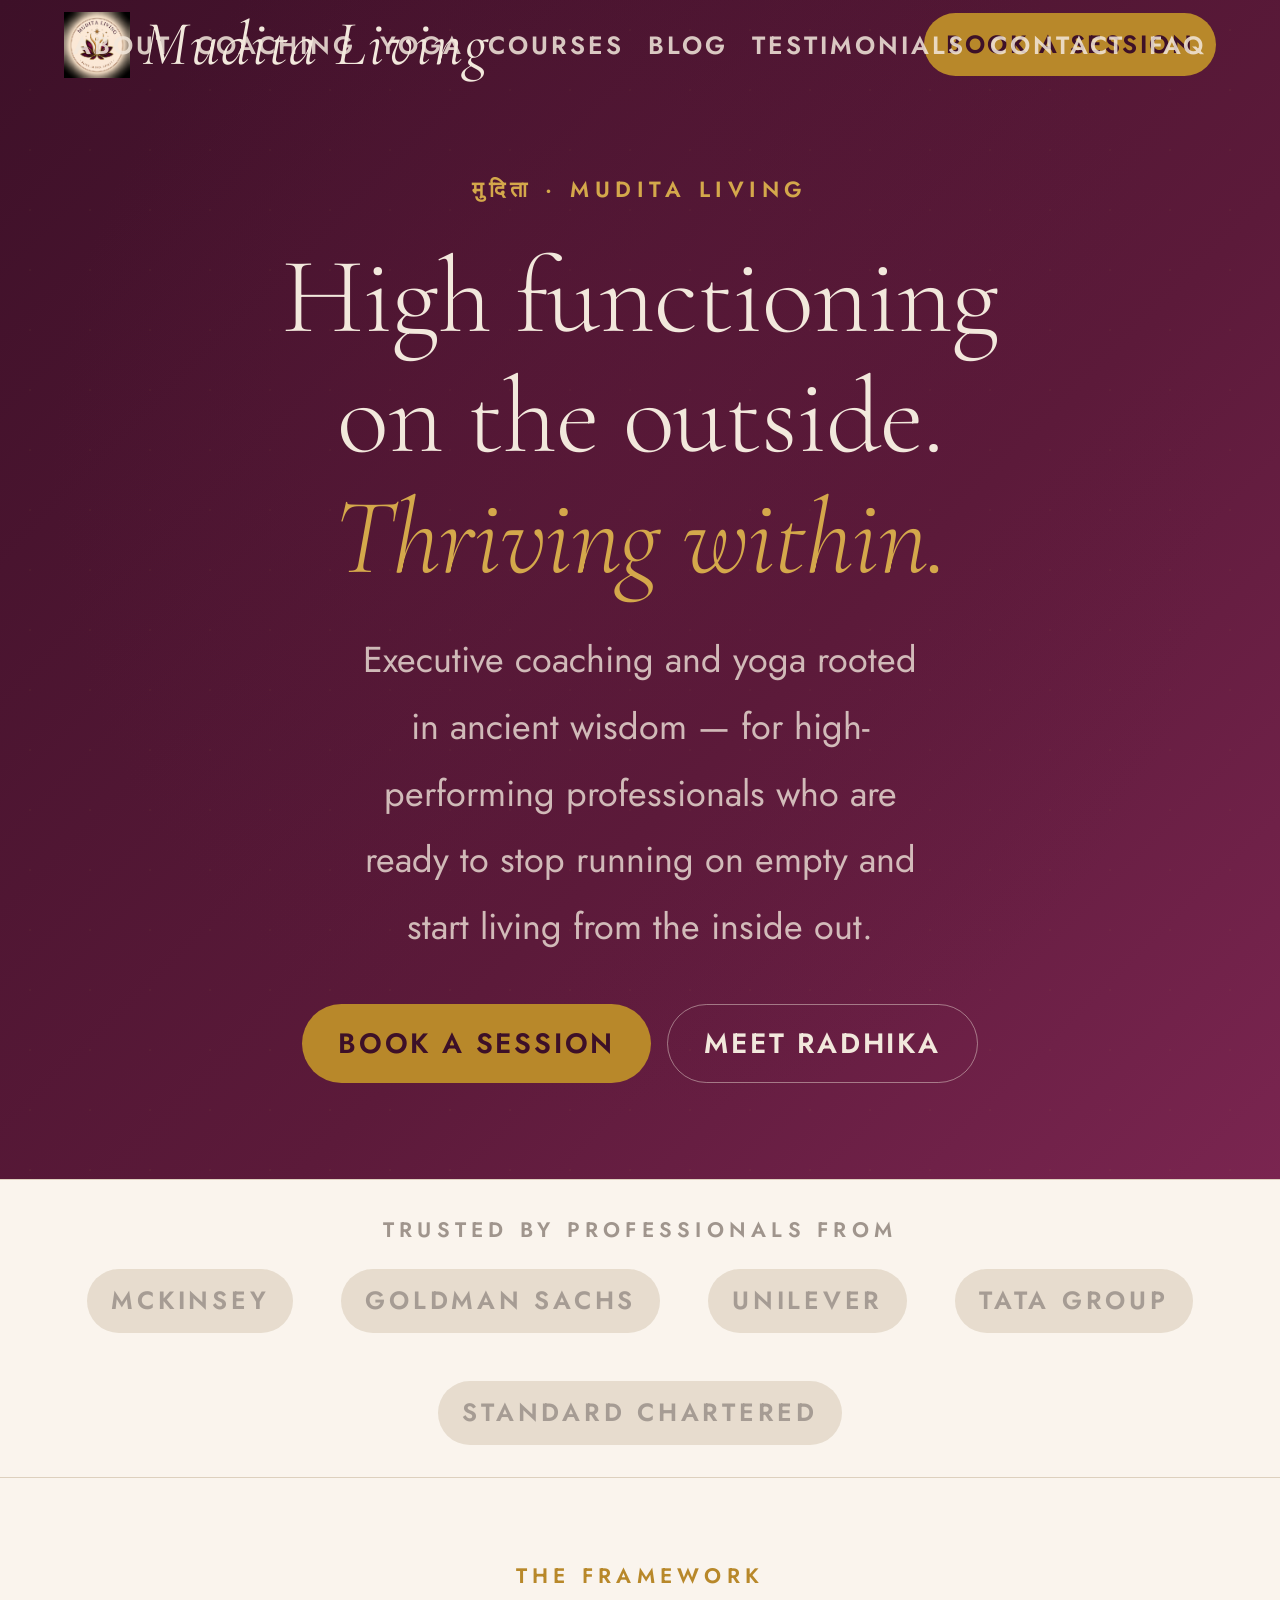
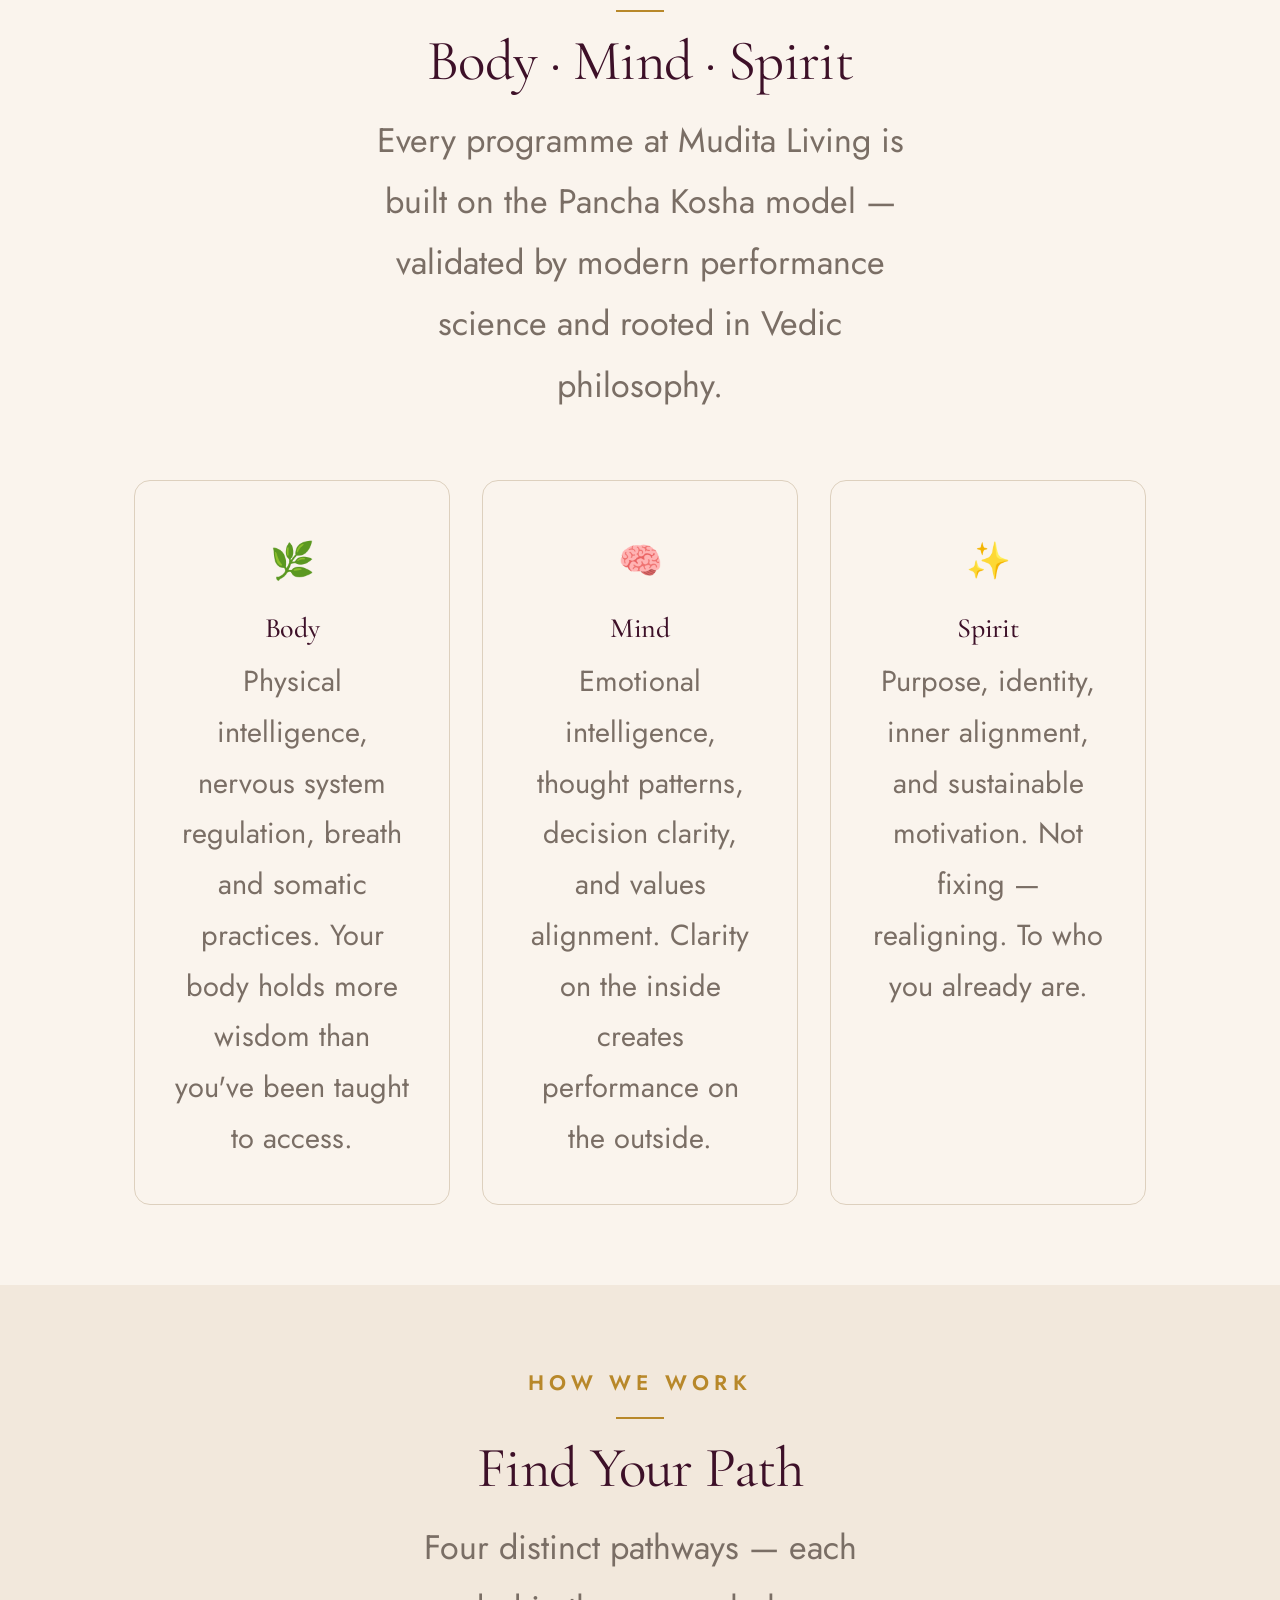
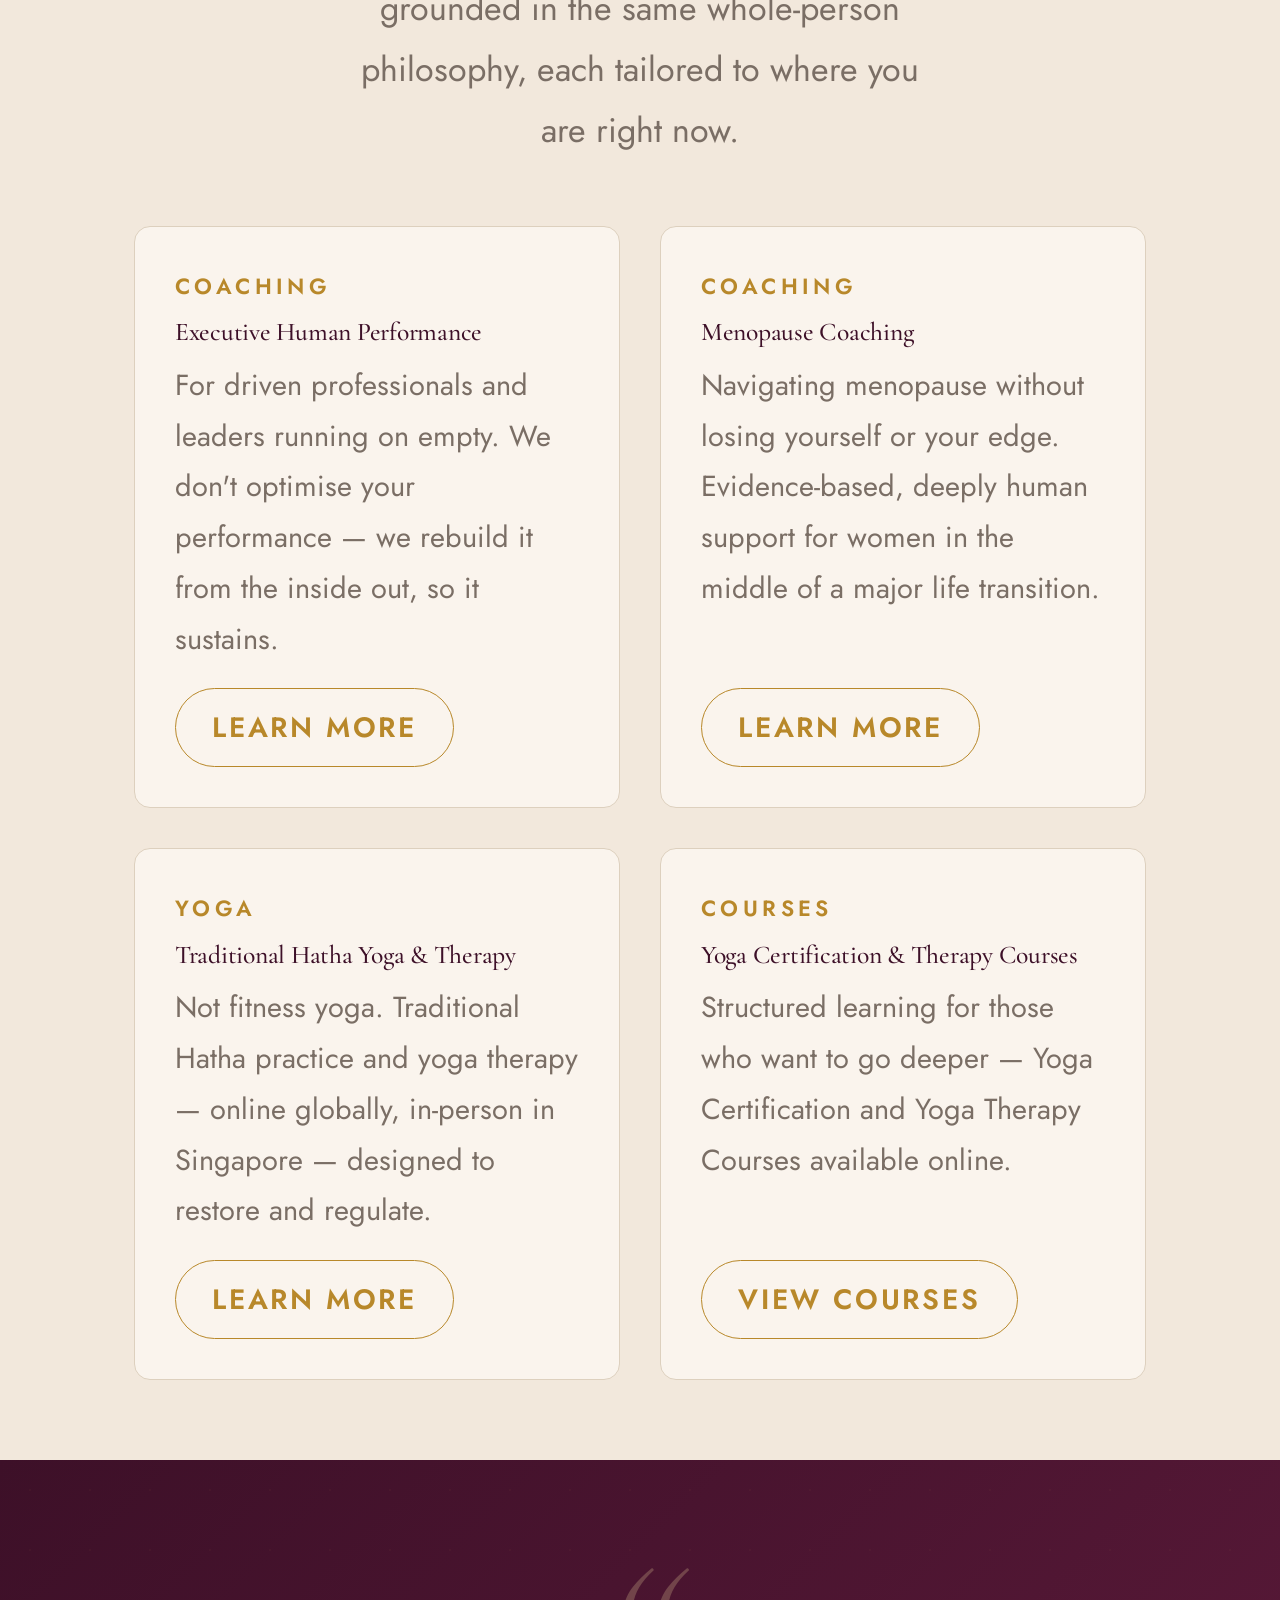
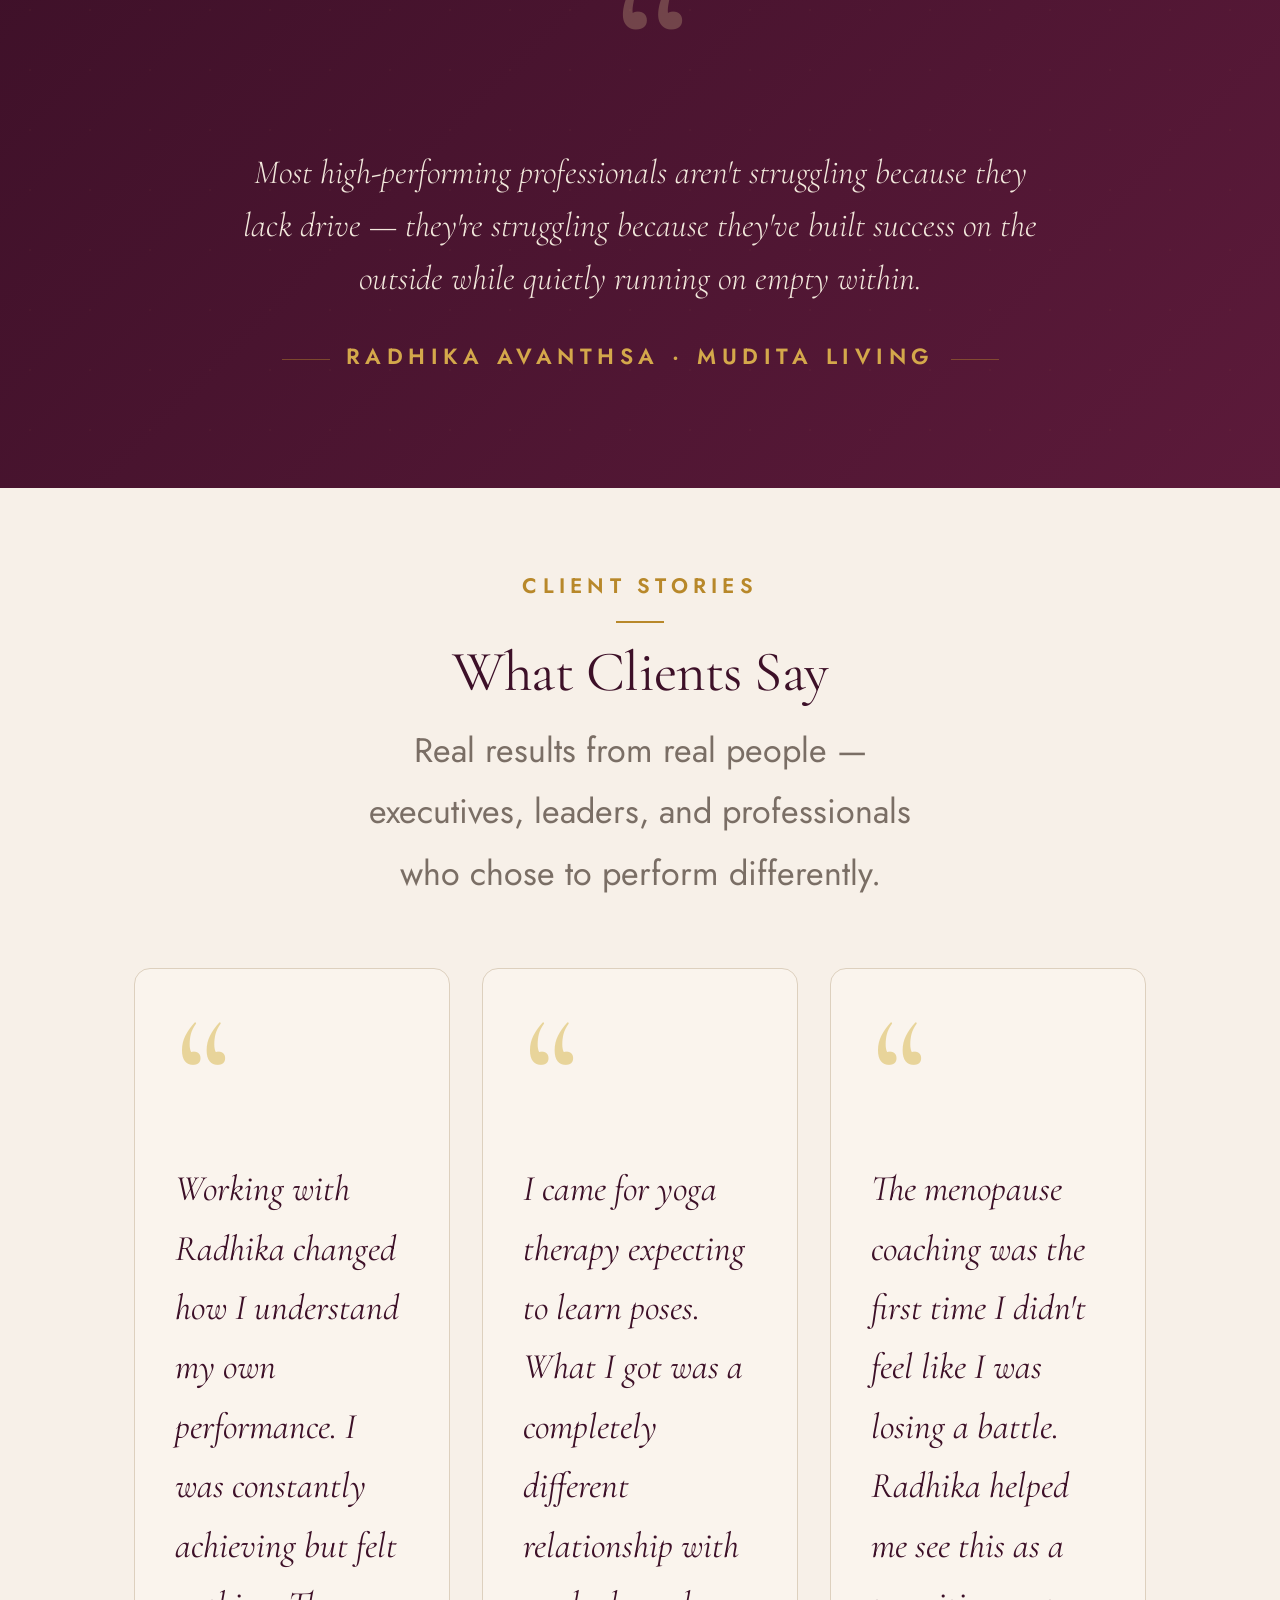
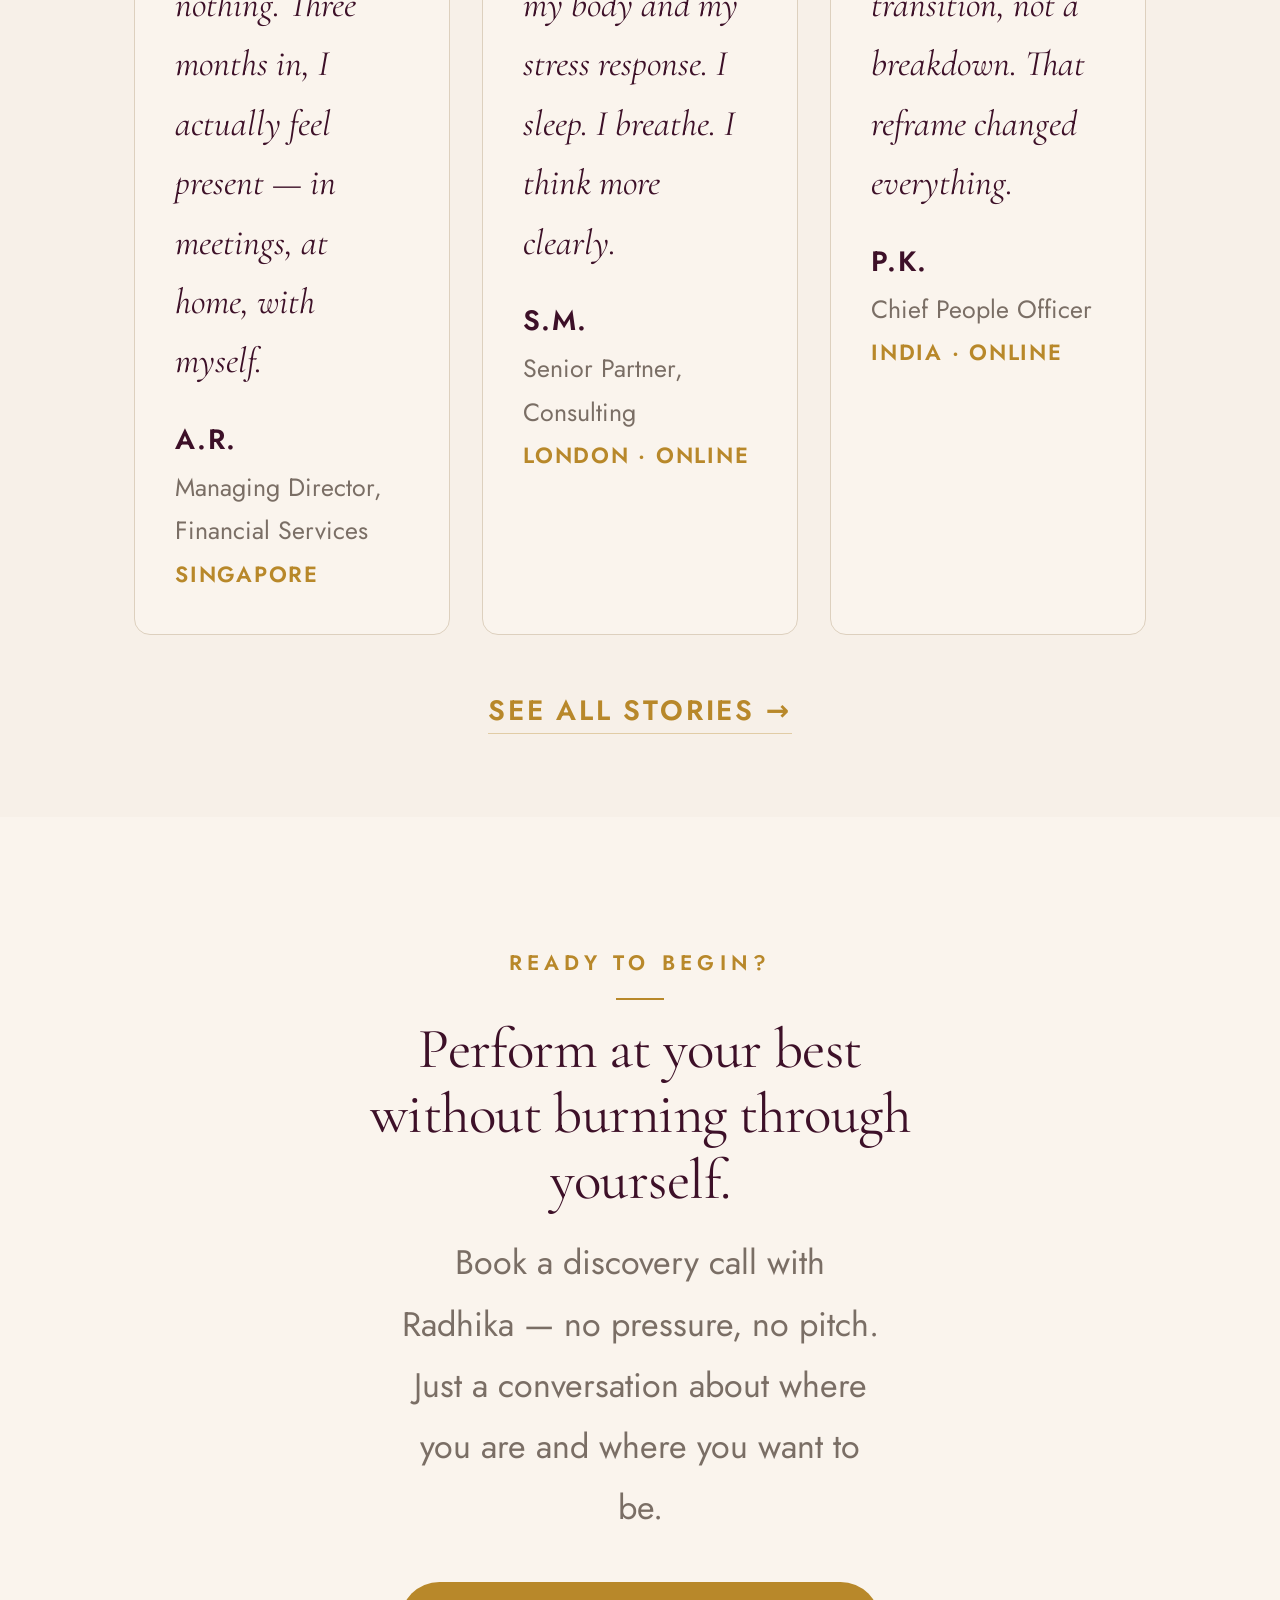
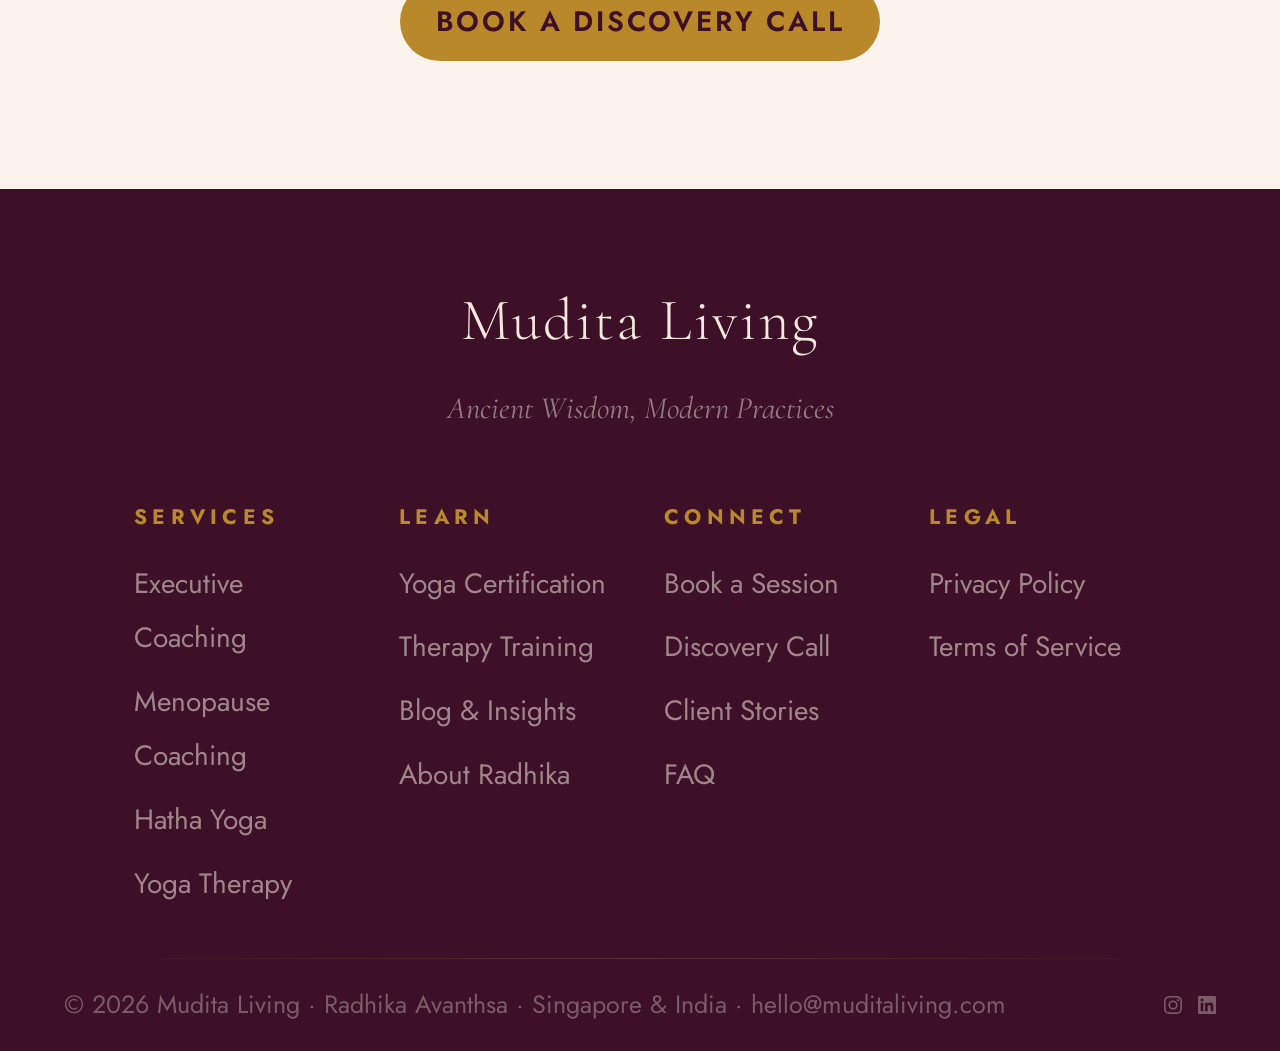
==== index.html @ daebfa84 "Scale body text +40% across all pages" ====
<!DOCTYPE html>
<html lang="en">
<head>
  <meta charset="UTF-8" />
  <meta name="viewport" content="width=device-width, initial-scale=1.0" />
  <title>Mudita Living — Ancient Wisdom, Modern Practices</title>
  <meta name="description" content="Mudita Living with Radhika Avanthsa — Executive Human Performance Coaching, Menopause Coaching, and Traditional Hatha Yoga & Therapy. Online globally. In-person Singapore." />
  <meta name="keywords" content="executive coach Singapore, life coach Singapore, yoga therapy online, menopause coach, human performance coaching, Radhika Avanthsa" />
  <link rel="stylesheet" href="assets/brand.css" />
  <link rel="stylesheet" href="assets/global.css" />
  <style>
    /* ── LOCAL OVERRIDES & PAGE-SPECIFIC STYLES ── */
    :root {
      --burgundy: #5C1A3A;
      --dark-burgundy: #3D1028;
      --gold: #B8882A;
      --light-gold: #D4A84B;
      --pale-gold: #E8D49A;
      --cream: #F2E8DC;
      --cream-2: #F7F0E8;
      --off-white: #FAF4ED;
      --muted-brown: #7A6E65;
      --warm-beige: #DDD0BE;
    }

    /* ── HERO ── */
    .hero {
      min-height: 100vh;
      padding: calc(var(--nav-height) + 5rem) 5% 6rem;
      display: flex;
      align-items: center;
      justify-content: center;
      text-align: center;
      background: linear-gradient(135deg, #3D1028 0%, #5C1A3A 60%, #7A2550 100%);
      position: relative;
      overflow: hidden;
    }
    .hero::before {
      content: '';
      position: absolute;
      inset: 0;
      background: url("data:image/svg+xml,%3Csvg width='60' height='60' viewBox='0 0 60 60' xmlns='http://www.w3.org/2000/svg'%3E%3Cg fill='none' fill-rule='evenodd'%3E%3Cg fill='%23B8882A' fill-opacity='0.07'%3E%3Ccircle cx='30' cy='30' r='1'/%3E%3C/g%3E%3C/g%3E%3C/svg%3E");
      pointer-events: none;
    }
    .hero::after {
      content: '';
      position: absolute;
      inset: 0;
      background: radial-gradient(ellipse at 50% 40%, rgba(92,26,58,0.45) 0%, transparent 65%);
      pointer-events: none;
    }
    .hero-content {
      position: relative;
      z-index: 1;
      max-width: 860px;
      width: 100%;
    }
    .hero-eyebrow {
      font-family: var(--font-body);
      font-size: 22px;
      font-weight: 600;
      letter-spacing: 0.25em;
      text-transform: uppercase;
      color: var(--light-gold);
      display: block;
      margin-bottom: 1.75rem;
    }
    .hero h1 {
      font-size: var(--text-hero);
      color: var(--cream);
      font-weight: 300;
      line-height: 1.12;
      margin-bottom: 1.75rem;
      letter-spacing: -0.01em;
    }
    .hero h1 em {
      color: var(--light-gold);
      font-style: italic;
    }
    .hero-sub {
      font-size: 36px;
      color: rgba(242,232,220,0.78);
      max-width: 580px;
      margin: 0 auto 2.75rem;
      line-height: 1.85;
    }
    .hero-actions {
      display: flex;
      gap: 1rem;
      flex-wrap: wrap;
      align-items: center;
      justify-content: center;
    }

    /* ── PILLARS ── */
    .pillars-grid {
      display: grid;
      grid-template-columns: repeat(3, 1fr);
      gap: 2rem;
    }
    .pillar-card {
      text-align: center;
      padding-top: 3rem;
    }
    .pillar-icon {
      font-size: 2.25rem;
      display: block;
      margin-bottom: 1.25rem;
    }
    .pillar-card h3 {
      font-size: clamp(22px, 2.5vw, 28px);
      color: var(--dark-burgundy);
      margin-bottom: 0.75rem;
    }
    .pillar-card p {
      font-size: 29px;
      line-height: 1.75;
      color: var(--muted-brown);
    }

    /* ── SERVICES ── */
    .services-grid {
      display: grid;
      grid-template-columns: repeat(2, 1fr);
      gap: 2.5rem;
      width: 100%;
    }
    .service-card {
      display: flex;
      flex-direction: column;
      gap: 0.75rem;
    }
    .service-tag {
      font-size: 22px;
      font-weight: 600;
      letter-spacing: 0.2em;
      text-transform: uppercase;
      color: var(--gold);
    }
    .service-card h3 {
      font-size: clamp(20px, 2vw, 26px);
      color: var(--dark-burgundy);
      line-height: 1.2;
    }
    .service-card p {
      font-size: 29px;
      line-height: 1.75;
      color: var(--muted-brown);
      flex: 1;
    }
    .service-card .btn-outline-dark {
      align-self: flex-start;
      margin-top: 0.75rem;
    }

    /* ── PHILOSOPHY QUOTE ── */
    .quote-section {
      text-align: center;
      padding: 7rem 5%;
    }
    .quote-section-inner {
      position: relative;
      z-index: 1;
      max-width: 820px;
      margin: 0 auto;
    }
    .quote-section blockquote {
      font-family: var(--font-display);
      font-style: italic;
      font-size: clamp(22px, 2.8vw, 34px);
      color: var(--cream);
      line-height: 1.55;
      font-weight: 300;
    }
    .quote-section blockquote::before {
      content: '\201C';
      font-family: var(--font-display);
      font-size: 252px;
      color: var(--pale-gold);
      opacity: 0.25;
      display: block;
      line-height: 0.6;
      margin-bottom: 1.5rem;
    }
    .quote-section cite {
      display: block;
      margin-top: 2rem;
      font-family: var(--font-body);
      font-style: normal;
      font-size: 22px;
      font-weight: 600;
      letter-spacing: 0.25em;
      text-transform: uppercase;
      color: var(--light-gold);
    }
    .quote-divider {
      width: 48px;
      height: 1px;
      background: var(--gold);
      opacity: 0.45;
      display: inline-block;
      margin: 0 1rem;
      vertical-align: middle;
    }

    /* ── TESTIMONIALS ── */
    .testimonials-grid {
      display: grid;
      grid-template-columns: repeat(3, 1fr);
      gap: 2rem;
      margin-bottom: 3rem;
    }
    .testimonials-cta {
      text-align: center;
    }
    .testimonials-cta a {
      font-family: var(--font-body);
      font-size: 28px;
      font-weight: 600;
      letter-spacing: 0.1em;
      text-transform: uppercase;
      color: var(--gold);
      text-decoration: none;
      border-bottom: 1px solid rgba(184,136,42,0.35);
      padding-bottom: 2px;
      transition: color var(--ease), border-color var(--ease);
    }
    .testimonials-cta a:hover {
      color: var(--light-gold);
      border-bottom-color: var(--light-gold);
    }

    /* ── FINAL CTA ── */
    .final-cta h2 {
      max-width: 600px;
      margin: 0 auto 1.25rem;
      color: var(--dark-burgundy);
    }
    .final-cta p {
      max-width: 480px;
      margin: 0 auto 2.75rem;
      font-size: 34px;
      line-height: 1.8;
    }

    /* ── TRUST STRIP ── */
    .trust-strip-label {
      color: var(--muted-brown) !important;
      opacity: 0.7;
      margin-bottom: 1.25rem;
    }

    /* ── RESPONSIVE ── */
    @media (max-width: 768px) {
      .pillars-grid,
      .services-grid,
      .testimonials-grid {
        grid-template-columns: 1fr;
      }
      .hero-actions {
        flex-direction: column;
      }
      .hero-actions .btn-primary,
      .hero-actions .btn-outline {
        width: 100%;
        justify-content: center;
      }
      .service-card .btn-outline-dark {
        align-self: stretch;
        justify-content: center;
      }
    }

    @media (max-width: 480px) {
      .hero {
        padding: calc(var(--nav-height) + 3rem) 5% 4rem;
      }
    }
  </style>
</head>
<body>

  <!-- Nav injected by nav-component.js -->

  <!-- ══ HERO ══════════════════════════════════════════ -->
  <section class="hero">
    <div class="hero-content">
      <span class="hero-eyebrow">मुदिता · Mudita Living</span>
      <h1>High functioning<br/>on the outside.<br/><em>Thriving within.</em></h1>
      <p class="hero-sub">Executive coaching and yoga rooted in ancient wisdom — for high-performing professionals who are ready to stop running on empty and start living from the inside out.</p>
      <div class="hero-actions">
        <a href="pages/contact.html" class="btn-primary">Book a Session</a>
        <a href="pages/about.html" class="btn-outline">Meet Radhika</a>
      </div>
    </div>
  </section>

  <!-- ══ TRUST STRIP ══════════════════════════════════ -->
  <!-- CONTENT: Replace with actual client company logos once provided -->
  <div class="trust-strip">
    <span class="trust-strip-label">Trusted By Professionals From</span>
    <div class="trust-logos">
      <span class="trust-logo-pill">McKinsey</span>
      <span class="trust-logo-pill">Goldman Sachs</span>
      <span class="trust-logo-pill">Unilever</span>
      <span class="trust-logo-pill">Tata Group</span>
      <span class="trust-logo-pill">Standard Chartered</span>
    </div>
  </div>

  <!-- ══ PILLARS ══════════════════════════════════════ -->
  <section class="bg-off-white">
    <div class="section-inner">
      <div class="section-header fade-up">
        <span class="section-label">The Framework</span>
        <div class="divider-gold centered"></div>
        <h2>Body · Mind · Spirit</h2>
        <p>Every programme at Mudita Living is built on the Pancha Kosha model — validated by modern performance science and rooted in Vedic philosophy.</p>
      </div>
      <div class="pillars-grid">
        <div class="card pillar-card fade-up">
          <span class="pillar-icon">🌿</span>
          <h3>Body</h3>
          <p>Physical intelligence, nervous system regulation, breath and somatic practices. Your body holds more wisdom than you've been taught to access.</p>
        </div>
        <div class="card pillar-card fade-up">
          <span class="pillar-icon">🧠</span>
          <h3>Mind</h3>
          <p>Emotional intelligence, thought patterns, decision clarity, and values alignment. Clarity on the inside creates performance on the outside.</p>
        </div>
        <div class="card pillar-card fade-up">
          <span class="pillar-icon">✨</span>
          <h3>Spirit</h3>
          <p>Purpose, identity, inner alignment, and sustainable motivation. Not fixing — realigning. To who you already are.</p>
        </div>
      </div>
    </div>
  </section>

  <!-- ══ SERVICES ══════════════════════════════════════ -->
  <section class="bg-cream">
    <div class="section-inner">
      <div class="section-header fade-up">
        <span class="section-label">How We Work</span>
        <div class="divider-gold centered"></div>
        <h2>Find Your Path</h2>
        <p>Four distinct pathways — each grounded in the same whole-person philosophy, each tailored to where you are right now.</p>
      </div>
      <div class="services-grid">
        <div class="card service-card fade-up">
          <span class="service-tag">Coaching</span>
          <h3>Executive Human Performance</h3>
          <p>For driven professionals and leaders running on empty. We don't optimise your performance — we rebuild it from the inside out, so it sustains.</p>
          <a href="pages/coaching.html" class="btn-outline-dark">Learn More</a>
        </div>
        <div class="card service-card fade-up">
          <span class="service-tag">Coaching</span>
          <h3>Menopause Coaching</h3>
          <p>Navigating menopause without losing yourself or your edge. Evidence-based, deeply human support for women in the middle of a major life transition.</p>
          <a href="pages/coaching.html" class="btn-outline-dark">Learn More</a>
        </div>
        <div class="card service-card fade-up">
          <span class="service-tag">Yoga</span>
          <h3>Traditional Hatha Yoga &amp; Therapy</h3>
          <p>Not fitness yoga. Traditional Hatha practice and yoga therapy — online globally, in-person in Singapore — designed to restore and regulate.</p>
          <a href="pages/yoga.html" class="btn-outline-dark">Learn More</a>
        </div>
        <div class="card service-card fade-up">
          <span class="service-tag">Courses</span>
          <h3>Yoga Certification &amp; Therapy Courses</h3>
          <p>Structured learning for those who want to go deeper — Yoga Certification and Yoga Therapy Courses available online.</p>
          <a href="pages/courses.html" class="btn-outline-dark">View Courses</a>
        </div>
      </div>
    </div>
  </section>

  <!-- ══ PHILOSOPHY QUOTE ══════════════════════════════ -->
  <section class="bg-dark quote-section">
    <div class="quote-section-inner fade-up">
      <blockquote>
        Most high-performing professionals aren't struggling because they lack drive — they're struggling because they've built success on the outside while quietly running on empty within.
      </blockquote>
      <cite><span class="quote-divider"></span>Radhika Avanthsa · Mudita Living<span class="quote-divider"></span></cite>
    </div>
  </section>

  <!-- ══ TESTIMONIALS ════════════════════════════════════ -->
  <section class="bg-cream-2">
    <div class="section-inner">
      <div class="section-header fade-up">
        <span class="section-label">Client Stories</span>
        <div class="divider-gold centered"></div>
        <h2>What Clients Say</h2>
        <p>Real results from real people — executives, leaders, and professionals who chose to perform differently.</p>
      </div>
      <div class="testimonials-grid">
        <div class="testimonial-card fade-up">
          <p>Working with Radhika changed how I understand my own performance. I was constantly achieving but felt nothing. Three months in, I actually feel present — in meetings, at home, with myself.</p>
          <div class="tc-name">A.R.</div>
          <div class="tc-role">Managing Director, Financial Services</div>
          <div class="tc-location">Singapore</div>
        </div>
        <div class="testimonial-card fade-up">
          <p>I came for yoga therapy expecting to learn poses. What I got was a completely different relationship with my body and my stress response. I sleep. I breathe. I think more clearly.</p>
          <div class="tc-name">S.M.</div>
          <div class="tc-role">Senior Partner, Consulting</div>
          <div class="tc-location">London · Online</div>
        </div>
        <div class="testimonial-card fade-up">
          <p>The menopause coaching was the first time I didn't feel like I was losing a battle. Radhika helped me see this as a transition, not a breakdown. That reframe changed everything.</p>
          <div class="tc-name">P.K.</div>
          <div class="tc-role">Chief People Officer</div>
          <div class="tc-location">India · Online</div>
        </div>
      </div>
      <div class="testimonials-cta fade-up">
        <a href="pages/testimonials.html">See All Stories &rarr;</a>
      </div>
    </div>
  </section>

  <!-- ══ FINAL CTA ══════════════════════════════════════ -->
  <section class="bg-off-white final-cta" style="text-align:center; padding: var(--space-xl) 5%;">
    <div class="section-inner fade-up">
      <span class="section-label">Ready to Begin?</span>
      <div class="divider-gold centered"></div>
      <h2>Perform at your best without burning through yourself.</h2>
      <p>Book a discovery call with Radhika — no pressure, no pitch. Just a conversation about where you are and where you want to be.</p>
      <a href="pages/contact.html" class="btn-primary">Book a Discovery Call</a>
    </div>
  </section>

  <!-- ══ FOOTER ══════════════════════════════════════════ -->
  <footer class="site-footer">
    <div class="footer-inner">
      <div class="footer-brand">
        <!-- CONTENT: Replace text with logo img when available -->
        <span class="footer-brand-name">Mudita Living</span>
        <p class="footer-tagline">Ancient Wisdom, Modern Practices</p>
      </div>
      <div class="footer-grid">
        <div>
          <span class="footer-col-title">Services</span>
          <ul class="footer-links">
            <li><a href="pages/coaching.html">Executive Coaching</a></li>
            <li><a href="pages/coaching.html">Menopause Coaching</a></li>
            <li><a href="pages/yoga.html">Hatha Yoga</a></li>
            <li><a href="pages/yoga.html">Yoga Therapy</a></li>
          </ul>
        </div>
        <div>
          <span class="footer-col-title">Learn</span>
          <ul class="footer-links">
            <li><a href="pages/courses.html">Yoga Certification</a></li>
            <li><a href="pages/courses.html">Therapy Training</a></li>
            <li><a href="pages/blog.html">Blog &amp; Insights</a></li>
            <li><a href="pages/about.html">About Radhika</a></li>
          </ul>
        </div>
        <div>
          <span class="footer-col-title">Connect</span>
          <ul class="footer-links">
            <li><a href="pages/contact.html">Book a Session</a></li>
            <li><a href="pages/contact.html">Discovery Call</a></li>
            <li><a href="pages/testimonials.html">Client Stories</a></li>
            <li><a href="pages/faq.html">FAQ</a></li>
          </ul>
        </div>
        <div>
          <span class="footer-col-title">Legal</span>
          <ul class="footer-links">
            <li><a href="pages/privacy.html">Privacy Policy</a></li>
            <li><a href="pages/terms.html">Terms of Service</a></li>
          </ul>
        </div>
      </div>
    </div>
    <div class="footer-divider"></div>
    <div class="footer-bottom">
      <p class="footer-copyright">© 2026 Mudita Living · Radhika Avanthsa · Singapore &amp; India · hello@muditaliving.com</p>
      <div class="footer-social">
        <a href="#" aria-label="Instagram">
          <svg viewBox="0 0 24 24"><path d="M12 2.163c3.204 0 3.584.012 4.85.07 3.252.148 4.771 1.691 4.919 4.919.058 1.265.069 1.645.069 4.849 0 3.205-.012 3.584-.069 4.849-.149 3.225-1.664 4.771-4.919 4.919-1.266.058-1.644.07-4.85.07-3.204 0-3.584-.012-4.849-.07-3.26-.149-4.771-1.699-4.919-4.92-.058-1.265-.07-1.644-.07-4.849 0-3.204.013-3.583.07-4.849.149-3.227 1.664-4.771 4.919-4.919 1.266-.057 1.645-.069 4.849-.069zM12 0C8.741 0 8.333.014 7.053.072 2.695.272.273 2.69.073 7.052.014 8.333 0 8.741 0 12c0 3.259.014 3.668.072 4.948.2 4.358 2.618 6.78 6.98 6.98C8.333 23.986 8.741 24 12 24c3.259 0 3.668-.014 4.948-.072 4.354-.2 6.782-2.618 6.979-6.98.059-1.28.073-1.689.073-4.948 0-3.259-.014-3.667-.072-4.947-.196-4.354-2.617-6.78-6.979-6.98C15.668.014 15.259 0 12 0zm0 5.838a6.162 6.162 0 100 12.324 6.162 6.162 0 000-12.324zM12 16a4 4 0 110-8 4 4 0 010 8zm6.406-11.845a1.44 1.44 0 100 2.881 1.44 1.44 0 000-2.881z"/></svg>
        </a>
        <a href="#" aria-label="LinkedIn">
          <svg viewBox="0 0 24 24"><path d="M20.447 20.452h-3.554v-5.569c0-1.328-.027-3.037-1.852-3.037-1.853 0-2.136 1.445-2.136 2.939v5.667H9.351V9h3.414v1.561h.046c.477-.9 1.637-1.85 3.37-1.85 3.601 0 4.267 2.37 4.267 5.455v6.286zM5.337 7.433a2.062 2.062 0 01-2.063-2.065 2.064 2.064 0 112.063 2.065zm1.782 13.019H3.555V9h3.564v11.452zM22.225 0H1.771C.792 0 0 .774 0 1.729v20.542C0 23.227.792 24 1.771 24h20.451C23.2 24 24 23.227 24 22.271V1.729C24 .774 23.2 0 22.222 0h.003z"/></svg>
        </a>
      </div>
    </div>
  </footer>

  <script src="assets/nav-component.js"></script>
</body>
</html>
---- assets/brand.css ----
/* ============================================================
   MUDITA LIVING — Brand Tokens
   Source: MuditaLiving_BrandKit.docx
   ============================================================ */

@import url('https://fonts.googleapis.com/css2?family=Cormorant+Garamond:ital,wght@0,300;0,400;0,500;0,600;0,700;1,300;1,400;1,600&family=Jost:wght@300;400;500;600;700&display=swap');

:root {

  /* ── Primary Palette ── */
  --burgundy:       #5C1A3A;
  --dark-burgundy:  #3D1028;
  --gold:           #B8882A;
  --light-gold:     #D4A84B;
  --pale-gold:      #E8D49A;

  /* ── Neutral & Background ── */
  --cream:          #F2E8DC;
  --cream-2:        #F7F0E8;
  --off-white:      #FAF4ED;
  --muted-brown:    #7A6E65;
  --warm-beige:     #DDD0BE;

  /* ── ANCHOR Course Palette ── */
  --deep-teal:      #0D5C63;
  --light-teal:     #D6EDEF;
  --amber-gold:     #8B6200;
  --warm-cream:     #FAF0E0;
  --deep-purple:    #4A2060;
  --soft-lilac:     #EEE0F5;

  /* ── Typography ── */
  --font-display:   'Cormorant Garamond', Georgia, serif;
  --font-body:      'Jost', system-ui, sans-serif;

  /* ── Type Scale ── */
  --text-hero:      clamp(42px, 6vw, 64px);
  --text-h1:        clamp(28px, 4vw, 40px);
  --text-h2:        clamp(22px, 3vw, 28px);
  --text-h3:        16px;
  --text-body:      15px;
  --text-caption:   12px;

  /* ── Spacing ── */
  --space-xs:       0.5rem;
  --space-sm:       1rem;
  --space-md:       2rem;
  --space-lg:       4rem;
  --space-xl:       8rem;

  /* ── Border Radius ── */
  --radius-sm:      4px;
  --radius-md:      8px;
  --radius-lg:      16px;
  --radius-pill:    999px;

  /* ── Shadows ── */
  --shadow-sm:      0 2px 8px rgba(61, 16, 40, 0.08);
  --shadow-md:      0 4px 20px rgba(61, 16, 40, 0.12);
  --shadow-lg:      0 8px 40px rgba(61, 16, 40, 0.16);
}

/* ── Base Reset ── */
*, *::before, *::after { box-sizing: border-box; margin: 0; padding: 0; }

html { scroll-behavior: smooth; }

body {
  font-family: var(--font-body);
  font-size: var(--text-body);
  color: var(--muted-brown);
  background-color: var(--cream);
  line-height: 1.7;
  -webkit-font-smoothing: antialiased;
}

h1, h2, h3, h4 {
  font-family: var(--font-display);
  color: var(--dark-burgundy);
  line-height: 1.2;
}

/* ── Utility Classes ── */
.btn-primary {
  display: inline-block;
  background: var(--gold);
  color: var(--dark-burgundy);
  font-family: var(--font-body);
  font-weight: 600;
  font-size: 14px;
  letter-spacing: 0.08em;
  text-transform: uppercase;
  padding: 14px 32px;
  border-radius: var(--radius-pill);
  text-decoration: none;
  transition: background 0.2s ease, transform 0.2s ease;
}
.btn-primary:hover {
  background: var(--light-gold);
  transform: translateY(-1px);
}

.btn-outline {
  display: inline-block;
  border: 1.5px solid var(--gold);
  color: var(--gold);
  font-family: var(--font-body);
  font-weight: 600;
  font-size: 14px;
  letter-spacing: 0.08em;
  text-transform: uppercase;
  padding: 13px 32px;
  border-radius: var(--radius-pill);
  text-decoration: none;
  transition: all 0.2s ease;
}
.btn-outline:hover {
  background: var(--gold);
  color: var(--dark-burgundy);
}

.section-label {
  font-family: var(--font-body);
  font-size: 11px;
  font-weight: 600;
  letter-spacing: 0.2em;
  text-transform: uppercase;
  color: var(--gold);
}

.divider-gold {
  width: 48px;
  height: 2px;
  background: var(--gold);
  margin: 1rem 0;
}
---- assets/global.css ----
/* ============================================================
   MUDITA LIVING — Global Design System v2.0
   Premium wellness & coaching brand
   ============================================================ */

@import url('https://fonts.googleapis.com/css2?family=Cormorant+Garamond:ital,wght@0,300;0,400;0,500;0,600;0,700;1,300;1,400;1,600&family=Jost:wght@300;400;500;600;700&display=swap');

/* ─────────────────────────────────────────
   BRAND TOKENS
───────────────────────────────────────── */
:root {
  /* Primary palette */
  --burgundy:       #5C1A3A;
  --dark-burgundy:  #3D1028;
  --gold:           #B8882A;
  --light-gold:     #D4A84B;
  --pale-gold:      #E8D49A;

  /* Neutrals */
  --cream:          #F2E8DC;
  --cream-2:        #F7F0E8;
  --off-white:      #FAF4ED;
  --muted-brown:    #7A6E65;
  --warm-beige:     #DDD0BE;

  /* ANCHOR Course palette */
  --deep-teal:      #0D5C63;
  --light-teal:     #D6EDEF;
  --amber-gold:     #8B6200;
  --warm-cream:     #FAF0E0;
  --deep-purple:    #4A2060;
  --soft-lilac:     #EEE0F5;

  /* Typography */
  --font-display:   'Cormorant Garamond', Georgia, serif;
  --font-body:      'Jost', system-ui, sans-serif;

  /* Type scale */
  --text-hero:      clamp(66px, 9vw, 108px);
  --text-h1:        clamp(48px, 6.75vw, 78px);
  --text-h2:        clamp(39px, 4.8vw, 57px);
  --text-h3:        33px;
  --text-body:      31px;
  --text-caption:   25px;

  /* Spacing */
  --space-xs:       0.5rem;
  --space-sm:       1rem;
  --space-md:       2rem;
  --space-lg:       5rem;
  --space-xl:       8rem;

  /* Layout */
  --max-width:      1140px;
  --nav-height:     90px;

  /* Radius */
  --radius-sm:      4px;
  --radius-md:      8px;
  --radius-lg:      16px;
  --radius-pill:    999px;

  /* Shadows */
  --shadow-sm:      0 2px 8px rgba(61,16,40,0.08);
  --shadow-md:      0 6px 24px rgba(61,16,40,0.12);
  --shadow-lg:      0 12px 48px rgba(61,16,40,0.18);
  --shadow-gold:    0 0 0 3px rgba(184,136,42,0.2);

  /* Transitions */
  --ease:           0.25s ease;
  --ease-slow:      0.4s ease;
}

/* ─────────────────────────────────────────
   RESET
───────────────────────────────────────── */
*, *::before, *::after { box-sizing: border-box; margin: 0; padding: 0; }
html { scroll-behavior: smooth; }
body {
  font-family: var(--font-body);
  font-size: var(--text-body);
  color: var(--muted-brown);
  background-color: var(--cream);
  line-height: 1.75;
  -webkit-font-smoothing: antialiased;
  -moz-osx-font-smoothing: grayscale;
}
img { max-width: 100%; display: block; }
a { color: inherit; text-decoration: none; }
ul, ol { list-style: none; }
button { cursor: pointer; font-family: inherit; border: none; background: none; }

/* ─────────────────────────────────────────
   TYPOGRAPHY
───────────────────────────────────────── */
h1, h2, h3, h4, h5, h6 {
  font-family: var(--font-display);
  color: var(--dark-burgundy);
  line-height: 1.15;
  letter-spacing: -0.01em;
}
h1 { font-size: var(--text-h1); font-weight: 300; }
h2 { font-size: var(--text-h2); font-weight: 400; }
h3 { font-size: var(--text-h3); font-weight: 500; }

p { color: var(--muted-brown); line-height: 1.75; }

/* Section labels */
.section-label {
  font-family: var(--font-body);
  font-size: 21px;
  font-weight: 600;
  letter-spacing: 0.25em;
  text-transform: uppercase;
  color: var(--gold);
  display: block;
}

/* Divider */
.divider-gold {
  width: 48px;
  height: 2px;
  background: var(--gold);
  margin: 1rem 0;
}
.divider-gold.centered { margin: 1rem auto; }

/* Pull quote */
.pull-quote {
  font-family: var(--font-display);
  font-size: clamp(22px, 2.8vw, 32px);
  font-style: italic;
  font-weight: 300;
  color: var(--dark-burgundy);
  line-height: 1.4;
  position: relative;
  padding: 2rem 2rem 2rem 4rem;
  border-left: 3px solid var(--gold);
  margin: 3rem 0;
}
.pull-quote::before {
  content: '\201C';
  font-family: var(--font-display);
  font-size: 168px;
  color: var(--pale-gold);
  position: absolute;
  left: 0.25rem;
  top: -0.5rem;
  line-height: 1;
}

/* ─────────────────────────────────────────
   LAYOUT UTILITIES
───────────────────────────────────────── */
.section-inner {
  max-width: var(--max-width);
  margin: 0 auto;
  padding: 0 5%;
}
.section-header {
  text-align: center;
  margin-bottom: 4rem;
}
.section-header h2 { margin: 0.75rem 0 1rem; }
.section-header p {
  max-width: 560px;
  margin: 0 auto;
  font-size: 34px;
  line-height: 1.8;
}
section { padding: var(--space-lg) 0; }

/* ─────────────────────────────────────────
   BUTTONS
───────────────────────────────────────── */
.btn-primary {
  display: inline-flex;
  align-items: center;
  gap: 0.5rem;
  background: var(--gold);
  color: var(--dark-burgundy);
  font-family: var(--font-body);
  font-weight: 600;
  font-size: 28px;
  letter-spacing: 0.1em;
  text-transform: uppercase;
  padding: 15px 36px;
  border-radius: var(--radius-pill);
  transition: background var(--ease), transform var(--ease), box-shadow var(--ease);
  white-space: nowrap;
  min-height: 48px;
}
.btn-primary:hover {
  background: var(--light-gold);
  transform: translateY(-1px);
  box-shadow: 0 4px 16px rgba(184,136,42,0.3);
}

.btn-outline {
  display: inline-flex;
  align-items: center;
  gap: 0.5rem;
  border: 1.5px solid rgba(242,232,220,0.45);
  color: var(--cream);
  font-family: var(--font-body);
  font-weight: 600;
  font-size: 28px;
  letter-spacing: 0.1em;
  text-transform: uppercase;
  padding: 14px 36px;
  border-radius: var(--radius-pill);
  transition: all var(--ease);
  white-space: nowrap;
  min-height: 48px;
}
.btn-outline:hover {
  border-color: var(--gold);
  color: var(--gold);
  transform: translateY(-1px);
}

.btn-outline-dark {
  display: inline-flex;
  align-items: center;
  gap: 0.5rem;
  border: 1.5px solid var(--gold);
  color: var(--gold);
  font-family: var(--font-body);
  font-weight: 600;
  font-size: 28px;
  letter-spacing: 0.1em;
  text-transform: uppercase;
  padding: 14px 36px;
  border-radius: var(--radius-pill);
  transition: all var(--ease);
  white-space: nowrap;
  min-height: 48px;
}
.btn-outline-dark:hover {
  background: var(--gold);
  color: var(--dark-burgundy);
  transform: translateY(-1px);
}

/* ─────────────────────────────────────────
   NAV
───────────────────────────────────────── */
.ml-nav {
  position: fixed;
  top: 0; left: 0; right: 0;
  height: var(--nav-height);
  display: flex;
  align-items: center;
  justify-content: space-between;
  padding: 0 5%;
  z-index: 900;
  transition: background var(--ease-slow), backdrop-filter var(--ease-slow), border-color var(--ease-slow), box-shadow var(--ease-slow);
  border-bottom: 1px solid transparent;
}

/* Default state (inner pages and after scroll) */
.ml-nav.is-solid,
.ml-nav.inner-page {
  background: rgba(242,232,220,0.96);
  backdrop-filter: blur(10px);
  -webkit-backdrop-filter: blur(10px);
  border-bottom-color: var(--warm-beige);
  box-shadow: 0 1px 20px rgba(61,16,40,0.06);
}

/* Transparent state (homepage top) */
.ml-nav.is-transparent {
  background: transparent;
  backdrop-filter: none;
  -webkit-backdrop-filter: none;
  border-bottom-color: transparent;
  box-shadow: none;
}
.ml-nav.is-transparent .nav-link { color: rgba(242,232,220,0.85); }
.ml-nav.is-transparent .nav-link:hover { color: var(--light-gold); }
.ml-nav.is-transparent .nav-link.active {
  color: var(--light-gold);
  border-bottom-color: var(--light-gold);
}
.ml-nav.is-transparent .nav-logo-text { color: var(--cream); }

/* Logo */
.nav-logo {
  display: flex;
  align-items: center;
  gap: 0.75rem;
  text-decoration: none;
  flex-shrink: 0;
}
.nav-logo img { height: 66px; width: auto; }
.nav-logo-text {
  font-family: var(--font-display);
  font-size: 63px;
  font-weight: 400;
  font-style: italic;
  color: var(--dark-burgundy);
  letter-spacing: 0.03em;
  transition: color var(--ease);
}
/* Nav links */
.nav-links {
  display: flex;
  align-items: center;
  gap: 0.25rem;
  list-style: none;
  position: absolute;
  left: 50%;
  transform: translateX(-50%);
}
.nav-link {
  font-family: var(--font-body);
  font-size: 25px;
  font-weight: 600;
  letter-spacing: 0.12em;
  text-transform: uppercase;
  color: var(--dark-burgundy);
  padding: 6px 10px;
  border-bottom: 2px solid transparent;
  text-decoration: none;
  transition: color var(--ease), border-color var(--ease);
  white-space: nowrap;
}
.nav-link:hover { color: var(--gold); }
.nav-link.active {
  color: var(--gold);
  border-bottom-color: var(--gold);
  padding-bottom: 4px;
}

/* Nav CTA */
.nav-cta {
  font-size: 25px !important;
  padding: 10px 22px !important;
  min-height: 40px;
  flex-shrink: 0;
}

/* Hamburger */
.nav-hamburger {
  display: none;
  width: 44px;
  height: 44px;
  align-items: center;
  justify-content: center;
  background: none;
  border: none;
  cursor: pointer;
  padding: 0;
  flex-shrink: 0;
}
.hamburger-bars {
  display: flex;
  flex-direction: column;
  gap: 5px;
}
.hamburger-bars span {
  display: block;
  width: 22px;
  height: 2px;
  background: var(--dark-burgundy);
  transition: all 0.3s ease;
  transform-origin: center;
}
.ml-nav.is-transparent .hamburger-bars span { background: var(--cream); }

/* Hamburger open state */
.nav-hamburger.is-open .hamburger-bars span:nth-child(1) {
  transform: translateY(7px) rotate(45deg);
}
.nav-hamburger.is-open .hamburger-bars span:nth-child(2) { opacity: 0; }
.nav-hamburger.is-open .hamburger-bars span:nth-child(3) {
  transform: translateY(-7px) rotate(-45deg);
}

/* ─────────────────────────────────────────
   MOBILE NAV OVERLAY
───────────────────────────────────────── */
.nav-overlay {
  position: fixed;
  inset: 0;
  background: var(--dark-burgundy);
  z-index: 850;
  display: flex;
  flex-direction: column;
  align-items: center;
  justify-content: center;
  opacity: 0;
  visibility: hidden;
  transition: opacity 0.35s ease, visibility 0.35s ease;
  padding: 2rem;
}
.nav-overlay.is-open {
  opacity: 1;
  visibility: visible;
}
.nav-overlay::before {
  content: '';
  position: absolute;
  inset: 0;
  background: url("data:image/svg+xml,%3Csvg width='60' height='60' viewBox='0 0 60 60' xmlns='http://www.w3.org/2000/svg'%3E%3Cg fill='none' fill-rule='evenodd'%3E%3Cg fill='%23B8882A' fill-opacity='0.05'%3E%3Ccircle cx='30' cy='30' r='1'/%3E%3C/g%3E%3C/g%3E%3C/svg%3E");
  pointer-events: none;
}
.nav-overlay-links {
  display: flex;
  flex-direction: column;
  align-items: center;
  gap: 0.25rem;
  position: relative;
  z-index: 1;
}
.nav-overlay-link {
  font-family: var(--font-display);
  font-size: 59px;
  font-style: italic;
  font-weight: 300;
  color: rgba(242,232,220,0.8);
  text-decoration: none;
  padding: 0.6rem 1.5rem;
  transition: color var(--ease);
  letter-spacing: 0.02em;
}
.nav-overlay-link:hover,
.nav-overlay-link.active { color: var(--light-gold); }
.nav-overlay-cta {
  margin-top: 2.5rem;
  background: var(--gold);
  color: var(--dark-burgundy);
  font-family: var(--font-body);
  font-size: 28px;
  font-weight: 700;
  letter-spacing: 0.12em;
  text-transform: uppercase;
  padding: 16px 40px;
  border-radius: var(--radius-pill);
  display: inline-block;
  transition: background var(--ease), transform var(--ease);
  position: relative;
  z-index: 1;
}
.nav-overlay-cta:hover {
  background: var(--light-gold);
  transform: translateY(-1px);
}

/* ─────────────────────────────────────────
   HERO SHARED STYLES
───────────────────────────────────────── */
.page-hero {
  background: linear-gradient(135deg, var(--dark-burgundy) 0%, var(--burgundy) 65%, #7A2550 100%);
  padding: 7rem 5% 5rem;
  text-align: center;
  position: relative;
  overflow: hidden;
  margin-top: var(--nav-height);
}
.page-hero::before {
  content: '';
  position: absolute;
  inset: 0;
  background: url("data:image/svg+xml,%3Csvg width='60' height='60' viewBox='0 0 60 60' xmlns='http://www.w3.org/2000/svg'%3E%3Cg fill='none' fill-rule='evenodd'%3E%3Cg fill='%23B8882A' fill-opacity='0.07'%3E%3Ccircle cx='30' cy='30' r='1'/%3E%3C/g%3E%3C/g%3E%3C/svg%3E");
  pointer-events: none;
}
.page-hero::after {
  content: '';
  position: absolute;
  inset: 0;
  background: radial-gradient(ellipse at center, rgba(92,26,58,0.3) 0%, transparent 70%);
  pointer-events: none;
}
.page-hero__inner {
  position: relative;
  z-index: 1;
  max-width: var(--max-width);
  width: 100%;
  margin: 0 auto;
}
.page-hero .section-label { margin-bottom: 1.25rem; justify-content: center; display: flex; }
.page-hero h1 {
  font-size: var(--text-h1);
  color: var(--cream);
  font-weight: 300;
  line-height: 1.15;
  margin: 0.75rem 0 1.25rem;
}
.page-hero h1 em { color: var(--light-gold); font-style: italic; }
.page-hero p {
  font-size: 36px;
  color: rgba(242,232,220,0.75);
  max-width: 520px;
  margin: 0 auto;
  line-height: 1.8;
}
.page-hero .divider-gold { margin: 1.5rem auto 0; }

/* ─────────────────────────────────────────
   CARDS
───────────────────────────────────────── */
.card {
  background: var(--off-white);
  border-radius: var(--radius-lg);
  padding: 2.5rem;
  transition: transform var(--ease), box-shadow var(--ease), border-color var(--ease);
  border: 1px solid var(--warm-beige);
  position: relative;
  overflow: hidden;
}
.card::before {
  content: '';
  position: absolute;
  left: 0; top: 0; bottom: 0;
  width: 3px;
  background: var(--gold);
  transform: scaleY(0);
  transform-origin: bottom;
  transition: transform var(--ease);
}
.card:hover {
  transform: translateY(-4px);
  box-shadow: var(--shadow-lg);
  border-color: var(--pale-gold);
}
.card:hover::before { transform: scaleY(1); }

.card--dark {
  background: var(--dark-burgundy);
  border-color: rgba(184,136,42,0.15);
}
.card--dark::before { background: var(--gold); }
.card--dark h3 { color: var(--cream); }
.card--dark p { color: rgba(242,232,220,0.7); }

/* ─────────────────────────────────────────
   IMAGE PLACEHOLDERS
───────────────────────────────────────── */
.img-placeholder {
  background: var(--cream-2);
  border: 2px dashed var(--gold);
  border-radius: var(--radius-md);
  display: flex;
  flex-direction: column;
  align-items: center;
  justify-content: center;
  gap: 0.75rem;
  min-height: 240px;
  color: var(--gold);
  position: relative;
}
.img-placeholder svg { opacity: 0.5; }
.img-placeholder span {
  font-family: var(--font-body);
  font-size: 21px;
  font-weight: 600;
  letter-spacing: 0.2em;
  text-transform: uppercase;
  color: var(--gold);
  opacity: 0.6;
}

/* ─────────────────────────────────────────
   TESTIMONIAL CARDS
───────────────────────────────────────── */
.testimonial-card {
  background: var(--off-white);
  border-radius: var(--radius-lg);
  padding: 2.5rem;
  position: relative;
  border: 1px solid var(--warm-beige);
  transition: transform var(--ease), box-shadow var(--ease);
}
.testimonial-card:hover {
  transform: translateY(-3px);
  box-shadow: var(--shadow-md);
}
.testimonial-card::before {
  content: '\201C';
  font-family: var(--font-display);
  font-size: 168px;
  color: var(--pale-gold);
  line-height: 0.8;
  display: block;
  margin-bottom: 1rem;
}
.testimonial-card p {
  font-family: var(--font-display);
  font-size: 36px;
  font-style: italic;
  line-height: 1.65;
  color: var(--dark-burgundy);
  margin-bottom: 1.5rem;
}
.testimonial-card .tc-name {
  font-family: var(--font-body);
  font-size: 28px;
  font-weight: 600;
  color: var(--dark-burgundy);
  letter-spacing: 0.05em;
}
.testimonial-card .tc-role {
  font-family: var(--font-body);
  font-size: 25px;
  color: var(--muted-brown);
  margin-top: 2px;
}
.testimonial-card .tc-location {
  font-family: var(--font-body);
  font-size: 22px;
  color: var(--gold);
  font-weight: 600;
  letter-spacing: 0.08em;
  text-transform: uppercase;
  margin-top: 2px;
}

/* Dark testimonial variant */
.testimonial-card--dark {
  background: rgba(255,255,255,0.05);
  border-color: rgba(184,136,42,0.2);
}
.testimonial-card--dark::before { color: rgba(232,212,154,0.3); }
.testimonial-card--dark p { color: rgba(242,232,220,0.88); }
.testimonial-card--dark .tc-name { color: var(--cream); }
.testimonial-card--dark .tc-role { color: rgba(242,232,220,0.55); }

/* ─────────────────────────────────────────
   STATS
───────────────────────────────────────── */
.stats-bar {
  display: flex;
  align-items: center;
  justify-content: center;
  gap: 0;
  flex-wrap: wrap;
}
.stat-item {
  text-align: center;
  padding: 2rem 3rem;
  border-right: 1px solid rgba(184,136,42,0.2);
}
.stat-item:last-child { border-right: none; }
.stat-number {
  font-family: var(--font-display);
  font-size: 109px;
  font-weight: 300;
  color: var(--gold);
  line-height: 1;
  display: block;
  margin-bottom: 0.5rem;
}
.stat-label {
  font-family: var(--font-body);
  font-size: 22px;
  font-weight: 600;
  letter-spacing: 0.2em;
  text-transform: uppercase;
  color: rgba(242,232,220,0.55);
}

/* ─────────────────────────────────────────
   FOOTER
───────────────────────────────────────── */
.site-footer {
  background: var(--dark-burgundy);
  position: relative;
  overflow: hidden;
}
.site-footer::before {
  content: '';
  position: absolute;
  inset: 0;
  background: url("data:image/svg+xml,%3Csvg width='60' height='60' viewBox='0 0 60 60' xmlns='http://www.w3.org/2000/svg'%3E%3Cg fill='none' fill-rule='evenodd'%3E%3Cg fill='%23B8882A' fill-opacity='0.04'%3E%3Ccircle cx='30' cy='30' r='1'/%3E%3C/g%3E%3C/g%3E%3C/svg%3E");
  pointer-events: none;
}
.footer-inner {
  max-width: var(--max-width);
  margin: 0 auto;
  padding: 5rem 5% 0;
  position: relative;
  z-index: 1;
}
.footer-brand {
  text-align: center;
  margin-bottom: 4rem;
}
.footer-brand-name {
  font-family: var(--font-display);
  font-size: 59px;
  font-weight: 300;
  color: var(--cream);
  letter-spacing: 0.04em;
  display: block;
  margin-bottom: 0.5rem;
}
.footer-tagline {
  font-family: var(--font-display);
  font-style: italic;
  font-size: 31px;
  color: rgba(242,232,220,0.5);
}
.footer-logo-img { height: 44px; margin: 0 auto 1rem; }
.footer-grid {
  display: grid;
  grid-template-columns: repeat(4, 1fr);
  gap: 3rem;
  margin-bottom: 3rem;
}
.footer-col-title {
  font-family: var(--font-body);
  font-size: 21px;
  font-weight: 700;
  letter-spacing: 0.25em;
  text-transform: uppercase;
  color: var(--gold);
  margin-bottom: 1.25rem;
  display: block;
}
.footer-links { display: flex; flex-direction: column; gap: 0.6rem; }
.footer-links a {
  font-family: var(--font-body);
  font-size: 28px;
  color: rgba(242,232,220,0.55);
  transition: color var(--ease);
  line-height: 1.4;
}
.footer-links a:hover { color: var(--light-gold); }
.footer-divider {
  height: 1px;
  background: linear-gradient(to right, transparent, var(--gold), transparent);
  opacity: 0.25;
  margin: 0 5%;
  position: relative;
  z-index: 1;
}
.footer-bottom {
  display: flex;
  align-items: center;
  justify-content: space-between;
  padding: 1.5rem 5%;
  position: relative;
  z-index: 1;
  flex-wrap: wrap;
  gap: 1rem;
}
.footer-copyright {
  font-family: var(--font-body);
  font-size: 25px;
  color: rgba(242,232,220,0.35);
}
.footer-social {
  display: flex;
  gap: 1rem;
  align-items: center;
}
.footer-social a {
  color: rgba(242,232,220,0.35);
  transition: color var(--ease);
  display: flex;
  align-items: center;
}
.footer-social a:hover { color: var(--gold); }
.footer-social svg { width: 18px; height: 18px; fill: currentColor; }

/* ─────────────────────────────────────────
   FAQ ACCORDION
───────────────────────────────────────── */
.faq-item {
  border-bottom: 1px solid var(--warm-beige);
}
.faq-question {
  width: 100%;
  text-align: left;
  padding: 1.5rem 0;
  display: flex;
  align-items: center;
  justify-content: space-between;
  gap: 1rem;
  background: none;
  border: none;
  cursor: pointer;
  font-family: var(--font-display);
  font-size: 39px;
  font-weight: 500;
  color: var(--dark-burgundy);
  transition: color var(--ease);
  line-height: 1.3;
}
.faq-question:hover { color: var(--gold); }
.faq-question.is-open { color: var(--gold); }
.faq-icon {
  width: 24px;
  height: 24px;
  border: 1.5px solid var(--warm-beige);
  border-radius: 50%;
  display: flex;
  align-items: center;
  justify-content: center;
  flex-shrink: 0;
  transition: border-color var(--ease), background var(--ease), transform 0.3s ease;
  color: var(--muted-brown);
  font-size: 34px;
  font-weight: 300;
}
.faq-question.is-open .faq-icon {
  background: var(--gold);
  border-color: var(--gold);
  color: var(--dark-burgundy);
  transform: rotate(45deg);
}
.faq-answer {
  max-height: 0;
  overflow: hidden;
  transition: max-height 0.35s ease, padding 0.35s ease;
}
.faq-answer.is-open { max-height: 1000px; }
.faq-answer-inner {
  padding: 0 0 1.75rem;
  font-size: 31px;
  line-height: 1.8;
  color: var(--muted-brown);
}

/* ─────────────────────────────────────────
   FORM STYLES
───────────────────────────────────────── */
.form-group { margin-bottom: 1.25rem; }
.form-label {
  display: block;
  font-family: var(--font-body);
  font-size: 21px;
  font-weight: 700;
  letter-spacing: 0.2em;
  text-transform: uppercase;
  color: var(--muted-brown);
  margin-bottom: 0.5rem;
}
.form-control {
  width: 100%;
  padding: 14px 18px;
  background: var(--off-white);
  border: 1.5px solid var(--warm-beige);
  border-radius: var(--radius-md);
  font-family: var(--font-body);
  font-size: 31px;
  color: var(--dark-burgundy);
  transition: border-color var(--ease), box-shadow var(--ease);
  outline: none;
  -webkit-appearance: none;
  appearance: none;
}
.form-control::placeholder { color: rgba(122,110,101,0.45); }
.form-control:focus {
  border-color: var(--gold);
  box-shadow: var(--shadow-gold);
  background: #fff;
}
select.form-control {
  background-image: url("data:image/svg+xml,%3Csvg xmlns='http://www.w3.org/2000/svg' width='12' height='8' fill='none'%3E%3Cpath d='M1 1l5 5 5-5' stroke='%237A6E65' stroke-width='1.5' stroke-linecap='round' stroke-linejoin='round'/%3E%3C/svg%3E");
  background-repeat: no-repeat;
  background-position: right 16px center;
  padding-right: 40px;
}
textarea.form-control { resize: vertical; min-height: 120px; }

/* ─────────────────────────────────────────
   SCROLL ANIMATIONS
───────────────────────────────────────── */
.fade-up {
  opacity: 0;
  transform: translateY(24px);
  transition: opacity 0.55s ease, transform 0.55s ease;
}
.fade-up.is-visible {
  opacity: 1;
  transform: translateY(0);
}

/* Stagger delays */
.fade-up:nth-child(2) { transition-delay: 0.1s; }
.fade-up:nth-child(3) { transition-delay: 0.2s; }
.fade-up:nth-child(4) { transition-delay: 0.3s; }
.fade-up:nth-child(5) { transition-delay: 0.4s; }
.fade-up:nth-child(6) { transition-delay: 0.5s; }

/* ─────────────────────────────────────────
   CATEGORY PILL FILTERS
───────────────────────────────────────── */
.filter-bar {
  display: flex;
  flex-wrap: wrap;
  gap: 0.5rem;
  justify-content: center;
}
.filter-pill {
  padding: 8px 20px;
  border-radius: var(--radius-pill);
  border: 1.5px solid var(--warm-beige);
  font-family: var(--font-body);
  font-size: 25px;
  font-weight: 600;
  letter-spacing: 0.08em;
  color: var(--muted-brown);
  cursor: pointer;
  background: transparent;
  transition: all var(--ease);
  min-height: 40px;
}
.filter-pill:hover {
  border-color: var(--gold);
  color: var(--gold);
}
.filter-pill.active {
  background: var(--gold);
  border-color: var(--gold);
  color: var(--dark-burgundy);
}

/* ─────────────────────────────────────────
   CURRENCY TOGGLE
───────────────────────────────────────── */
.currency-toggle {
  display: inline-flex;
  background: var(--warm-beige);
  border-radius: var(--radius-pill);
  padding: 3px;
  gap: 2px;
}
.currency-btn {
  padding: 8px 20px;
  border-radius: var(--radius-pill);
  font-family: var(--font-body);
  font-size: 28px;
  font-weight: 600;
  color: var(--muted-brown);
  cursor: pointer;
  background: transparent;
  border: none;
  transition: all var(--ease);
  min-height: 40px;
}
.currency-btn.active {
  background: var(--gold);
  color: var(--dark-burgundy);
  box-shadow: var(--shadow-sm);
}

/* ─────────────────────────────────────────
   SECTION BACKGROUNDS
───────────────────────────────────────── */
.bg-cream    { background: var(--cream); }
.bg-cream-2  { background: var(--cream-2); }
.bg-off-white { background: var(--off-white); }
.bg-dark     {
  background: linear-gradient(135deg, var(--dark-burgundy) 0%, var(--burgundy) 100%);
  position: relative;
  overflow: hidden;
}
.bg-dark::before {
  content: '';
  position: absolute;
  inset: 0;
  background: url("data:image/svg+xml,%3Csvg width='60' height='60' viewBox='0 0 60 60' xmlns='http://www.w3.org/2000/svg'%3E%3Cg fill='none' fill-rule='evenodd'%3E%3Cg fill='%23B8882A' fill-opacity='0.06'%3E%3Ccircle cx='30' cy='30' r='1'/%3E%3C/g%3E%3C/g%3E%3C/svg%3E");
  pointer-events: none;
}

/* ─────────────────────────────────────────
   TRUSTED BY STRIP
───────────────────────────────────────── */
.trust-strip {
  background: var(--off-white);
  border-top: 1px solid var(--warm-beige);
  border-bottom: 1px solid var(--warm-beige);
  padding: 2rem 5%;
  text-align: center;
}
.trust-strip-label {
  font-family: var(--font-body);
  font-size: 21px;
  font-weight: 600;
  letter-spacing: 0.25em;
  text-transform: uppercase;
  color: var(--warm-beige);
  margin-bottom: 1.5rem;
  display: block;
}
.trust-logos {
  display: flex;
  align-items: center;
  justify-content: center;
  gap: 3rem;
  flex-wrap: wrap;
}
.trust-logo-pill {
  background: var(--warm-beige);
  border-radius: var(--radius-pill);
  padding: 10px 24px;
  font-family: var(--font-body);
  font-size: 25px;
  font-weight: 600;
  letter-spacing: 0.15em;
  color: var(--muted-brown);
  opacity: 0.65;
  text-transform: uppercase;
}

/* ─────────────────────────────────────────
   RESPONSIVE — MOBILE
───────────────────────────────────────── */
@media (max-width: 768px) {
  :root {
    --text-hero: clamp(36px, 8vw, 52px);
    --text-h1:   clamp(28px, 6vw, 38px);
    --text-h2:   clamp(22px, 5vw, 28px);
    --space-lg:  3.5rem;
    --space-xl:  5rem;
  }

  /* Nav */
  .nav-links, .nav-cta { display: none !important; }
  .nav-hamburger { display: flex !important; }

  /* Grids */
  .footer-grid { grid-template-columns: repeat(2, 1fr); gap: 2rem; }

  /* Stats */
  .stat-item { padding: 1.5rem 1.5rem; border-right: none; border-bottom: 1px solid rgba(184,136,42,0.2); }
  .stat-item:last-child { border-bottom: none; }

  /* Page hero */
  .page-hero { padding: 6rem 5% 4rem; }
  .page-hero h1 { font-size: clamp(28px, 7vw, 38px); }

  /* Cards */
  .card { padding: 1.75rem; }
  .testimonial-card { padding: 1.75rem; }

  /* Buttons full width */
  .hero-actions { flex-direction: column; }
  .hero-actions .btn-primary,
  .hero-actions .btn-outline { width: 100%; justify-content: center; }

  /* Forms */
  .form-control { font-size: 34px !important; }
}

@media (max-width: 480px) {
  .footer-grid { grid-template-columns: 1fr 1fr; }
  .trust-logos { gap: 1rem; }
  .filter-bar { gap: 0.4rem; }
}
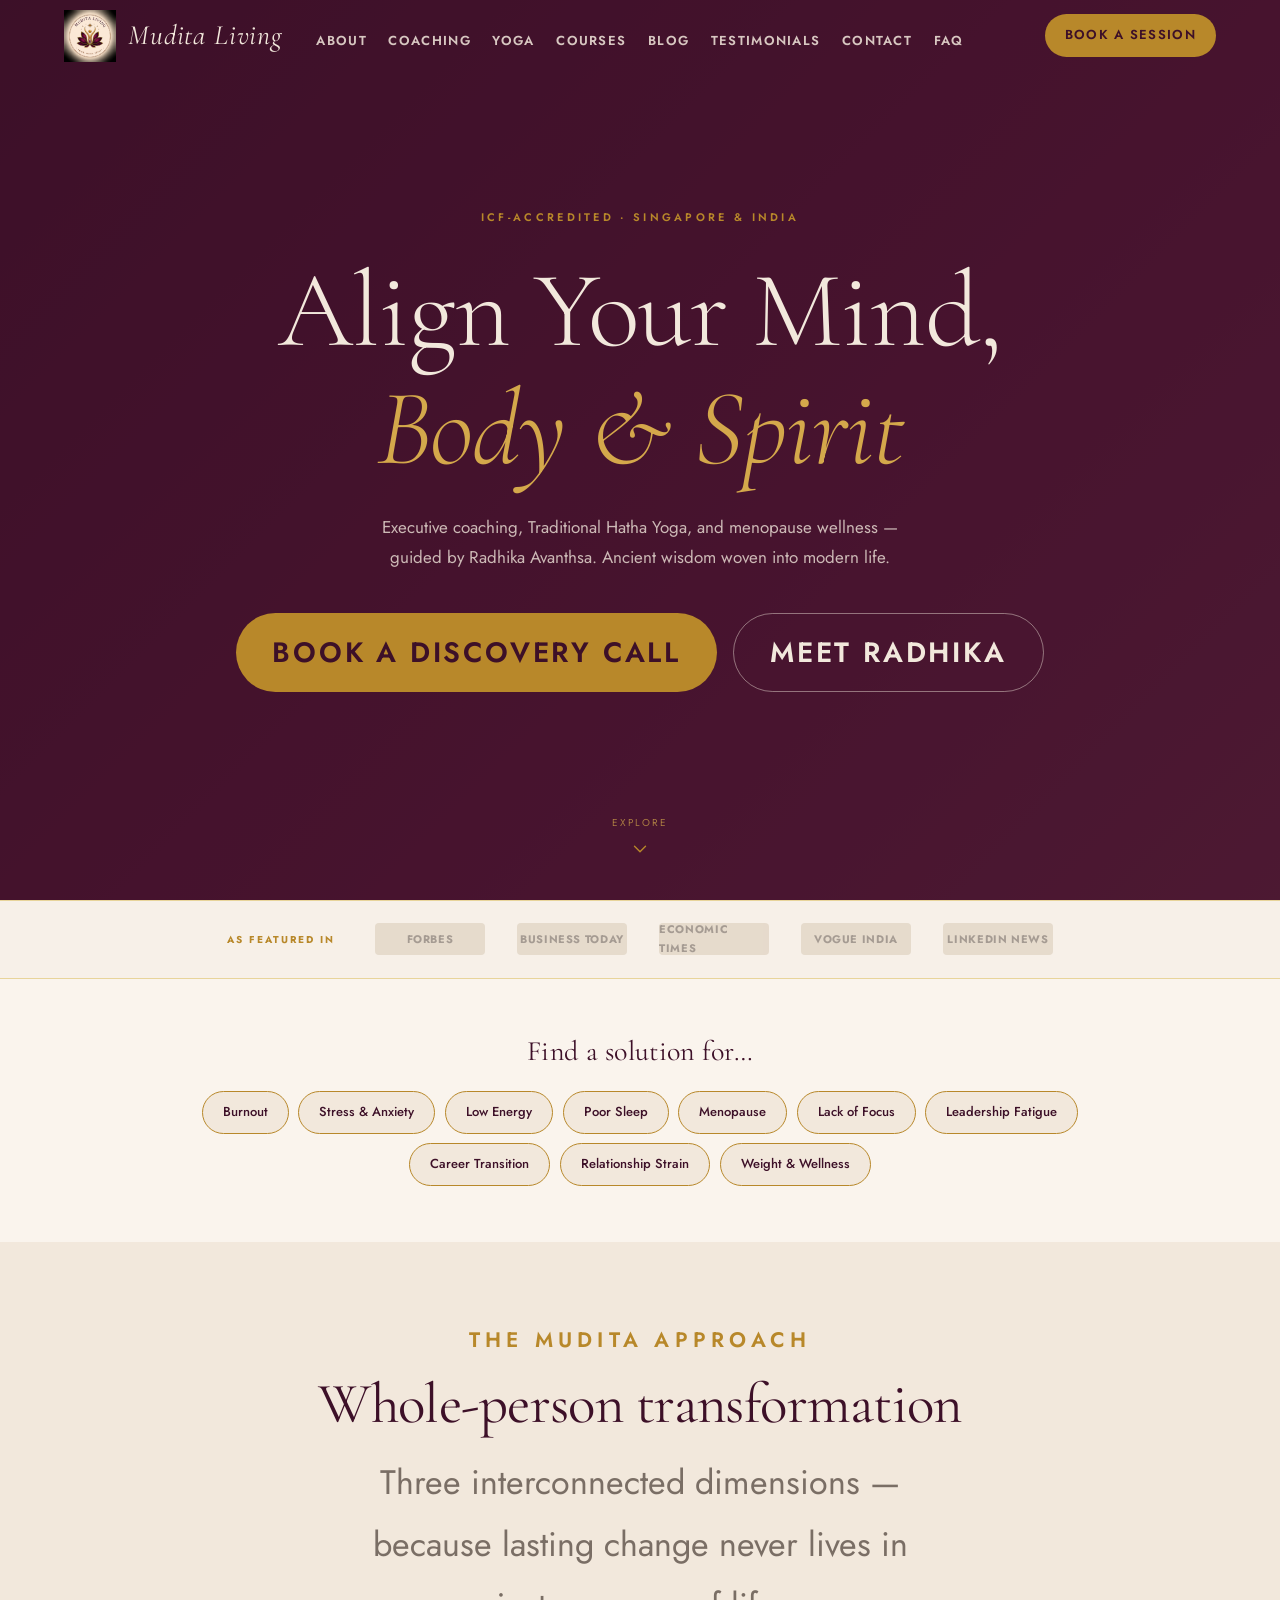
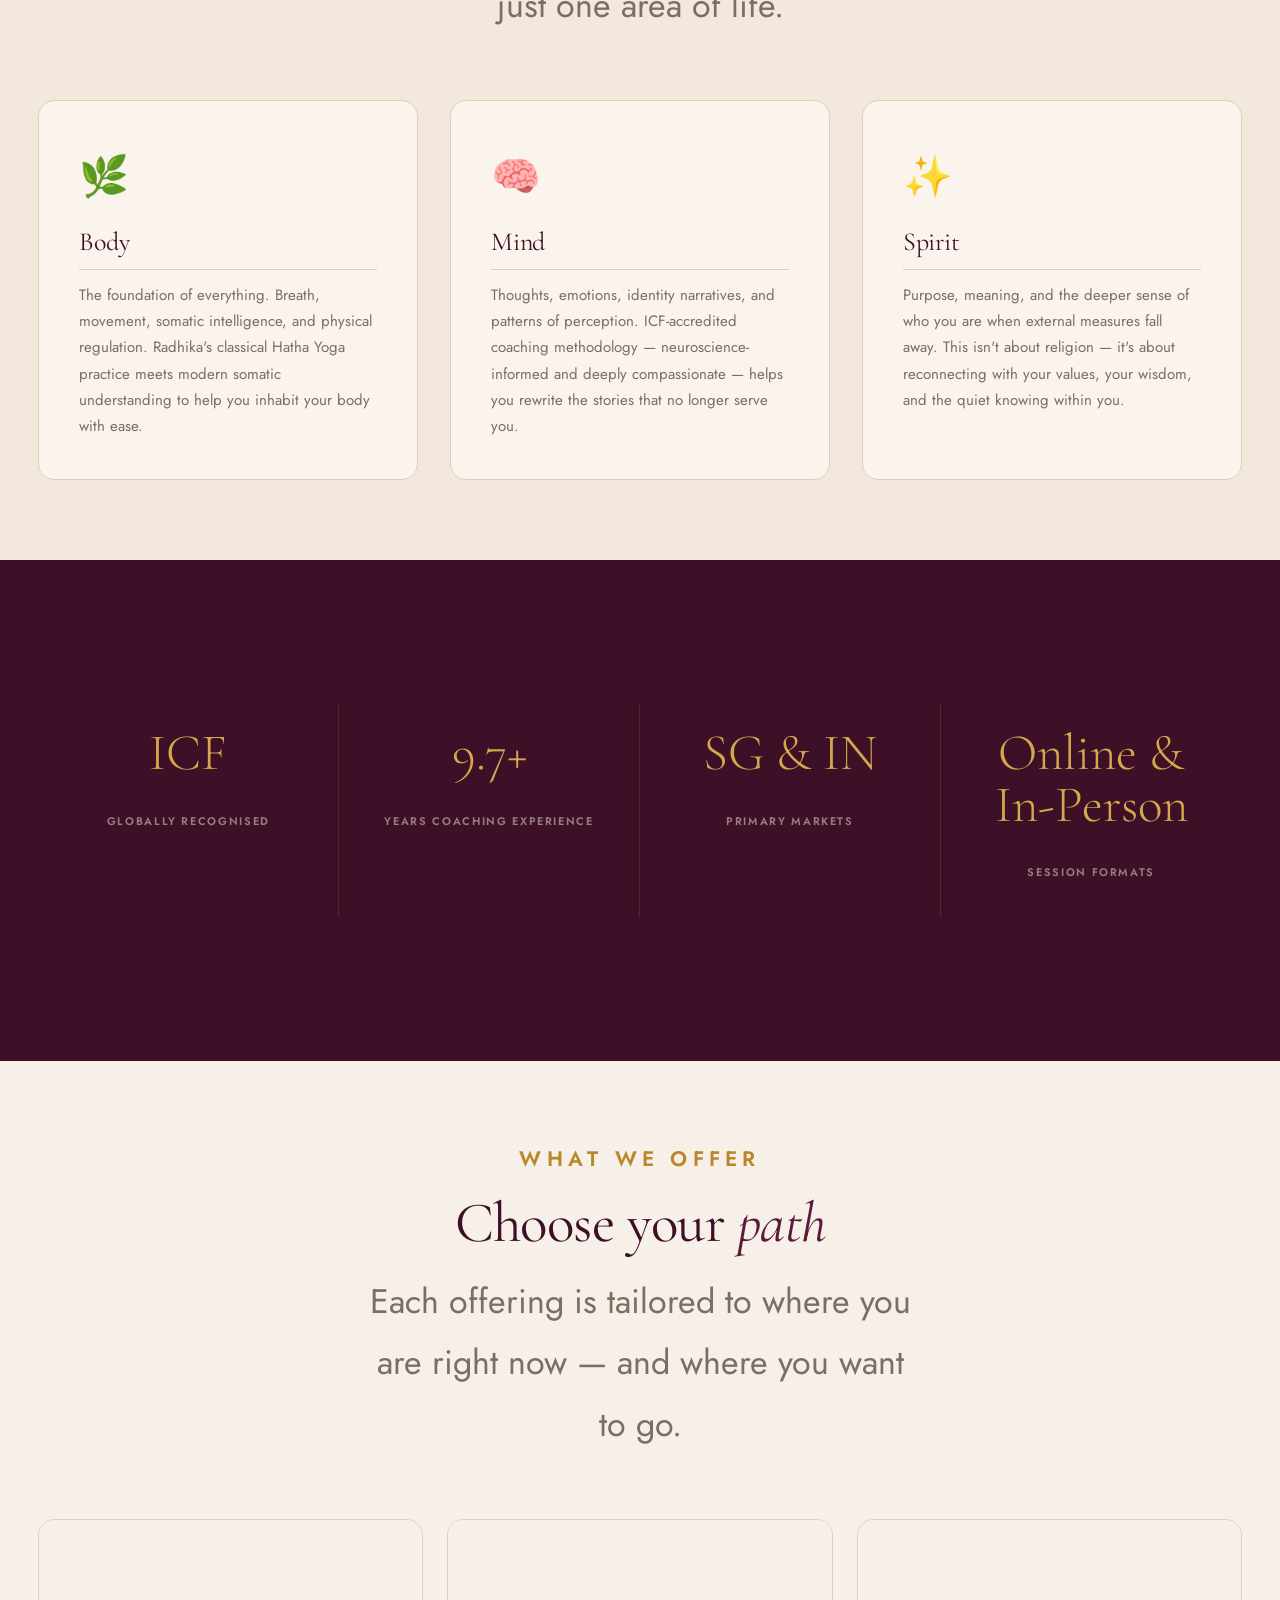
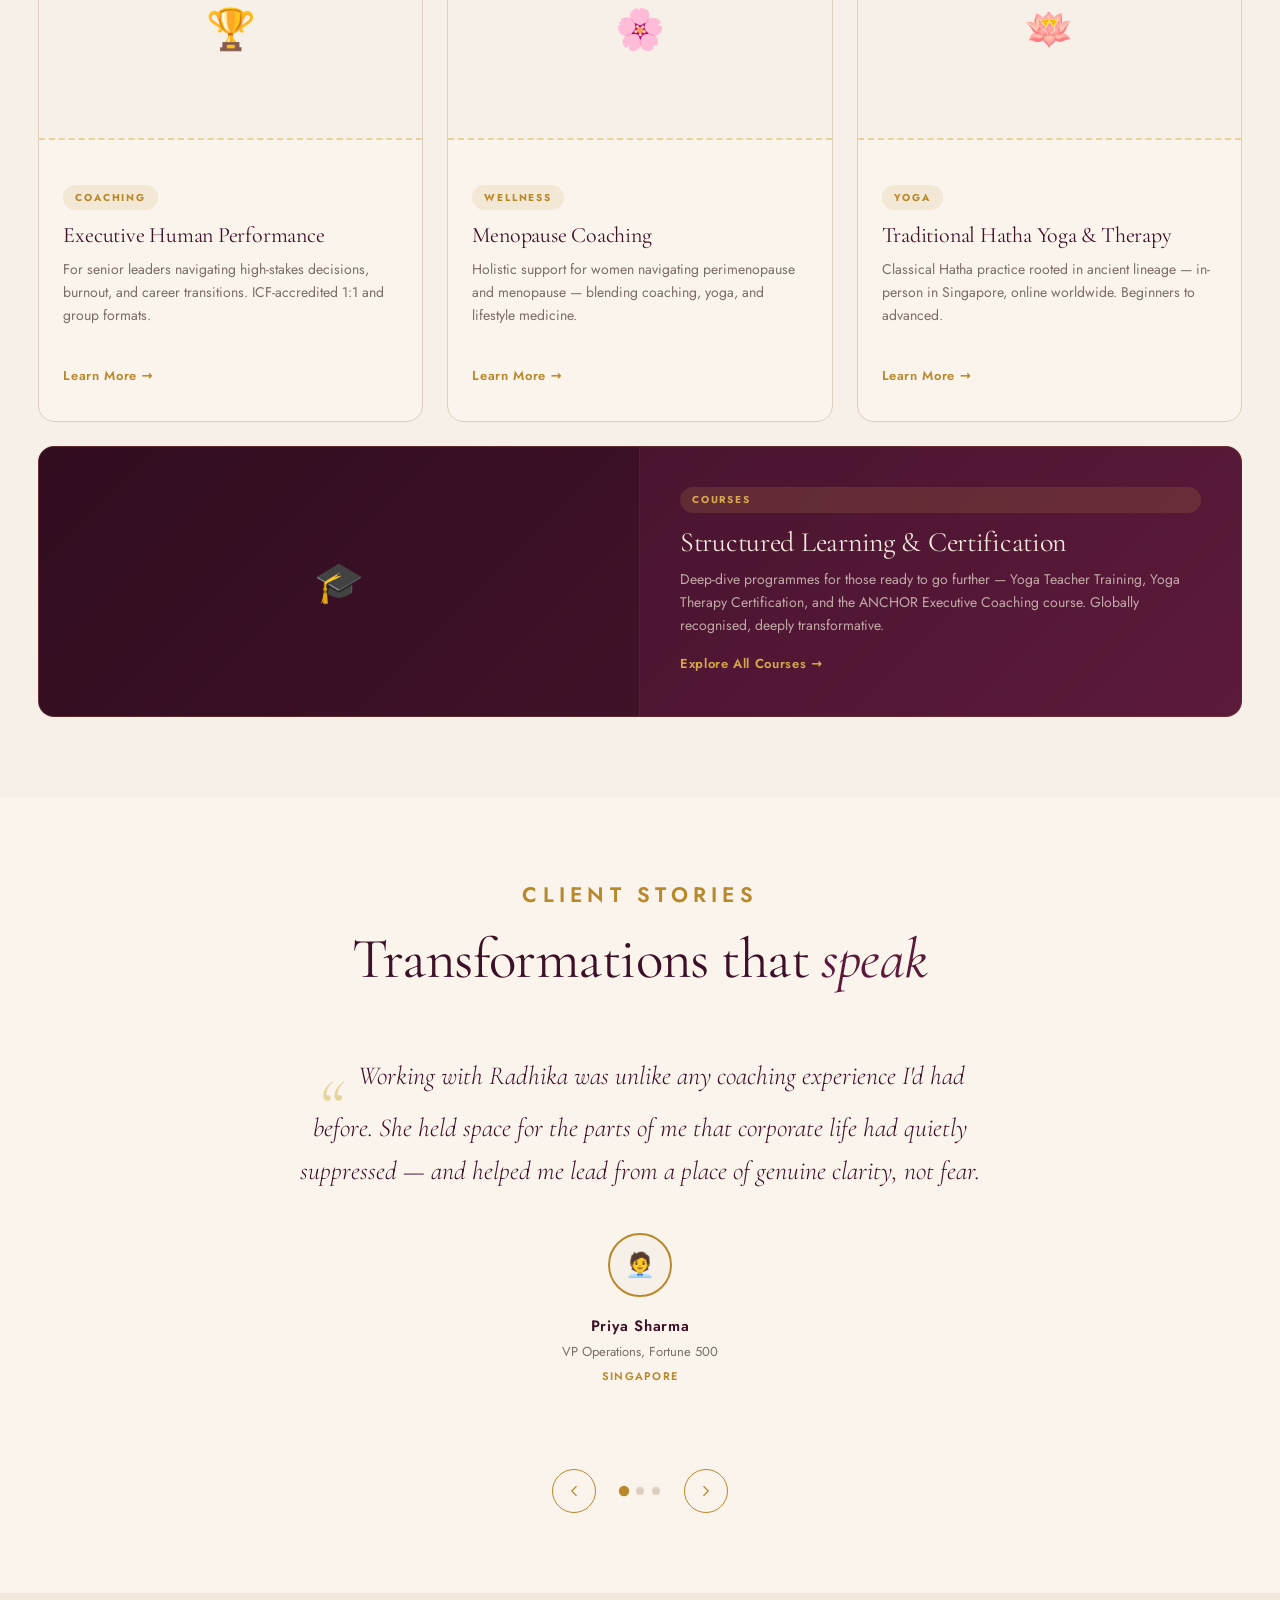
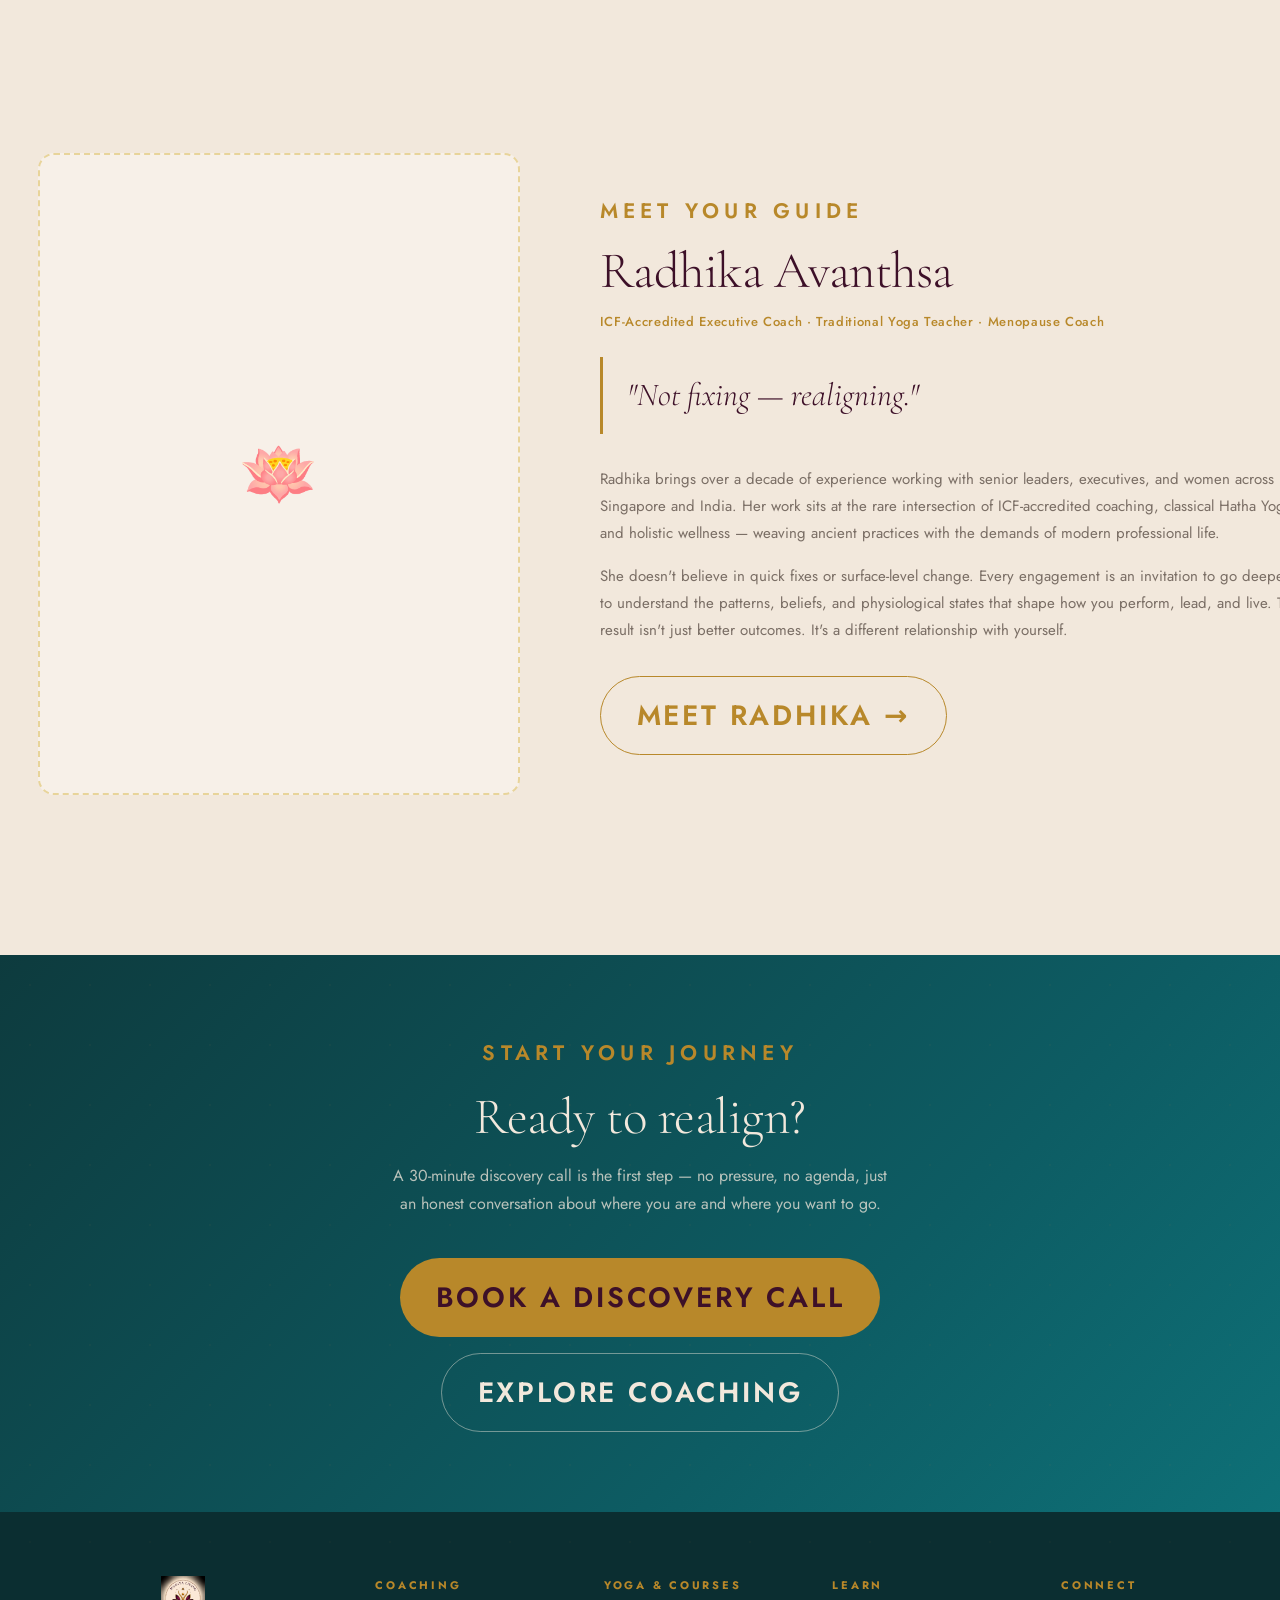
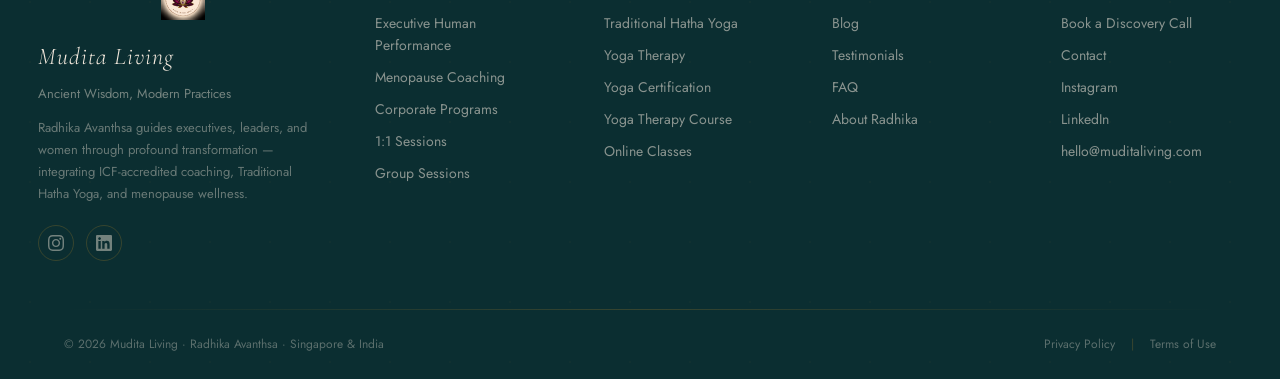
==== commit 8f3f7703: "Major rebuild: Art of Living-grade homepage + shared nav/footer" ====
--- a/index.html
+++ b/index.html
@@ -1,280 +1,96 @@
 <!DOCTYPE html>
 <html lang="en">
 <head>
-  <meta charset="UTF-8" />
-  <meta name="viewport" content="width=device-width, initial-scale=1.0" />
-  <title>Mudita Living — Ancient Wisdom, Modern Practices</title>
-  <meta name="description" content="Mudita Living with Radhika Avanthsa — Executive Human Performance Coaching, Menopause Coaching, and Traditional Hatha Yoga & Therapy. Online globally. In-person Singapore." />
-  <meta name="keywords" content="executive coach Singapore, life coach Singapore, yoga therapy online, menopause coach, human performance coaching, Radhika Avanthsa" />
-  <link rel="stylesheet" href="assets/brand.css" />
-  <link rel="stylesheet" href="assets/global.css" />
+  <meta charset="UTF-8">
+  <meta name="viewport" content="width=device-width, initial-scale=1.0">
+  <title>Mudita Living — Executive Coaching, Yoga & Wellness | Radhika Avanthsa</title>
+  <meta name="description" content="ICF-accredited executive coaching, Traditional Hatha Yoga, and menopause wellness with Radhika Avanthsa. Singapore & India. Ancient wisdom, modern practices.">
+  <link rel="canonical" href="https://muditaliving.com/">
+  <link rel="stylesheet" href="assets/global.css">
   <style>
-    /* ── LOCAL OVERRIDES & PAGE-SPECIFIC STYLES ── */
-    :root {
-      --burgundy: #5C1A3A;
-      --dark-burgundy: #3D1028;
-      --gold: #B8882A;
-      --light-gold: #D4A84B;
-      --pale-gold: #E8D49A;
-      --cream: #F2E8DC;
-      --cream-2: #F7F0E8;
-      --off-white: #FAF4ED;
-      --muted-brown: #7A6E65;
-      --warm-beige: #DDD0BE;
-    }
-
-    /* ── HERO ── */
-    .hero {
-      min-height: 100vh;
-      padding: calc(var(--nav-height) + 5rem) 5% 6rem;
-      display: flex;
-      align-items: center;
-      justify-content: center;
-      text-align: center;
-      background: linear-gradient(135deg, #3D1028 0%, #5C1A3A 60%, #7A2550 100%);
-      position: relative;
-      overflow: hidden;
-    }
-    .hero::before {
-      content: '';
-      position: absolute;
-      inset: 0;
-      background: url("data:image/svg+xml,%3Csvg width='60' height='60' viewBox='0 0 60 60' xmlns='http://www.w3.org/2000/svg'%3E%3Cg fill='none' fill-rule='evenodd'%3E%3Cg fill='%23B8882A' fill-opacity='0.07'%3E%3Ccircle cx='30' cy='30' r='1'/%3E%3C/g%3E%3C/g%3E%3C/svg%3E");
-      pointer-events: none;
-    }
-    .hero::after {
-      content: '';
-      position: absolute;
-      inset: 0;
-      background: radial-gradient(ellipse at 50% 40%, rgba(92,26,58,0.45) 0%, transparent 65%);
-      pointer-events: none;
-    }
-    .hero-content {
-      position: relative;
-      z-index: 1;
-      max-width: 860px;
-      width: 100%;
-    }
-    .hero-eyebrow {
-      font-family: var(--font-body);
-      font-size: 22px;
-      font-weight: 600;
-      letter-spacing: 0.25em;
-      text-transform: uppercase;
-      color: var(--light-gold);
-      display: block;
-      margin-bottom: 1.75rem;
-    }
-    .hero h1 {
-      font-size: var(--text-hero);
-      color: var(--cream);
-      font-weight: 300;
-      line-height: 1.12;
-      margin-bottom: 1.75rem;
-      letter-spacing: -0.01em;
-    }
-    .hero h1 em {
-      color: var(--light-gold);
-      font-style: italic;
-    }
-    .hero-sub {
-      font-size: 36px;
-      color: rgba(242,232,220,0.78);
-      max-width: 580px;
-      margin: 0 auto 2.75rem;
-      line-height: 1.85;
-    }
-    .hero-actions {
-      display: flex;
-      gap: 1rem;
-      flex-wrap: wrap;
-      align-items: center;
-      justify-content: center;
-    }
-
-    /* ── PILLARS ── */
+    /* ── HOMEPAGE ONLY ── */
+
+    /* Pillars section */
+    .pillars-section { background: var(--cream); }
     .pillars-grid {
       display: grid;
       grid-template-columns: repeat(3, 1fr);
       gap: 2rem;
+      margin-top: 3rem;
     }
     .pillar-card {
-      text-align: center;
-      padding-top: 3rem;
-    }
-    .pillar-icon {
-      font-size: 2.25rem;
-      display: block;
-      margin-bottom: 1.25rem;
-    }
+      background: var(--off-white);
+      border-radius: var(--radius-lg);
+      padding: 2.5rem;
+      border: 1px solid var(--warm-beige);
+      transition: transform 0.25s ease, box-shadow 0.25s ease;
+      position: relative;
+      overflow: hidden;
+    }
+    .pillar-card::after {
+      content: '';
+      position: absolute;
+      bottom: 0; left: 0; right: 0;
+      height: 3px;
+      background: var(--gold);
+      transform: scaleX(0);
+      transform-origin: left;
+      transition: transform 0.3s ease;
+    }
+    .pillar-card:hover { transform: translateY(-4px); box-shadow: var(--shadow-lg); }
+    .pillar-card:hover::after { transform: scaleX(1); }
+    .pillar-icon { font-size: 2.5rem; margin-bottom: 1rem; display: block; }
     .pillar-card h3 {
-      font-size: clamp(22px, 2.5vw, 28px);
+      font-family: var(--font-display);
+      font-size: 26px;
+      font-weight: 400;
       color: var(--dark-burgundy);
       margin-bottom: 0.75rem;
+      padding-bottom: 0.75rem;
+      border-bottom: 1px solid var(--warm-beige);
     }
     .pillar-card p {
-      font-size: 29px;
+      font-size: 15px;
       line-height: 1.75;
       color: var(--muted-brown);
     }
 
-    /* ── SERVICES ── */
-    .services-grid {
-      display: grid;
-      grid-template-columns: repeat(2, 1fr);
-      gap: 2.5rem;
-      width: 100%;
-    }
-    .service-card {
-      display: flex;
-      flex-direction: column;
-      gap: 0.75rem;
-    }
-    .service-tag {
-      font-size: 22px;
-      font-weight: 600;
-      letter-spacing: 0.2em;
-      text-transform: uppercase;
-      color: var(--gold);
-    }
-    .service-card h3 {
-      font-size: clamp(20px, 2vw, 26px);
-      color: var(--dark-burgundy);
-      line-height: 1.2;
-    }
-    .service-card p {
-      font-size: 29px;
+    /* CTA section */
+    .cta-section {
+      background: linear-gradient(135deg, #0D3B3E 0%, var(--deep-teal) 65%, #0E7077 100%);
+      text-align: center;
+      padding: 5rem 3%;
+      position: relative;
+      overflow: hidden;
+    }
+    .cta-section::before {
+      content: '';
+      position: absolute;
+      inset: 0;
+      background: url("data:image/svg+xml,%3Csvg width='60' height='60' viewBox='0 0 60 60' xmlns='http://www.w3.org/2000/svg'%3E%3Cg fill='none' fill-rule='evenodd'%3E%3Cg fill='%23B8882A' fill-opacity='0.06'%3E%3Ccircle cx='30' cy='30' r='1'/%3E%3C/g%3E%3C/g%3E%3C/svg%3E");
+      pointer-events: none;
+    }
+    .cta-section h2 {
+      font-family: var(--font-display);
+      font-size: clamp(32px, 4vw, 52px);
+      font-weight: 300;
+      color: var(--cream);
+      margin-bottom: 1rem;
+      position: relative;
+    }
+    .cta-section h2 em { font-style: italic; color: var(--light-gold); }
+    .cta-section p {
+      font-size: 16px;
+      color: rgba(242,232,220,0.75);
+      max-width: 500px;
+      margin: 0 auto 2.5rem;
       line-height: 1.75;
-      color: var(--muted-brown);
-      flex: 1;
-    }
-    .service-card .btn-outline-dark {
-      align-self: flex-start;
-      margin-top: 0.75rem;
-    }
-
-    /* ── PHILOSOPHY QUOTE ── */
-    .quote-section {
-      text-align: center;
-      padding: 7rem 5%;
-    }
-    .quote-section-inner {
       position: relative;
-      z-index: 1;
-      max-width: 820px;
-      margin: 0 auto;
-    }
-    .quote-section blockquote {
-      font-family: var(--font-display);
-      font-style: italic;
-      font-size: clamp(22px, 2.8vw, 34px);
-      color: var(--cream);
-      line-height: 1.55;
-      font-weight: 300;
-    }
-    .quote-section blockquote::before {
-      content: '\201C';
-      font-family: var(--font-display);
-      font-size: 252px;
-      color: var(--pale-gold);
-      opacity: 0.25;
-      display: block;
-      line-height: 0.6;
-      margin-bottom: 1.5rem;
-    }
-    .quote-section cite {
-      display: block;
-      margin-top: 2rem;
-      font-family: var(--font-body);
-      font-style: normal;
-      font-size: 22px;
-      font-weight: 600;
-      letter-spacing: 0.25em;
-      text-transform: uppercase;
-      color: var(--light-gold);
-    }
-    .quote-divider {
-      width: 48px;
-      height: 1px;
-      background: var(--gold);
-      opacity: 0.45;
-      display: inline-block;
-      margin: 0 1rem;
-      vertical-align: middle;
-    }
-
-    /* ── TESTIMONIALS ── */
-    .testimonials-grid {
-      display: grid;
-      grid-template-columns: repeat(3, 1fr);
-      gap: 2rem;
-      margin-bottom: 3rem;
-    }
-    .testimonials-cta {
-      text-align: center;
-    }
-    .testimonials-cta a {
-      font-family: var(--font-body);
-      font-size: 28px;
-      font-weight: 600;
-      letter-spacing: 0.1em;
-      text-transform: uppercase;
-      color: var(--gold);
-      text-decoration: none;
-      border-bottom: 1px solid rgba(184,136,42,0.35);
-      padding-bottom: 2px;
-      transition: color var(--ease), border-color var(--ease);
-    }
-    .testimonials-cta a:hover {
-      color: var(--light-gold);
-      border-bottom-color: var(--light-gold);
-    }
-
-    /* ── FINAL CTA ── */
-    .final-cta h2 {
-      max-width: 600px;
-      margin: 0 auto 1.25rem;
-      color: var(--dark-burgundy);
-    }
-    .final-cta p {
-      max-width: 480px;
-      margin: 0 auto 2.75rem;
-      font-size: 34px;
-      line-height: 1.8;
-    }
-
-    /* ── TRUST STRIP ── */
-    .trust-strip-label {
-      color: var(--muted-brown) !important;
-      opacity: 0.7;
-      margin-bottom: 1.25rem;
-    }
-
-    /* ── RESPONSIVE ── */
+    }
+    .cta-section .cta-actions { display: flex; gap: 1rem; justify-content: center; flex-wrap: wrap; position: relative; }
+
     @media (max-width: 768px) {
-      .pillars-grid,
-      .services-grid,
-      .testimonials-grid {
-        grid-template-columns: 1fr;
-      }
-      .hero-actions {
-        flex-direction: column;
-      }
-      .hero-actions .btn-primary,
-      .hero-actions .btn-outline {
-        width: 100%;
-        justify-content: center;
-      }
-      .service-card .btn-outline-dark {
-        align-self: stretch;
-        justify-content: center;
-      }
-    }
-
-    @media (max-width: 480px) {
-      .hero {
-        padding: calc(var(--nav-height) + 3rem) 5% 4rem;
-      }
+      .pillars-grid { grid-template-columns: 1fr; }
     }
   </style>
 </head>
@@ -282,214 +98,343 @@
 
   <!-- Nav injected by nav-component.js -->
 
-  <!-- ══ HERO ══════════════════════════════════════════ -->
-  <section class="hero">
-    <div class="hero-content">
-      <span class="hero-eyebrow">मुदिता · Mudita Living</span>
-      <h1>High functioning<br/>on the outside.<br/><em>Thriving within.</em></h1>
-      <p class="hero-sub">Executive coaching and yoga rooted in ancient wisdom — for high-performing professionals who are ready to stop running on empty and start living from the inside out.</p>
-      <div class="hero-actions">
-        <a href="pages/contact.html" class="btn-primary">Book a Session</a>
+  <!-- ══════════════════════════════════════
+       1. VIDEO HERO
+  ══════════════════════════════════════ -->
+  <section class="home-hero" aria-label="Hero">
+    <!-- Video background — replace src when ready -->
+    <video class="home-hero__video" autoplay muted loop playsinline preload="none">
+      <source src="assets/videos/hero-bg.mp4" type="video/mp4">
+    </video>
+    <!-- Dark overlay -->
+    <div class="home-hero__overlay" aria-hidden="true"></div>
+
+    <!-- Content -->
+    <div class="home-hero__content">
+      <span class="home-hero__eyebrow">ICF-Accredited · Singapore &amp; India</span>
+      <h1 class="home-hero__title fade-up">
+        Align Your Mind,<br><em>Body &amp; Spirit</em>
+      </h1>
+      <p class="home-hero__subtitle fade-up">
+        Executive coaching, Traditional Hatha Yoga, and menopause wellness — guided by Radhika Avanthsa. Ancient wisdom woven into modern life.
+      </p>
+      <div class="home-hero__actions fade-up">
+        <a href="pages/contact.html" class="btn-primary">Book a Discovery Call</a>
         <a href="pages/about.html" class="btn-outline">Meet Radhika</a>
       </div>
     </div>
-  </section>
-
-  <!-- ══ TRUST STRIP ══════════════════════════════════ -->
-  <!-- CONTENT: Replace with actual client company logos once provided -->
-  <div class="trust-strip">
-    <span class="trust-strip-label">Trusted By Professionals From</span>
-    <div class="trust-logos">
-      <span class="trust-logo-pill">McKinsey</span>
-      <span class="trust-logo-pill">Goldman Sachs</span>
-      <span class="trust-logo-pill">Unilever</span>
-      <span class="trust-logo-pill">Tata Group</span>
-      <span class="trust-logo-pill">Standard Chartered</span>
+
+    <!-- Scroll arrow -->
+    <a href="#solutions" class="scroll-arrow" aria-label="Scroll down">
+      <span>Explore</span>
+      <svg viewBox="0 0 24 24"><polyline points="6 9 12 15 18 9"/></svg>
+    </a>
+  </section>
+
+  <!-- ══════════════════════════════════════
+       2. TRUST / MEDIA BAR
+  ══════════════════════════════════════ -->
+  <!-- Replace with actual media logo images when available -->
+  <div class="media-bar" aria-label="Media features">
+    <div class="media-bar__inner">
+      <span class="media-bar__label">As featured in</span>
+      <div class="media-bar__logos">
+        <!-- Replace these placeholders with actual <img> tags -->
+        <div class="media-logo">Forbes</div>
+        <div class="media-logo">Business Today</div>
+        <div class="media-logo">Economic Times</div>
+        <div class="media-logo">Vogue India</div>
+        <div class="media-logo">LinkedIn News</div>
+      </div>
     </div>
   </div>
 
-  <!-- ══ PILLARS ══════════════════════════════════════ -->
+  <!-- ══════════════════════════════════════
+       3. FIND A SOLUTION FOR...
+  ══════════════════════════════════════ -->
+  <div class="solutions-section" id="solutions">
+    <h3 class="fade-up">Find a solution for&hellip;</h3>
+    <div class="solution-pills fade-up">
+      <a href="pages/coaching.html" class="solution-pill">Burnout</a>
+      <a href="pages/coaching.html" class="solution-pill">Stress &amp; Anxiety</a>
+      <a href="pages/yoga.html"     class="solution-pill">Low Energy</a>
+      <a href="pages/yoga.html"     class="solution-pill">Poor Sleep</a>
+      <a href="pages/coaching.html" class="solution-pill">Menopause</a>
+      <a href="pages/coaching.html" class="solution-pill">Lack of Focus</a>
+      <a href="pages/coaching.html" class="solution-pill">Leadership Fatigue</a>
+      <a href="pages/coaching.html" class="solution-pill">Career Transition</a>
+      <a href="pages/coaching.html" class="solution-pill">Relationship Strain</a>
+      <a href="pages/yoga.html"     class="solution-pill">Weight &amp; Wellness</a>
+    </div>
+  </div>
+
+  <!-- ══════════════════════════════════════
+       4. THREE PILLARS
+  ══════════════════════════════════════ -->
+  <section class="pillars-section">
+    <div class="section-inner">
+      <div class="section-header fade-up">
+        <span class="section-label">The Mudita Approach</span>
+        <h2>Whole-person transformation</h2>
+        <p>Three interconnected dimensions — because lasting change never lives in just one area of life.</p>
+      </div>
+      <div class="pillars-grid">
+        <div class="pillar-card fade-up">
+          <span class="pillar-icon">🌿</span>
+          <h3>Body</h3>
+          <p>The foundation of everything. Breath, movement, somatic intelligence, and physical regulation. Radhika's classical Hatha Yoga practice meets modern somatic understanding to help you inhabit your body with ease.</p>
+        </div>
+        <div class="pillar-card fade-up">
+          <span class="pillar-icon">🧠</span>
+          <h3>Mind</h3>
+          <p>Thoughts, emotions, identity narratives, and patterns of perception. ICF-accredited coaching methodology — neuroscience-informed and deeply compassionate — helps you rewrite the stories that no longer serve you.</p>
+        </div>
+        <div class="pillar-card fade-up">
+          <span class="pillar-icon">✨</span>
+          <h3>Spirit</h3>
+          <p>Purpose, meaning, and the deeper sense of who you are when external measures fall away. This isn't about religion — it's about reconnecting with your values, your wisdom, and the quiet knowing within you.</p>
+        </div>
+      </div>
+    </div>
+  </section>
+
+  <!-- ══════════════════════════════════════
+       5. STATS BAND
+  ══════════════════════════════════════ -->
+  <section class="stats-band" aria-label="Key credentials">
+    <div class="stats-band__inner">
+      <div class="stats-band__item fade-up">
+        <span class="stats-band__value">ICF</span>
+        <span class="stats-band__label">Globally Recognised</span>
+      </div>
+      <div class="stats-band__item fade-up">
+        <span class="stats-band__value" data-count="10" data-suffix="+">10+</span>
+        <span class="stats-band__label">Years Coaching Experience</span>
+      </div>
+      <div class="stats-band__item fade-up">
+        <span class="stats-band__value">SG &amp; IN</span>
+        <span class="stats-band__label">Primary Markets</span>
+      </div>
+      <div class="stats-band__item fade-up">
+        <span class="stats-band__value">Online &amp; In‑Person</span>
+        <span class="stats-band__label">Session Formats</span>
+      </div>
+    </div>
+  </section>
+
+  <!-- ══════════════════════════════════════
+       6. SERVICES — IMAGE-LED CARDS
+  ══════════════════════════════════════ -->
+  <section class="bg-cream-2">
+    <div class="section-inner">
+      <div class="section-header fade-up">
+        <span class="section-label">What We Offer</span>
+        <h2>Choose your <em style="font-style:italic;color:var(--burgundy)">path</em></h2>
+        <p>Each offering is tailored to where you are right now — and where you want to go.</p>
+      </div>
+      <div class="service-cards-grid">
+
+        <!-- Executive Coaching -->
+        <div class="service-card fade-up">
+          <div class="service-card__image">
+            <!-- Replace with: <img src="assets/images/executive-coaching.jpg" alt="Executive Coaching"> -->
+            🏆
+          </div>
+          <div class="service-card__body">
+            <span class="service-card__tag">Coaching</span>
+            <h3 class="service-card__title">Executive Human Performance</h3>
+            <p class="service-card__desc">For senior leaders navigating high-stakes decisions, burnout, and career transitions. ICF-accredited 1:1 and group formats.</p>
+            <a href="pages/coaching.html" class="service-card__link">Learn More →</a>
+          </div>
+        </div>
+
+        <!-- Menopause Coaching -->
+        <div class="service-card fade-up">
+          <div class="service-card__image">
+            <!-- Replace with: <img src="assets/images/menopause-coaching.jpg" alt="Menopause Coaching"> -->
+            🌸
+          </div>
+          <div class="service-card__body">
+            <span class="service-card__tag">Wellness</span>
+            <h3 class="service-card__title">Menopause Coaching</h3>
+            <p class="service-card__desc">Holistic support for women navigating perimenopause and menopause — blending coaching, yoga, and lifestyle medicine.</p>
+            <a href="pages/coaching.html" class="service-card__link">Learn More →</a>
+          </div>
+        </div>
+
+        <!-- Hatha Yoga -->
+        <div class="service-card fade-up">
+          <div class="service-card__image">
+            <!-- Replace with: <img src="assets/images/hatha-yoga.jpg" alt="Hatha Yoga"> -->
+            🪷
+          </div>
+          <div class="service-card__body">
+            <span class="service-card__tag">Yoga</span>
+            <h3 class="service-card__title">Traditional Hatha Yoga &amp; Therapy</h3>
+            <p class="service-card__desc">Classical Hatha practice rooted in ancient lineage — in-person in Singapore, online worldwide. Beginners to advanced.</p>
+            <a href="pages/yoga.html" class="service-card__link">Learn More →</a>
+          </div>
+        </div>
+
+        <!-- Courses — Full-width banner -->
+        <div class="service-card service-card--banner fade-up">
+          <div class="service-card__image">
+            <!-- Replace with: <img src="assets/images/courses-banner.jpg" alt="Courses"> -->
+            🎓
+          </div>
+          <div class="service-card__body">
+            <span class="service-card__tag">Courses</span>
+            <h3 class="service-card__title">Structured Learning &amp; Certification</h3>
+            <p class="service-card__desc">Deep-dive programmes for those ready to go further — Yoga Teacher Training, Yoga Therapy Certification, and the ANCHOR Executive Coaching course. Globally recognised, deeply transformative.</p>
+            <a href="pages/courses.html" class="service-card__link">Explore All Courses →</a>
+          </div>
+        </div>
+
+      </div>
+    </div>
+  </section>
+
+  <!-- ══════════════════════════════════════
+       7. TESTIMONIAL CAROUSEL
+  ══════════════════════════════════════ -->
   <section class="bg-off-white">
     <div class="section-inner">
       <div class="section-header fade-up">
-        <span class="section-label">The Framework</span>
-        <div class="divider-gold centered"></div>
-        <h2>Body · Mind · Spirit</h2>
-        <p>Every programme at Mudita Living is built on the Pancha Kosha model — validated by modern performance science and rooted in Vedic philosophy.</p>
-      </div>
-      <div class="pillars-grid">
-        <div class="card pillar-card fade-up">
-          <span class="pillar-icon">🌿</span>
-          <h3>Body</h3>
-          <p>Physical intelligence, nervous system regulation, breath and somatic practices. Your body holds more wisdom than you've been taught to access.</p>
-        </div>
-        <div class="card pillar-card fade-up">
-          <span class="pillar-icon">🧠</span>
-          <h3>Mind</h3>
-          <p>Emotional intelligence, thought patterns, decision clarity, and values alignment. Clarity on the inside creates performance on the outside.</p>
-        </div>
-        <div class="card pillar-card fade-up">
-          <span class="pillar-icon">✨</span>
-          <h3>Spirit</h3>
-          <p>Purpose, identity, inner alignment, and sustainable motivation. Not fixing — realigning. To who you already are.</p>
-        </div>
-      </div>
-    </div>
-  </section>
-
-  <!-- ══ SERVICES ══════════════════════════════════════ -->
-  <section class="bg-cream">
-    <div class="section-inner">
-      <div class="section-header fade-up">
-        <span class="section-label">How We Work</span>
-        <div class="divider-gold centered"></div>
-        <h2>Find Your Path</h2>
-        <p>Four distinct pathways — each grounded in the same whole-person philosophy, each tailored to where you are right now.</p>
-      </div>
-      <div class="services-grid">
-        <div class="card service-card fade-up">
-          <span class="service-tag">Coaching</span>
-          <h3>Executive Human Performance</h3>
-          <p>For driven professionals and leaders running on empty. We don't optimise your performance — we rebuild it from the inside out, so it sustains.</p>
-          <a href="pages/coaching.html" class="btn-outline-dark">Learn More</a>
-        </div>
-        <div class="card service-card fade-up">
-          <span class="service-tag">Coaching</span>
-          <h3>Menopause Coaching</h3>
-          <p>Navigating menopause without losing yourself or your edge. Evidence-based, deeply human support for women in the middle of a major life transition.</p>
-          <a href="pages/coaching.html" class="btn-outline-dark">Learn More</a>
-        </div>
-        <div class="card service-card fade-up">
-          <span class="service-tag">Yoga</span>
-          <h3>Traditional Hatha Yoga &amp; Therapy</h3>
-          <p>Not fitness yoga. Traditional Hatha practice and yoga therapy — online globally, in-person in Singapore — designed to restore and regulate.</p>
-          <a href="pages/yoga.html" class="btn-outline-dark">Learn More</a>
-        </div>
-        <div class="card service-card fade-up">
-          <span class="service-tag">Courses</span>
-          <h3>Yoga Certification &amp; Therapy Courses</h3>
-          <p>Structured learning for those who want to go deeper — Yoga Certification and Yoga Therapy Courses available online.</p>
-          <a href="pages/courses.html" class="btn-outline-dark">View Courses</a>
-        </div>
-      </div>
-    </div>
-  </section>
-
-  <!-- ══ PHILOSOPHY QUOTE ══════════════════════════════ -->
-  <section class="bg-dark quote-section">
-    <div class="quote-section-inner fade-up">
-      <blockquote>
-        Most high-performing professionals aren't struggling because they lack drive — they're struggling because they've built success on the outside while quietly running on empty within.
-      </blockquote>
-      <cite><span class="quote-divider"></span>Radhika Avanthsa · Mudita Living<span class="quote-divider"></span></cite>
-    </div>
-  </section>
-
-  <!-- ══ TESTIMONIALS ════════════════════════════════════ -->
-  <section class="bg-cream-2">
-    <div class="section-inner">
-      <div class="section-header fade-up">
         <span class="section-label">Client Stories</span>
-        <div class="divider-gold centered"></div>
-        <h2>What Clients Say</h2>
-        <p>Real results from real people — executives, leaders, and professionals who chose to perform differently.</p>
-      </div>
-      <div class="testimonials-grid">
-        <div class="testimonial-card fade-up">
-          <p>Working with Radhika changed how I understand my own performance. I was constantly achieving but felt nothing. Three months in, I actually feel present — in meetings, at home, with myself.</p>
-          <div class="tc-name">A.R.</div>
-          <div class="tc-role">Managing Director, Financial Services</div>
-          <div class="tc-location">Singapore</div>
-        </div>
-        <div class="testimonial-card fade-up">
-          <p>I came for yoga therapy expecting to learn poses. What I got was a completely different relationship with my body and my stress response. I sleep. I breathe. I think more clearly.</p>
-          <div class="tc-name">S.M.</div>
-          <div class="tc-role">Senior Partner, Consulting</div>
-          <div class="tc-location">London · Online</div>
-        </div>
-        <div class="testimonial-card fade-up">
-          <p>The menopause coaching was the first time I didn't feel like I was losing a battle. Radhika helped me see this as a transition, not a breakdown. That reframe changed everything.</p>
-          <div class="tc-name">P.K.</div>
-          <div class="tc-role">Chief People Officer</div>
-          <div class="tc-location">India · Online</div>
-        </div>
-      </div>
-      <div class="testimonials-cta fade-up">
-        <a href="pages/testimonials.html">See All Stories &rarr;</a>
-      </div>
-    </div>
-  </section>
-
-  <!-- ══ FINAL CTA ══════════════════════════════════════ -->
-  <section class="bg-off-white final-cta" style="text-align:center; padding: var(--space-xl) 5%;">
-    <div class="section-inner fade-up">
-      <span class="section-label">Ready to Begin?</span>
-      <div class="divider-gold centered"></div>
-      <h2>Perform at your best without burning through yourself.</h2>
-      <p>Book a discovery call with Radhika — no pressure, no pitch. Just a conversation about where you are and where you want to be.</p>
-      <a href="pages/contact.html" class="btn-primary">Book a Discovery Call</a>
-    </div>
-  </section>
-
-  <!-- ══ FOOTER ══════════════════════════════════════════ -->
-  <footer class="site-footer">
-    <div class="footer-inner">
-      <div class="footer-brand">
-        <!-- CONTENT: Replace text with logo img when available -->
-        <span class="footer-brand-name">Mudita Living</span>
-        <p class="footer-tagline">Ancient Wisdom, Modern Practices</p>
-      </div>
-      <div class="footer-grid">
-        <div>
-          <span class="footer-col-title">Services</span>
-          <ul class="footer-links">
-            <li><a href="pages/coaching.html">Executive Coaching</a></li>
-            <li><a href="pages/coaching.html">Menopause Coaching</a></li>
-            <li><a href="pages/yoga.html">Hatha Yoga</a></li>
-            <li><a href="pages/yoga.html">Yoga Therapy</a></li>
-          </ul>
-        </div>
-        <div>
-          <span class="footer-col-title">Learn</span>
-          <ul class="footer-links">
-            <li><a href="pages/courses.html">Yoga Certification</a></li>
-            <li><a href="pages/courses.html">Therapy Training</a></li>
-            <li><a href="pages/blog.html">Blog &amp; Insights</a></li>
-            <li><a href="pages/about.html">About Radhika</a></li>
-          </ul>
-        </div>
-        <div>
-          <span class="footer-col-title">Connect</span>
-          <ul class="footer-links">
-            <li><a href="pages/contact.html">Book a Session</a></li>
-            <li><a href="pages/contact.html">Discovery Call</a></li>
-            <li><a href="pages/testimonials.html">Client Stories</a></li>
-            <li><a href="pages/faq.html">FAQ</a></li>
-          </ul>
-        </div>
-        <div>
-          <span class="footer-col-title">Legal</span>
-          <ul class="footer-links">
-            <li><a href="pages/privacy.html">Privacy Policy</a></li>
-            <li><a href="pages/terms.html">Terms of Service</a></li>
-          </ul>
-        </div>
-      </div>
-    </div>
-    <div class="footer-divider"></div>
-    <div class="footer-bottom">
-      <p class="footer-copyright">© 2026 Mudita Living · Radhika Avanthsa · Singapore &amp; India · hello@muditaliving.com</p>
-      <div class="footer-social">
-        <a href="#" aria-label="Instagram">
-          <svg viewBox="0 0 24 24"><path d="M12 2.163c3.204 0 3.584.012 4.85.07 3.252.148 4.771 1.691 4.919 4.919.058 1.265.069 1.645.069 4.849 0 3.205-.012 3.584-.069 4.849-.149 3.225-1.664 4.771-4.919 4.919-1.266.058-1.644.07-4.85.07-3.204 0-3.584-.012-4.849-.07-3.26-.149-4.771-1.699-4.919-4.92-.058-1.265-.07-1.644-.07-4.849 0-3.204.013-3.583.07-4.849.149-3.227 1.664-4.771 4.919-4.919 1.266-.057 1.645-.069 4.849-.069zM12 0C8.741 0 8.333.014 7.053.072 2.695.272.273 2.69.073 7.052.014 8.333 0 8.741 0 12c0 3.259.014 3.668.072 4.948.2 4.358 2.618 6.78 6.98 6.98C8.333 23.986 8.741 24 12 24c3.259 0 3.668-.014 4.948-.072 4.354-.2 6.782-2.618 6.979-6.98.059-1.28.073-1.689.073-4.948 0-3.259-.014-3.667-.072-4.947-.196-4.354-2.617-6.78-6.979-6.98C15.668.014 15.259 0 12 0zm0 5.838a6.162 6.162 0 100 12.324 6.162 6.162 0 000-12.324zM12 16a4 4 0 110-8 4 4 0 010 8zm6.406-11.845a1.44 1.44 0 100 2.881 1.44 1.44 0 000-2.881z"/></svg>
-        </a>
-        <a href="#" aria-label="LinkedIn">
-          <svg viewBox="0 0 24 24"><path d="M20.447 20.452h-3.554v-5.569c0-1.328-.027-3.037-1.852-3.037-1.853 0-2.136 1.445-2.136 2.939v5.667H9.351V9h3.414v1.561h.046c.477-.9 1.637-1.85 3.37-1.85 3.601 0 4.267 2.37 4.267 5.455v6.286zM5.337 7.433a2.062 2.062 0 01-2.063-2.065 2.064 2.064 0 112.063 2.065zm1.782 13.019H3.555V9h3.564v11.452zM22.225 0H1.771C.792 0 0 .774 0 1.729v20.542C0 23.227.792 24 1.771 24h20.451C23.2 24 24 23.227 24 22.271V1.729C24 .774 23.2 0 22.222 0h.003z"/></svg>
-        </a>
-      </div>
-    </div>
-  </footer>
+        <h2>Transformations that <em style="font-style:italic;color:var(--burgundy)">speak</em></h2>
+      </div>
+
+      <div class="testimonial-carousel" id="tcCarousel">
+        <div class="tc-track" id="tcTrack">
+
+          <!-- Slide 1 -->
+          <div class="tc-slide">
+            <p class="tc-quote">Working with Radhika was unlike any coaching experience I'd had before. She held space for the parts of me that corporate life had quietly suppressed — and helped me lead from a place of genuine clarity, not fear.</p>
+            <div class="tc-photo">🧑‍💼</div>
+            <div class="tc-name">Priya Sharma</div>
+            <div class="tc-role">VP Operations, Fortune 500</div>
+            <div class="tc-location">Singapore</div>
+          </div>
+
+          <!-- Slide 2 -->
+          <div class="tc-slide">
+            <p class="tc-quote">The menopause coaching programme changed everything. I finally understood what my body was going through — and instead of fighting it, I learned to move with it. I feel stronger at 52 than I did at 35.</p>
+            <div class="tc-photo">🌸</div>
+            <div class="tc-name">Anita Menon</div>
+            <div class="tc-role">Entrepreneur &amp; Mother</div>
+            <div class="tc-location">Mumbai, India</div>
+          </div>
+
+          <!-- Slide 3 -->
+          <div class="tc-slide">
+            <p class="tc-quote">I came in burned out and deeply disconnected from myself. The combination of Radhika's yoga practice and coaching gave me an entirely new relationship with my own capacity. I'm a better leader — and a better human.</p>
+            <div class="tc-photo">✨</div>
+            <div class="tc-name">David Chen</div>
+            <div class="tc-role">Managing Director, Private Equity</div>
+            <div class="tc-location">Singapore</div>
+          </div>
+
+        </div>
+
+        <div class="tc-controls">
+          <button class="tc-arrow" id="tcPrev" aria-label="Previous testimonial">
+            <svg viewBox="0 0 24 24"><polyline points="15 18 9 12 15 6"/></svg>
+          </button>
+          <div class="tc-dots" id="tcDots">
+            <button class="tc-dot active" data-idx="0" aria-label="Testimonial 1"></button>
+            <button class="tc-dot" data-idx="1" aria-label="Testimonial 2"></button>
+            <button class="tc-dot" data-idx="2" aria-label="Testimonial 3"></button>
+          </div>
+          <button class="tc-arrow" id="tcNext" aria-label="Next testimonial">
+            <svg viewBox="0 0 24 24"><polyline points="9 18 15 12 9 6"/></svg>
+          </button>
+        </div>
+      </div>
+    </div>
+  </section>
+
+  <!-- ══════════════════════════════════════
+       8. FOUNDER SECTION
+  ══════════════════════════════════════ -->
+  <section class="founder-section">
+    <div class="founder-section__inner">
+      <div class="founder-section__image fade-left">
+        <div class="founder-section__img-wrap">
+          <!-- Replace with: <img src="assets/images/radhika-avanthsa.jpg" alt="Radhika Avanthsa"> -->
+          🪷
+        </div>
+      </div>
+      <div class="founder-section__content">
+        <span class="section-label fade-up">Meet Your Guide</span>
+        <h2 class="fade-up" style="font-size:clamp(32px,4vw,52px);font-weight:300;margin:0.75rem 0;">Radhika Avanthsa</h2>
+        <p class="founder-section__subtitle fade-up">ICF-Accredited Executive Coach · Traditional Yoga Teacher · Menopause Coach</p>
+        <blockquote class="founder-section__pull-quote fade-up">"Not fixing — realigning."</blockquote>
+        <p class="fade-up" style="font-size:15px;line-height:1.8;color:var(--muted-brown);margin-bottom:1rem;">
+          Radhika brings over a decade of experience working with senior leaders, executives, and women across Singapore and India. Her work sits at the rare intersection of ICF-accredited coaching, classical Hatha Yoga, and holistic wellness — weaving ancient practices with the demands of modern professional life.
+        </p>
+        <p class="fade-up" style="font-size:15px;line-height:1.8;color:var(--muted-brown);margin-bottom:2rem;">
+          She doesn't believe in quick fixes or surface-level change. Every engagement is an invitation to go deeper — to understand the patterns, beliefs, and physiological states that shape how you perform, lead, and live. The result isn't just better outcomes. It's a different relationship with yourself.
+        </p>
+        <a href="pages/about.html" class="btn-outline-dark fade-up">Meet Radhika →</a>
+      </div>
+    </div>
+  </section>
+
+  <!-- ══════════════════════════════════════
+       9. CTA BAND
+  ══════════════════════════════════════ -->
+  <section class="cta-section">
+    <div style="position:relative;z-index:1;max-width:680px;margin:0 auto;">
+      <span class="section-label" style="color:var(--gold);justify-content:center;display:flex;margin-bottom:1rem;">Start Your Journey</span>
+      <h2 class="fade-up">Ready to realign?</h2>
+      <p class="fade-up">A 30-minute discovery call is the first step — no pressure, no agenda, just an honest conversation about where you are and where you want to go.</p>
+      <div class="cta-actions fade-up">
+        <a href="pages/contact.html" class="btn-primary">Book a Discovery Call</a>
+        <a href="pages/coaching.html" class="btn-outline">Explore Coaching</a>
+      </div>
+    </div>
+  </section>
+
+  <!-- Footer injected by nav-component.js -->
 
   <script src="assets/nav-component.js"></script>
+  <script>
+    /* ── Testimonial Carousel ── */
+    (function () {
+      const track = document.getElementById('tcTrack');
+      const dots  = document.querySelectorAll('.tc-dot');
+      if (!track) return;
+
+      let current = 0;
+      const total = document.querySelectorAll('.tc-slide').length;
+      let timer;
+
+      function goTo(idx) {
+        current = (idx + total) % total;
+        track.style.transform = `translateX(-${current * 100}%)`;
+        dots.forEach((d, i) => d.classList.toggle('active', i === current));
+      }
+
+      function next() { goTo(current + 1); }
+      function prev() { goTo(current - 1); }
+
+      function startAuto() {
+        clearInterval(timer);
+        timer = setInterval(next, 5000);
+      }
+
+      document.getElementById('tcNext').addEventListener('click', function () { next(); startAuto(); });
+      document.getElementById('tcPrev').addEventListener('click', function () { prev(); startAuto(); });
+      dots.forEach(function (d) {
+        d.addEventListener('click', function () { goTo(+d.dataset.idx); startAuto(); });
+      });
+
+      const carousel = document.getElementById('tcCarousel');
+      carousel.addEventListener('mouseenter', function () { clearInterval(timer); });
+      carousel.addEventListener('mouseleave', startAuto);
+
+      startAuto();
+    })();
+  </script>
 </body>
 </html>
--- a/assets/global.css
+++ b/assets/global.css
@@ -51,8 +51,8 @@
   --space-xl:       8rem;
 
   /* Layout */
-  --max-width:      1140px;
-  --nav-height:     90px;
+  --max-width:      1440px;
+  --nav-height:     72px;
 
   /* Radius */
   --radius-sm:      4px;
@@ -155,7 +155,7 @@
 .section-inner {
   max-width: var(--max-width);
   margin: 0 auto;
-  padding: 0 5%;
+  padding: 0 3%;
 }
 .section-header {
   text-align: center;
@@ -292,21 +292,22 @@
   text-decoration: none;
   flex-shrink: 0;
 }
-.nav-logo img { height: 66px; width: auto; }
+.nav-logo img { height: 52px; width: auto; }
 .nav-logo-text {
   font-family: var(--font-display);
-  font-size: 63px;
+  font-size: 28px;
   font-weight: 400;
   font-style: italic;
   color: var(--dark-burgundy);
   letter-spacing: 0.03em;
   transition: color var(--ease);
+  white-space: nowrap;
 }
 /* Nav links */
 .nav-links {
   display: flex;
   align-items: center;
-  gap: 0.25rem;
+  gap: 0.1rem;
   list-style: none;
   position: absolute;
   left: 50%;
@@ -314,9 +315,9 @@
 }
 .nav-link {
   font-family: var(--font-body);
-  font-size: 25px;
+  font-size: 13px;
   font-weight: 600;
-  letter-spacing: 0.12em;
+  letter-spacing: 0.10em;
   text-transform: uppercase;
   color: var(--dark-burgundy);
   padding: 6px 10px;
@@ -334,8 +335,8 @@
 
 /* Nav CTA */
 .nav-cta {
-  font-size: 25px !important;
-  padding: 10px 22px !important;
+  font-size: 13px !important;
+  padding: 10px 20px !important;
   min-height: 40px;
   flex-shrink: 0;
 }
@@ -415,33 +416,49 @@
 }
 .nav-overlay-link {
   font-family: var(--font-display);
-  font-size: 59px;
+  font-size: 28px;
   font-style: italic;
   font-weight: 300;
   color: rgba(242,232,220,0.8);
   text-decoration: none;
-  padding: 0.6rem 1.5rem;
+  padding: 0.5rem 1.5rem;
   transition: color var(--ease);
   letter-spacing: 0.02em;
 }
 .nav-overlay-link:hover,
 .nav-overlay-link.active { color: var(--light-gold); }
 .nav-overlay-cta {
-  margin-top: 2.5rem;
+  margin-top: 2rem;
   background: var(--gold);
   color: var(--dark-burgundy);
   font-family: var(--font-body);
-  font-size: 28px;
+  font-size: 14px;
   font-weight: 700;
   letter-spacing: 0.12em;
   text-transform: uppercase;
-  padding: 16px 40px;
+  padding: 14px 36px;
   border-radius: var(--radius-pill);
   display: inline-block;
   transition: background var(--ease), transform var(--ease);
   position: relative;
   z-index: 1;
 }
+/* Close button for mobile overlay */
+.nav-overlay-close {
+  position: absolute;
+  top: 1.5rem;
+  right: 1.5rem;
+  background: none;
+  border: none;
+  color: rgba(242,232,220,0.6);
+  font-size: 28px;
+  cursor: pointer;
+  z-index: 2;
+  line-height: 1;
+  transition: color var(--ease);
+  padding: 0.5rem;
+}
+.nav-overlay-close:hover { color: var(--light-gold); }
 .nav-overlay-cta:hover {
   background: var(--light-gold);
   transform: translateY(-1px);
@@ -451,7 +468,7 @@
    HERO SHARED STYLES
 ───────────────────────────────────────── */
 .page-hero {
-  background: linear-gradient(135deg, var(--dark-burgundy) 0%, var(--burgundy) 65%, #7A2550 100%);
+  background: linear-gradient(135deg, #0D3B3E 0%, var(--deep-teal) 65%, #0E7077 100%);
   padding: 7rem 5% 5rem;
   text-align: center;
   position: relative;
@@ -644,18 +661,18 @@
 .stat-item:last-child { border-right: none; }
 .stat-number {
   font-family: var(--font-display);
-  font-size: 109px;
+  font-size: clamp(36px, 4vw, 52px);
   font-weight: 300;
-  color: var(--gold);
+  color: var(--light-gold);
   line-height: 1;
   display: block;
-  margin-bottom: 0.5rem;
+  margin-bottom: 0.4rem;
 }
 .stat-label {
   font-family: var(--font-body);
-  font-size: 22px;
+  font-size: 11px;
   font-weight: 600;
-  letter-spacing: 0.2em;
+  letter-spacing: 0.18em;
   text-transform: uppercase;
   color: rgba(242,232,220,0.55);
 }
@@ -664,7 +681,7 @@
    FOOTER
 ───────────────────────────────────────── */
 .site-footer {
-  background: var(--dark-burgundy);
+  background: #0B2E31;
   position: relative;
   overflow: hidden;
 }
@@ -688,18 +705,19 @@
 }
 .footer-brand-name {
   font-family: var(--font-display);
-  font-size: 59px;
+  font-size: 24px;
   font-weight: 300;
+  font-style: italic;
   color: var(--cream);
   letter-spacing: 0.04em;
   display: block;
-  margin-bottom: 0.5rem;
+  margin-bottom: 0.4rem;
 }
 .footer-tagline {
-  font-family: var(--font-display);
-  font-style: italic;
-  font-size: 31px;
-  color: rgba(242,232,220,0.5);
+  font-family: var(--font-body);
+  font-size: 13px;
+  color: rgba(242,232,220,0.45);
+  line-height: 1.6;
 }
 .footer-logo-img { height: 44px; margin: 0 auto 1rem; }
 .footer-grid {
@@ -710,21 +728,21 @@
 }
 .footer-col-title {
   font-family: var(--font-body);
-  font-size: 21px;
+  font-size: 11px;
   font-weight: 700;
   letter-spacing: 0.25em;
   text-transform: uppercase;
   color: var(--gold);
-  margin-bottom: 1.25rem;
+  margin-bottom: 1rem;
   display: block;
 }
 .footer-links { display: flex; flex-direction: column; gap: 0.6rem; }
 .footer-links a {
   font-family: var(--font-body);
-  font-size: 28px;
+  font-size: 14px;
   color: rgba(242,232,220,0.55);
   transition: color var(--ease);
-  line-height: 1.4;
+  line-height: 1.6;
 }
 .footer-links a:hover { color: var(--light-gold); }
 .footer-divider {
@@ -747,7 +765,7 @@
 }
 .footer-copyright {
   font-family: var(--font-body);
-  font-size: 25px;
+  font-size: 12px;
   color: rgba(242,232,220,0.35);
 }
 .footer-social {
@@ -1051,3 +1069,668 @@
   .trust-logos { gap: 1rem; }
   .filter-bar { gap: 0.4rem; }
 }
+
+/* ─────────────────────────────────────────
+   VIDEO HERO
+───────────────────────────────────────── */
+.home-hero {
+  position: relative;
+  min-height: 100vh;
+  display: flex;
+  align-items: center;
+  justify-content: center;
+  overflow: hidden;
+  background: linear-gradient(135deg, var(--dark-burgundy) 0%, var(--burgundy) 60%, #6B2A45 100%);
+}
+.home-hero__video {
+  position: absolute;
+  inset: 0;
+  width: 100%;
+  height: 100%;
+  object-fit: cover;
+  z-index: 0;
+}
+.home-hero__overlay {
+  position: absolute;
+  inset: 0;
+  background: rgba(61,16,40,0.65);
+  z-index: 1;
+}
+.home-hero__content {
+  position: relative;
+  z-index: 2;
+  text-align: center;
+  max-width: 860px;
+  width: 90%;
+  padding: 0 1.5rem;
+}
+.home-hero__eyebrow {
+  font-family: var(--font-body);
+  font-size: 11px;
+  font-weight: 600;
+  letter-spacing: 0.3em;
+  text-transform: uppercase;
+  color: var(--gold);
+  display: block;
+  margin-bottom: 1.5rem;
+}
+.home-hero__title {
+  font-family: var(--font-display);
+  font-size: var(--text-hero);
+  font-weight: 300;
+  color: var(--cream);
+  line-height: 1.1;
+  margin-bottom: 1.5rem;
+  letter-spacing: -0.01em;
+}
+.home-hero__title em {
+  font-style: italic;
+  color: var(--light-gold);
+}
+.home-hero__subtitle {
+  font-family: var(--font-body);
+  font-size: 17px;
+  color: rgba(242,232,220,0.78);
+  line-height: 1.75;
+  max-width: 560px;
+  margin: 0 auto 2.5rem;
+}
+.home-hero__actions {
+  display: flex;
+  gap: 1rem;
+  justify-content: center;
+  flex-wrap: wrap;
+}
+/* Scroll arrow */
+.scroll-arrow {
+  position: absolute;
+  bottom: 2.5rem;
+  left: 50%;
+  transform: translateX(-50%);
+  z-index: 2;
+  display: flex;
+  flex-direction: column;
+  align-items: center;
+  gap: 0.4rem;
+  color: var(--gold);
+  cursor: pointer;
+  animation: bounce 2s infinite;
+  text-decoration: none;
+}
+.scroll-arrow span {
+  font-size: 10px;
+  font-family: var(--font-body);
+  letter-spacing: 0.2em;
+  text-transform: uppercase;
+  color: rgba(212,168,75,0.7);
+}
+.scroll-arrow svg {
+  width: 22px;
+  height: 22px;
+  stroke: var(--gold);
+  fill: none;
+  stroke-width: 1.5;
+  stroke-linecap: round;
+  stroke-linejoin: round;
+}
+@keyframes bounce {
+  0%, 100% { transform: translateX(-50%) translateY(0); }
+  50%       { transform: translateX(-50%) translateY(8px); }
+}
+
+/* ─────────────────────────────────────────
+   MEDIA / TRUST BAR
+───────────────────────────────────────── */
+.media-bar {
+  background: var(--cream-2);
+  border-top: 1px solid var(--pale-gold);
+  border-bottom: 1px solid var(--pale-gold);
+  padding: 1.4rem 5%;
+}
+.media-bar__inner {
+  max-width: var(--max-width);
+  margin: 0 auto;
+  display: flex;
+  align-items: center;
+  gap: 2.5rem;
+  flex-wrap: wrap;
+  justify-content: center;
+}
+.media-bar__label {
+  font-family: var(--font-body);
+  font-size: 10px;
+  font-weight: 700;
+  letter-spacing: 0.2em;
+  text-transform: uppercase;
+  color: var(--gold);
+  white-space: nowrap;
+  flex-shrink: 0;
+}
+.media-bar__logos {
+  display: flex;
+  align-items: center;
+  gap: 2rem;
+  flex-wrap: wrap;
+  justify-content: center;
+}
+.media-logo {
+  width: 110px;
+  height: 32px;
+  background: var(--warm-beige);
+  border-radius: 4px;
+  display: flex;
+  align-items: center;
+  justify-content: center;
+  font-family: var(--font-body);
+  font-size: 11px;
+  font-weight: 700;
+  letter-spacing: 0.06em;
+  color: var(--muted-brown);
+  opacity: 0.65;
+  text-transform: uppercase;
+}
+
+/* ─────────────────────────────────────────
+   SOLUTIONS PILLS
+───────────────────────────────────────── */
+.solutions-section {
+  background: var(--off-white);
+  padding: 3.5rem 3%;
+  text-align: center;
+}
+.solutions-section h3 {
+  font-family: var(--font-display);
+  font-size: 28px;
+  font-weight: 400;
+  color: var(--dark-burgundy);
+  margin-bottom: 1.5rem;
+  letter-spacing: 0.01em;
+}
+.solution-pills {
+  display: flex;
+  flex-wrap: wrap;
+  gap: 0.6rem;
+  justify-content: center;
+  max-width: 900px;
+  margin: 0 auto;
+}
+.solution-pill {
+  background: var(--cream);
+  border: 1.5px solid var(--gold);
+  border-radius: var(--radius-pill);
+  font-family: var(--font-body);
+  font-size: 13px;
+  font-weight: 500;
+  color: var(--dark-burgundy);
+  padding: 9px 20px;
+  text-decoration: none;
+  transition: background var(--ease), color var(--ease);
+  cursor: pointer;
+}
+.solution-pill:hover {
+  background: var(--gold);
+  color: var(--dark-burgundy);
+  border-color: var(--gold);
+}
+
+/* ─────────────────────────────────────────
+   STATS BAND
+───────────────────────────────────────── */
+.stats-band {
+  background: var(--dark-burgundy);
+  position: relative;
+  overflow: hidden;
+}
+.stats-band::before {
+  content: '';
+  position: absolute;
+  inset: 0;
+  background: url("data:image/svg+xml,%3Csvg width='60' height='60' viewBox='0 0 60 60' xmlns='http://www.w3.org/2000/svg'%3E%3Cg fill='none' fill-rule='evenodd'%3E%3Cg fill='%23B8882A' fill-opacity='0.05'%3E%3Ccircle cx='30' cy='30' r='1'/%3E%3C/g%3E%3C/g%3E%3C/svg%3E");
+  pointer-events: none;
+}
+.stats-band__inner {
+  max-width: var(--max-width);
+  margin: 0 auto;
+  padding: 4rem 3%;
+  display: grid;
+  grid-template-columns: repeat(4, 1fr);
+  gap: 0;
+  position: relative;
+}
+.stats-band__item {
+  text-align: center;
+  padding: 1.5rem 2rem;
+  border-right: 1px solid rgba(184,136,42,0.2);
+}
+.stats-band__item:last-child { border-right: none; }
+.stats-band__value {
+  font-family: var(--font-display);
+  font-size: clamp(36px, 4vw, 52px);
+  font-weight: 300;
+  color: var(--light-gold);
+  line-height: 1;
+  display: block;
+  margin-bottom: 0.5rem;
+}
+.stats-band__label {
+  font-family: var(--font-body);
+  font-size: 11px;
+  font-weight: 600;
+  letter-spacing: 0.15em;
+  text-transform: uppercase;
+  color: rgba(242,232,220,0.5);
+}
+
+/* ─────────────────────────────────────────
+   SERVICE IMAGE CARDS
+───────────────────────────────────────── */
+.service-cards-grid {
+  display: grid;
+  grid-template-columns: repeat(3, 1fr);
+  gap: 1.5rem;
+}
+.service-card {
+  background: var(--off-white);
+  border-radius: var(--radius-lg);
+  overflow: hidden;
+  border: 1px solid var(--warm-beige);
+  transition: transform 0.25s ease, box-shadow 0.25s ease, border-color 0.25s ease;
+  position: relative;
+}
+.service-card::before {
+  content: '';
+  position: absolute;
+  top: 0; left: 0; right: 0;
+  height: 3px;
+  background: var(--gold);
+  transform: scaleX(0);
+  transform-origin: left;
+  transition: transform 0.3s ease;
+  z-index: 1;
+}
+.service-card:hover {
+  transform: translateY(-4px);
+  box-shadow: var(--shadow-lg);
+  border-color: var(--pale-gold);
+}
+.service-card:hover::before { transform: scaleX(1); }
+.service-card__image {
+  width: 100%;
+  height: 220px;
+  background: var(--cream-2);
+  border-bottom: 2px dashed var(--pale-gold);
+  display: flex;
+  flex-direction: column;
+  align-items: center;
+  justify-content: center;
+  gap: 0.5rem;
+  color: var(--pale-gold);
+  font-size: 2.5rem;
+  position: relative;
+  overflow: hidden;
+}
+.service-card__image img {
+  width: 100%;
+  height: 100%;
+  object-fit: cover;
+}
+.service-card__body {
+  padding: 1.5rem;
+}
+.service-card__tag {
+  display: inline-block;
+  background: rgba(184,136,42,0.12);
+  color: var(--gold);
+  font-family: var(--font-body);
+  font-size: 10px;
+  font-weight: 700;
+  letter-spacing: 0.18em;
+  text-transform: uppercase;
+  padding: 4px 12px;
+  border-radius: var(--radius-pill);
+  margin-bottom: 0.75rem;
+}
+.service-card__title {
+  font-family: var(--font-display);
+  font-size: 22px;
+  font-weight: 400;
+  color: var(--dark-burgundy);
+  line-height: 1.25;
+  margin-bottom: 0.5rem;
+}
+.service-card__desc {
+  font-family: var(--font-body);
+  font-size: 14px;
+  color: var(--muted-brown);
+  line-height: 1.65;
+  margin-bottom: 1rem;
+}
+.service-card__link {
+  font-family: var(--font-body);
+  font-size: 13px;
+  font-weight: 600;
+  color: var(--gold);
+  letter-spacing: 0.05em;
+  text-decoration: none;
+  transition: color var(--ease);
+  display: inline-flex;
+  align-items: center;
+  gap: 0.3rem;
+}
+.service-card__link:hover { color: var(--dark-burgundy); }
+
+/* Full-width courses banner card */
+.service-card--banner {
+  grid-column: 1 / -1;
+  display: grid;
+  grid-template-columns: 1fr 1fr;
+  border-radius: var(--radius-lg);
+  overflow: hidden;
+  background: linear-gradient(135deg, var(--dark-burgundy), var(--burgundy));
+  border-color: rgba(184,136,42,0.2);
+  min-height: 200px;
+}
+.service-card--banner .service-card__image {
+  height: 100%;
+  min-height: 200px;
+  background: rgba(0,0,0,0.2);
+  border-bottom: none;
+  border-right: 1px solid rgba(184,136,42,0.15);
+}
+.service-card--banner .service-card__body {
+  padding: 2.5rem;
+  display: flex;
+  flex-direction: column;
+  justify-content: center;
+}
+.service-card--banner .service-card__title { color: var(--cream); font-size: 28px; }
+.service-card--banner .service-card__desc { color: rgba(242,232,220,0.7); }
+.service-card--banner .service-card__link { color: var(--light-gold); }
+.service-card--banner .service-card__tag {
+  background: rgba(212,168,75,0.15);
+  color: var(--light-gold);
+}
+
+/* ─────────────────────────────────────────
+   TESTIMONIAL CAROUSEL
+───────────────────────────────────────── */
+.testimonial-carousel {
+  position: relative;
+  overflow: hidden;
+}
+.tc-track {
+  display: flex;
+  transition: transform 0.5s cubic-bezier(0.4,0,0.2,1);
+}
+.tc-slide {
+  min-width: 100%;
+  padding: 0 5%;
+  display: flex;
+  flex-direction: column;
+  align-items: center;
+  text-align: center;
+}
+.tc-quote {
+  font-family: var(--font-display);
+  font-size: clamp(20px, 2.5vw, 26px);
+  font-style: italic;
+  font-weight: 300;
+  color: var(--dark-burgundy);
+  line-height: 1.65;
+  max-width: 700px;
+  margin: 0 auto 2.5rem;
+  position: relative;
+}
+.tc-quote::before {
+  content: '\201C';
+  font-size: 5rem;
+  color: var(--pale-gold);
+  line-height: 0;
+  vertical-align: -0.6em;
+  margin-right: 0.2em;
+}
+.tc-photo {
+  width: 64px;
+  height: 64px;
+  border-radius: 50%;
+  border: 2px solid var(--gold);
+  background: var(--cream-2);
+  display: flex;
+  align-items: center;
+  justify-content: center;
+  margin: 0 auto 1rem;
+  overflow: hidden;
+  font-size: 1.5rem;
+  color: var(--pale-gold);
+}
+.tc-photo img { width: 100%; height: 100%; object-fit: cover; }
+.tc-name {
+  font-family: var(--font-body);
+  font-size: 15px;
+  font-weight: 600;
+  color: var(--dark-burgundy);
+  letter-spacing: 0.05em;
+}
+.tc-role {
+  font-family: var(--font-body);
+  font-size: 13px;
+  color: var(--muted-brown);
+  margin-top: 2px;
+}
+.tc-location {
+  font-family: var(--font-body);
+  font-size: 11px;
+  font-weight: 600;
+  color: var(--gold);
+  letter-spacing: 0.12em;
+  text-transform: uppercase;
+  margin-top: 3px;
+}
+/* Carousel controls */
+.tc-controls {
+  display: flex;
+  align-items: center;
+  justify-content: center;
+  gap: 1.5rem;
+  margin-top: 2.5rem;
+}
+.tc-arrow {
+  width: 44px;
+  height: 44px;
+  border-radius: 50%;
+  border: 1.5px solid var(--gold);
+  background: none;
+  color: var(--gold);
+  cursor: pointer;
+  display: flex;
+  align-items: center;
+  justify-content: center;
+  transition: background var(--ease), color var(--ease);
+  flex-shrink: 0;
+}
+.tc-arrow:hover {
+  background: var(--gold);
+  color: var(--dark-burgundy);
+}
+.tc-arrow svg { width: 18px; height: 18px; stroke: currentColor; fill: none; stroke-width: 1.5; stroke-linecap: round; stroke-linejoin: round; }
+.tc-dots {
+  display: flex;
+  gap: 0.5rem;
+  align-items: center;
+}
+.tc-dot {
+  width: 8px;
+  height: 8px;
+  border-radius: 50%;
+  background: var(--warm-beige);
+  border: none;
+  cursor: pointer;
+  transition: background var(--ease), transform var(--ease);
+  padding: 0;
+}
+.tc-dot.active {
+  background: var(--gold);
+  transform: scale(1.3);
+}
+
+/* ─────────────────────────────────────────
+   FOUNDER SECTION
+───────────────────────────────────────── */
+.founder-section {
+  background: var(--cream);
+}
+.founder-section__inner {
+  max-width: var(--max-width);
+  margin: 0 auto;
+  padding: 5rem 3%;
+  display: grid;
+  grid-template-columns: 40% 60%;
+  gap: 5rem;
+  align-items: center;
+}
+.founder-section__image {
+  position: relative;
+}
+.founder-section__img-wrap {
+  width: 100%;
+  aspect-ratio: 3/4;
+  background: var(--cream-2);
+  border: 2px dashed var(--pale-gold);
+  border-radius: var(--radius-lg);
+  display: flex;
+  align-items: center;
+  justify-content: center;
+  font-size: 4rem;
+  color: var(--pale-gold);
+  overflow: hidden;
+}
+.founder-section__img-wrap img {
+  width: 100%;
+  height: 100%;
+  object-fit: cover;
+}
+.founder-section__content { }
+.founder-section__pull-quote {
+  font-family: var(--font-display);
+  font-size: clamp(22px, 2.5vw, 32px);
+  font-style: italic;
+  font-weight: 300;
+  color: var(--dark-burgundy);
+  border-left: 3px solid var(--gold);
+  padding: 1rem 0 1rem 1.5rem;
+  margin: 1.5rem 0 2rem;
+  line-height: 1.4;
+}
+.founder-section__subtitle {
+  font-family: var(--font-body);
+  font-size: 13px;
+  font-weight: 500;
+  color: var(--gold);
+  letter-spacing: 0.05em;
+  margin-bottom: 1rem;
+  line-height: 1.6;
+}
+
+/* ─────────────────────────────────────────
+   MEGA FOOTER (5 columns)
+───────────────────────────────────────── */
+.footer-mega-grid {
+  display: grid;
+  grid-template-columns: 1.6fr 1fr 1fr 1fr 1fr;
+  gap: 3rem;
+  padding: 4rem 3% 3rem;
+  max-width: var(--max-width);
+  margin: 0 auto;
+  position: relative;
+  z-index: 1;
+}
+.footer-col-brand .footer-brand-name {
+  font-size: 24px;
+  font-style: italic;
+  margin-bottom: 0.35rem;
+}
+.footer-col-brand .footer-tagline { margin-bottom: 0.75rem; }
+.footer-brand-desc {
+  font-family: var(--font-body);
+  font-size: 13px;
+  color: rgba(242,232,220,0.4);
+  line-height: 1.7;
+  margin-bottom: 1.25rem;
+}
+.footer-social-row {
+  display: flex;
+  gap: 0.75rem;
+}
+.footer-social-icon {
+  width: 36px;
+  height: 36px;
+  border-radius: 50%;
+  border: 1px solid rgba(184,136,42,0.25);
+  display: flex;
+  align-items: center;
+  justify-content: center;
+  color: rgba(242,232,220,0.45);
+  transition: color var(--ease), border-color var(--ease);
+  text-decoration: none;
+}
+.footer-social-icon:hover {
+  color: var(--gold);
+  border-color: var(--gold);
+}
+.footer-social-icon svg {
+  width: 16px;
+  height: 16px;
+  fill: currentColor;
+}
+.footer-legal-links {
+  display: flex;
+  gap: 1rem;
+  align-items: center;
+}
+.footer-legal-links a {
+  font-family: var(--font-body);
+  font-size: 12px;
+  color: rgba(242,232,220,0.35);
+  text-decoration: none;
+  transition: color var(--ease);
+}
+.footer-legal-links a:hover { color: var(--light-gold); }
+.footer-legal-links span { color: rgba(184,136,42,0.3); font-size: 12px; }
+
+/* ─────────────────────────────────────────
+   ANIMATION — FADE FROM LEFT
+───────────────────────────────────────── */
+.fade-left {
+  opacity: 0;
+  transform: translateX(-30px);
+  transition: opacity 0.65s ease, transform 0.65s ease;
+}
+.fade-left.is-visible {
+  opacity: 1;
+  transform: translateX(0);
+}
+
+/* ─────────────────────────────────────────
+   RESPONSIVE — NEW SECTIONS
+───────────────────────────────────────── */
+@media (max-width: 1024px) {
+  .service-cards-grid { grid-template-columns: repeat(2, 1fr); }
+  .service-card--banner { grid-template-columns: 1fr; }
+  .service-card--banner .service-card__image { height: 180px; border-right: none; border-bottom: 1px solid rgba(184,136,42,0.15); }
+  .stats-band__inner { grid-template-columns: repeat(2, 1fr); }
+  .stats-band__item { border-right: none; border-bottom: 1px solid rgba(184,136,42,0.15); }
+  .stats-band__item:nth-child(odd) { border-right: 1px solid rgba(184,136,42,0.2); }
+  .stats-band__item:nth-last-child(-n+2) { border-bottom: none; }
+  .founder-section__inner { grid-template-columns: 1fr; gap: 2.5rem; }
+  .founder-section__img-wrap { aspect-ratio: 16/9; }
+  .footer-mega-grid { grid-template-columns: repeat(3, 1fr); }
+}
+@media (max-width: 768px) {
+  .service-cards-grid { grid-template-columns: 1fr; }
+  .service-card--banner { grid-template-columns: 1fr; }
+  .stats-band__inner { grid-template-columns: repeat(2, 1fr); }
+  .footer-mega-grid { grid-template-columns: repeat(2, 1fr); gap: 2rem; padding: 3rem 5% 2rem; }
+  .home-hero__subtitle { font-size: 15px; }
+  .tc-quote { font-size: 18px; }
+  .media-bar__inner { gap: 1.5rem; }
+}
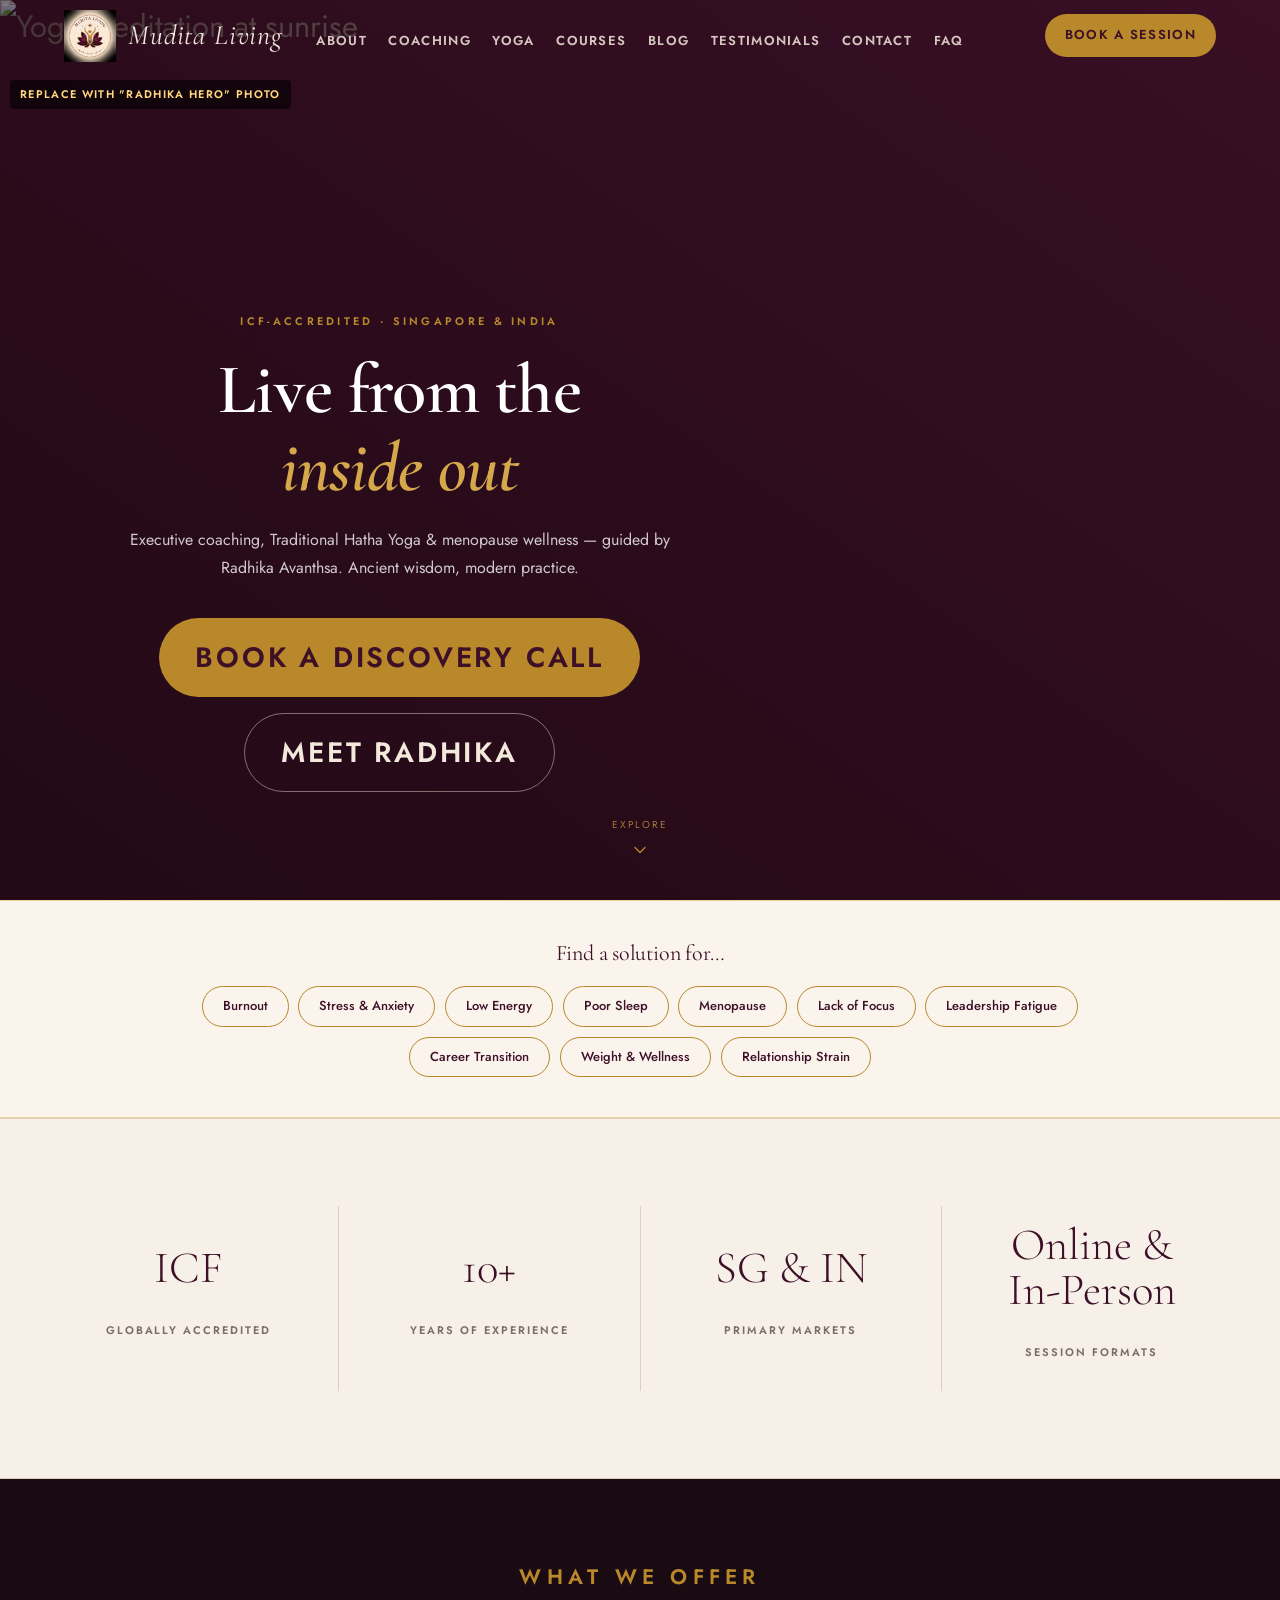
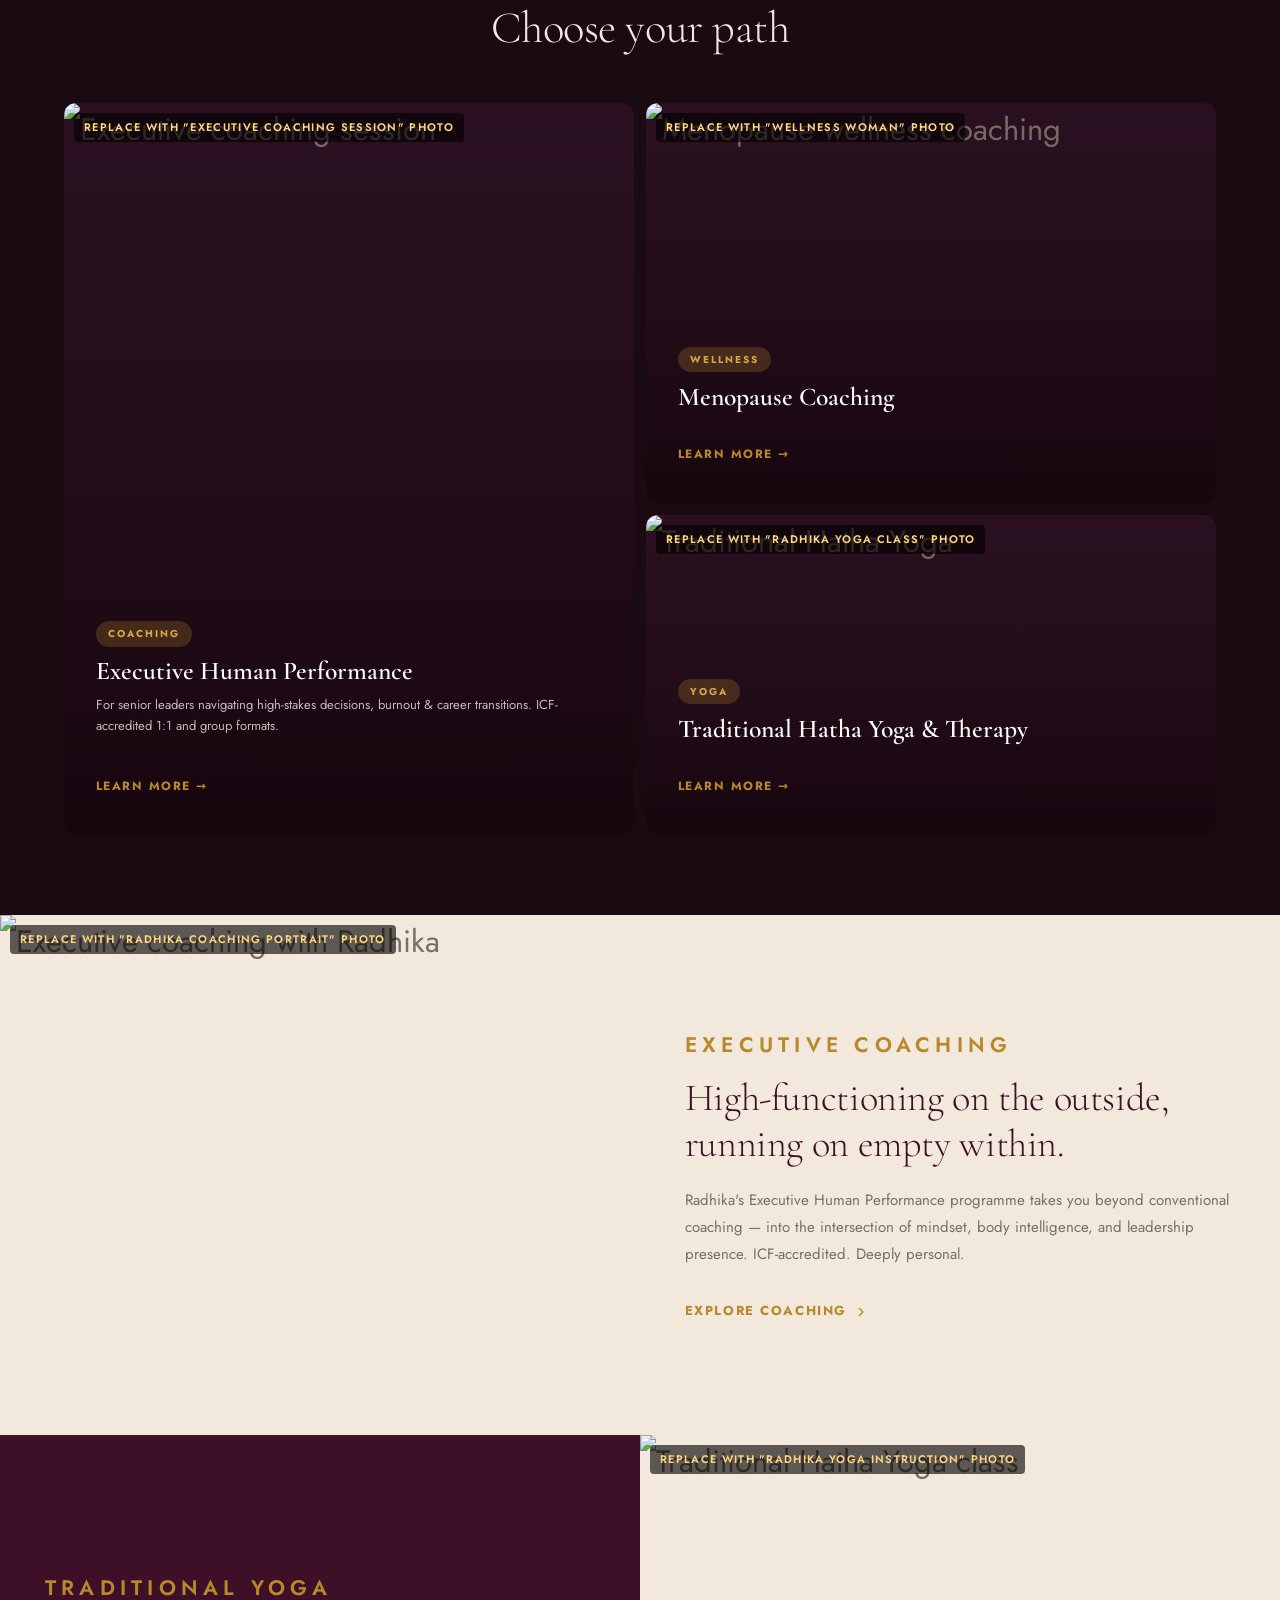
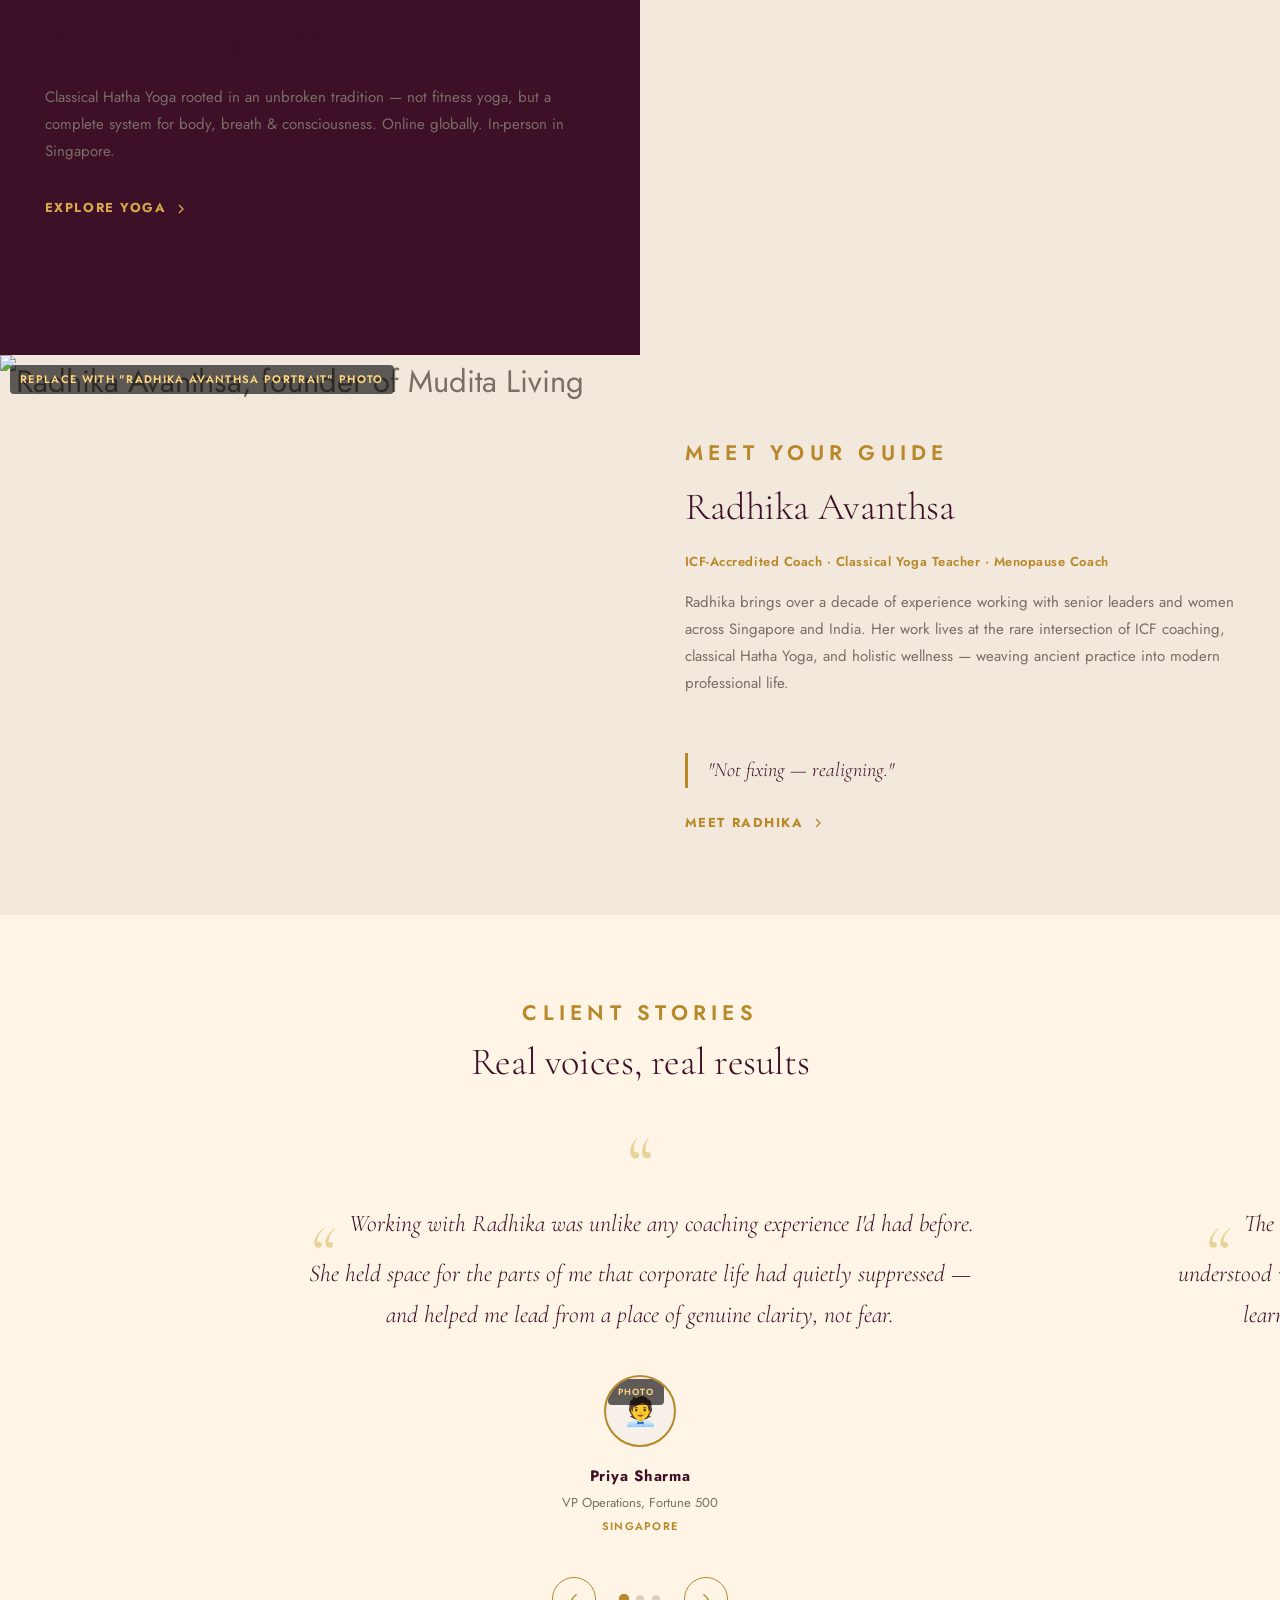
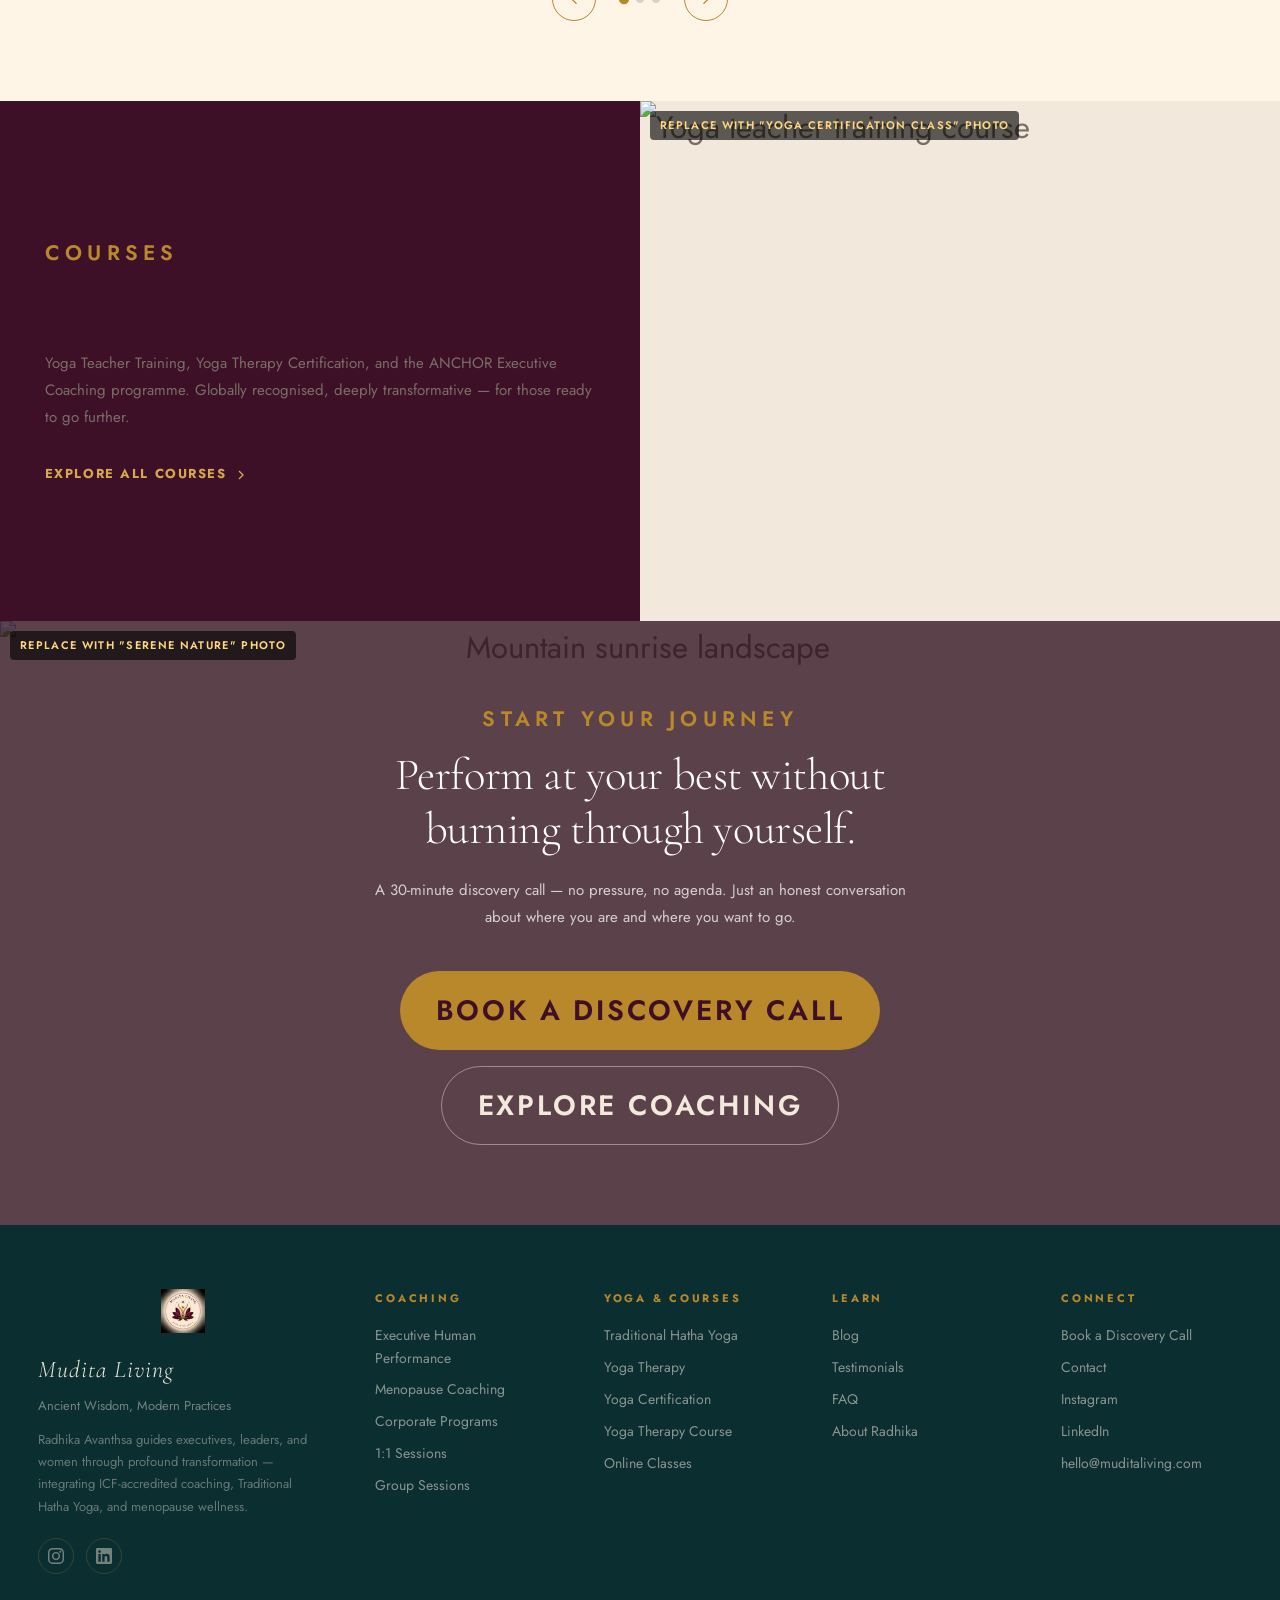
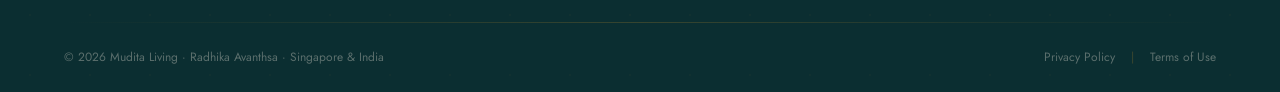
==== commit 8133b264: "Homepage: Art of Living-style layout with full-bleed photos - Full-bleed hero photo with dark gradie" ====
--- a/index.html
+++ b/index.html
@@ -8,89 +8,438 @@
   <link rel="canonical" href="https://muditaliving.com/">
   <link rel="stylesheet" href="assets/global.css">
   <style>
-    /* ── HOMEPAGE ONLY ── */
-
-    /* Pillars section */
-    .pillars-section { background: var(--cream); }
-    .pillars-grid {
+
+    /* ── PHOTO REPLACE LABEL ── */
+    .photo-label {
+      position: absolute;
+      top: 10px; left: 10px;
+      background: rgba(0,0,0,0.62);
+      color: #FFD580;
+      font-family: 'Jost', sans-serif;
+      font-size: 11px;
+      font-weight: 600;
+      letter-spacing: 0.12em;
+      text-transform: uppercase;
+      padding: 5px 10px;
+      border-radius: 4px;
+      z-index: 10;
+      pointer-events: none;
+      white-space: nowrap;
+    }
+
+    /* ══ HERO ══ */
+    .home-hero {
+      position: relative;
+      height: 100vh;
+      min-height: 600px;
+      overflow: hidden;
+      background: var(--dark-burgundy);
+    }
+    .home-hero__bg {
+      position: absolute;
+      inset: 0;
+      width: 100%; height: 100%;
+      object-fit: cover;
+      object-position: center 30%;
+    }
+    /* gradient: dark bottom-left fading to transparent top-right */
+    .home-hero__overlay {
+      position: absolute;
+      inset: 0;
+      background: linear-gradient(
+        to top right,
+        rgba(30,8,18,0.85) 0%,
+        rgba(30,8,18,0.55) 50%,
+        rgba(30,8,18,0.15) 100%
+      );
+    }
+    /* content anchored to bottom-left */
+    .home-hero__content {
+      position: absolute;
+      bottom: 12%;
+      left: 7%;
+      max-width: 620px;
+      z-index: 2;
+    }
+    .home-hero__eyebrow {
+      display: block;
+      font-family: var(--font-body);
+      font-size: 11px;
+      font-weight: 600;
+      letter-spacing: 0.3em;
+      text-transform: uppercase;
+      color: var(--gold);
+      margin-bottom: 1.25rem;
+    }
+    .home-hero__title {
+      font-family: var(--font-display);
+      font-size: clamp(40px, 5.5vw, 72px);
+      font-weight: 600;
+      color: #fff;
+      line-height: 1.1;
+      margin-bottom: 1.25rem;
+    }
+    .home-hero__title em { font-style: italic; color: var(--light-gold); }
+    .home-hero__subtitle {
+      font-family: var(--font-body);
+      font-size: 16px;
+      color: rgba(255,255,255,0.78);
+      line-height: 1.75;
+      margin-bottom: 2.25rem;
+    }
+    .home-hero__actions { display: flex; gap: 1rem; flex-wrap: wrap; }
+
+    /* scroll cue */
+    .scroll-cue {
+      position: absolute;
+      bottom: 2.5rem; left: 50%;
+      transform: translateX(-50%);
+      z-index: 2;
+      display: flex; flex-direction: column; align-items: center; gap: 0.4rem;
+      color: rgba(212,168,75,0.7);
+      animation: bounce 2s infinite;
+      text-decoration: none;
+    }
+    .scroll-cue span {
+      font-size: 10px; font-family: var(--font-body);
+      letter-spacing: 0.2em; text-transform: uppercase;
+    }
+    .scroll-cue svg {
+      width: 20px; height: 20px;
+      stroke: var(--gold); fill: none;
+      stroke-width: 1.5; stroke-linecap: round; stroke-linejoin: round;
+    }
+    @keyframes bounce {
+      0%,100% { transform: translateX(-50%) translateY(0); }
+      50%      { transform: translateX(-50%) translateY(8px); }
+    }
+
+    /* ══ SOLUTIONS STRIP ══ */
+    .solutions-strip {
+      background: var(--off-white);
+      border-top: 1px solid var(--pale-gold);
+      border-bottom: 1px solid var(--pale-gold);
+      padding: 2.5rem 5%;
+      text-align: center;
+    }
+    .solutions-strip h3 {
+      font-family: var(--font-display);
+      font-size: 22px; font-weight: 400;
+      color: var(--dark-burgundy);
+      margin-bottom: 1.25rem;
+    }
+    .solution-pills { display: flex; flex-wrap: wrap; gap: 0.6rem; justify-content: center; }
+    .solution-pill {
+      background: transparent;
+      border: 1.5px solid var(--gold);
+      border-radius: 999px;
+      font-family: var(--font-body);
+      font-size: 13px; font-weight: 500;
+      color: var(--dark-burgundy);
+      padding: 8px 20px;
+      text-decoration: none;
+      transition: background 0.25s, color 0.25s;
+      cursor: pointer;
+    }
+    .solution-pill:hover { background: var(--gold); color: var(--dark-burgundy); }
+
+    /* ══ STATS BAND ══ */
+    .stats-band {
+      background: var(--cream-2);
+      border-top: 1px solid var(--warm-beige);
+      border-bottom: 1px solid var(--warm-beige);
+    }
+    .stats-band__inner {
+      max-width: 1440px; margin: 0 auto;
+      display: flex; align-items: center;
+      justify-content: center; flex-wrap: wrap;
+    }
+    .stats-band__item {
+      flex: 1; min-width: 180px;
+      text-align: center;
+      padding: 2.5rem 2rem;
+      border-right: 1px solid var(--warm-beige);
+    }
+    .stats-band__item:last-child { border-right: none; }
+    .stats-band__value {
+      display: block;
+      font-family: var(--font-display);
+      font-size: clamp(32px, 3.5vw, 48px);
+      font-weight: 300;
+      color: var(--dark-burgundy);
+      line-height: 1;
+      margin-bottom: 0.4rem;
+    }
+    .stats-band__label {
+      font-family: var(--font-body);
+      font-size: 11px; font-weight: 600;
+      letter-spacing: 0.18em;
+      text-transform: uppercase;
+      color: var(--muted-brown);
+    }
+
+    /* ══ BENTO SERVICE CARDS ══ */
+    .services-section {
+      background: #1a0a12;
+      padding: 5rem 5%;
+    }
+    .services-section .sec-header {
+      text-align: center; margin-bottom: 3rem;
+    }
+    .services-section .sec-header .section-label { color: var(--gold); }
+    .services-section .sec-header h2 {
+      font-size: clamp(28px, 3.5vw, 48px);
+      color: var(--cream); font-weight: 300;
+      margin: 0.5rem 0 0;
+    }
+
+    .bento-grid {
       display: grid;
-      grid-template-columns: repeat(3, 1fr);
-      gap: 2rem;
-      margin-top: 3rem;
-    }
-    .pillar-card {
-      background: var(--off-white);
-      border-radius: var(--radius-lg);
-      padding: 2.5rem;
-      border: 1px solid var(--warm-beige);
-      transition: transform 0.25s ease, box-shadow 0.25s ease;
+      grid-template-columns: 1fr 1fr;
+      grid-template-rows: 400px 320px;
+      gap: 12px;
+      max-width: 1200px;
+      margin: 0 auto;
+    }
+    /* Large left card spans both rows */
+    .bento-card--large { grid-row: 1 / 3; }
+
+    .bento-card {
       position: relative;
       overflow: hidden;
-    }
-    .pillar-card::after {
-      content: '';
+      border-radius: 12px;
+      cursor: pointer;
+      background: #2a1020;
+    }
+    .bento-card__img {
+      width: 100%; height: 100%;
+      object-fit: cover;
+      transition: transform 0.5s ease;
+      display: block;
+    }
+    .bento-card:hover .bento-card__img { transform: scale(1.04); }
+    .bento-card__overlay {
+      position: absolute; inset: 0;
+      background: linear-gradient(to top, rgba(20,5,12,0.88) 0%, rgba(20,5,12,0.25) 55%, transparent 100%);
+    }
+    .bento-card__body {
       position: absolute;
       bottom: 0; left: 0; right: 0;
-      height: 3px;
-      background: var(--gold);
-      transform: scaleX(0);
-      transform-origin: left;
-      transition: transform 0.3s ease;
-    }
-    .pillar-card:hover { transform: translateY(-4px); box-shadow: var(--shadow-lg); }
-    .pillar-card:hover::after { transform: scaleX(1); }
-    .pillar-icon { font-size: 2.5rem; margin-bottom: 1rem; display: block; }
-    .pillar-card h3 {
+      padding: 1.75rem 2rem;
+    }
+    .bento-card__tag {
+      display: inline-block;
+      background: rgba(184,136,42,0.25);
+      color: var(--light-gold);
+      font-family: var(--font-body);
+      font-size: 10px; font-weight: 700;
+      letter-spacing: 0.2em; text-transform: uppercase;
+      padding: 4px 12px; border-radius: 999px;
+      margin-bottom: 0.6rem;
+    }
+    .bento-card__title {
       font-family: var(--font-display);
-      font-size: 26px;
-      font-weight: 400;
-      color: var(--dark-burgundy);
-      margin-bottom: 0.75rem;
-      padding-bottom: 0.75rem;
-      border-bottom: 1px solid var(--warm-beige);
-    }
-    .pillar-card p {
-      font-size: 15px;
-      line-height: 1.75;
-      color: var(--muted-brown);
-    }
-
-    /* CTA section */
-    .cta-section {
-      background: linear-gradient(135deg, #0D3B3E 0%, var(--deep-teal) 65%, #0E7077 100%);
-      text-align: center;
-      padding: 5rem 3%;
+      font-size: clamp(20px, 2vw, 28px);
+      font-weight: 600;
+      color: #fff;
+      line-height: 1.2;
+      margin-bottom: 0.5rem;
+    }
+    .bento-card__desc {
+      font-family: var(--font-body);
+      font-size: 13px;
+      color: rgba(255,255,255,0.72);
+      line-height: 1.6;
+      margin-bottom: 1rem;
+    }
+    .bento-card__link {
+      font-family: var(--font-body);
+      font-size: 12px; font-weight: 700;
+      letter-spacing: 0.12em; text-transform: uppercase;
+      color: var(--gold);
+      text-decoration: none;
+      transition: color 0.2s;
+    }
+    .bento-card__link:hover { color: var(--light-gold); }
+
+    /* ══ SPLIT SECTIONS ══ */
+    .split-section {
+      display: grid;
+      grid-template-columns: 1fr 1fr;
+      min-height: 520px;
+    }
+    .split-section--flip { direction: rtl; }
+    .split-section--flip > * { direction: ltr; }
+
+    .split-img {
       position: relative;
       overflow: hidden;
     }
-    .cta-section::before {
-      content: '';
-      position: absolute;
-      inset: 0;
-      background: url("data:image/svg+xml,%3Csvg width='60' height='60' viewBox='0 0 60 60' xmlns='http://www.w3.org/2000/svg'%3E%3Cg fill='none' fill-rule='evenodd'%3E%3Cg fill='%23B8882A' fill-opacity='0.06'%3E%3Ccircle cx='30' cy='30' r='1'/%3E%3C/g%3E%3C/g%3E%3C/svg%3E");
-      pointer-events: none;
-    }
-    .cta-section h2 {
+    .split-img img {
+      width: 100%; height: 100%;
+      object-fit: cover;
+      display: block;
+    }
+
+    .split-text {
+      background: var(--cream);
+      display: flex; flex-direction: column;
+      justify-content: center;
+      padding: 5rem 7%;
+    }
+    .split-text--dark { background: var(--dark-burgundy); }
+    .split-text--dark .section-label { color: var(--gold); }
+    .split-text--dark h2 { color: var(--cream); }
+    .split-text--dark p { color: rgba(242,232,220,0.72); }
+
+    .split-text h2 {
       font-family: var(--font-display);
-      font-size: clamp(32px, 4vw, 52px);
+      font-size: clamp(26px, 3vw, 42px);
       font-weight: 300;
-      color: var(--cream);
+      color: var(--dark-burgundy);
+      margin: 0.75rem 0 1.25rem;
+      line-height: 1.2;
+    }
+    .split-text p {
+      font-family: var(--font-body);
+      font-size: 15px; line-height: 1.8;
+      color: var(--muted-brown);
+      margin-bottom: 2rem;
+    }
+    .split-link {
+      font-family: var(--font-body);
+      font-size: 13px; font-weight: 700;
+      letter-spacing: 0.12em; text-transform: uppercase;
+      color: var(--gold); text-decoration: none;
+      display: inline-flex; align-items: center; gap: 0.4rem;
+      transition: color 0.2s;
+    }
+    .split-link:hover { color: var(--dark-burgundy); }
+    .split-link svg { width: 16px; height: 16px; stroke: currentColor; fill: none; stroke-width: 2; }
+
+    /* ══ TESTIMONIAL SECTION ══ */
+    .testimonial-section {
+      background: #FFF5E6;
+      padding: 5rem 5%;
+    }
+    .testimonial-section .sec-header { text-align: center; margin-bottom: 3.5rem; }
+    .testimonial-section .sec-header h2 {
+      font-family: var(--font-display);
+      font-size: clamp(26px, 3vw, 44px);
+      font-weight: 300;
+      color: var(--dark-burgundy);
+      margin: 0.5rem 0 0;
+    }
+
+    .tc-outer { max-width: 860px; margin: 0 auto; position: relative; }
+    .tc-track { display: flex; transition: transform 0.5s cubic-bezier(0.4,0,0.2,1); }
+    .tc-slide {
+      min-width: 100%;
+      display: flex; flex-direction: column;
+      align-items: center; text-align: center;
+      padding: 0 2rem;
+    }
+    .tc-quote-mark {
+      font-family: var(--font-display);
+      font-size: 80px; line-height: 0.6;
+      color: var(--pale-gold);
       margin-bottom: 1rem;
+      display: block;
+    }
+    .tc-quote {
+      font-family: var(--font-display);
+      font-size: clamp(18px, 2.2vw, 24px);
+      font-style: italic; font-weight: 300;
+      color: var(--dark-burgundy);
+      line-height: 1.7;
+      max-width: 680px;
+      margin: 0 auto 2.5rem;
+    }
+    .tc-photo {
+      width: 72px; height: 72px;
+      border-radius: 50%;
+      border: 2.5px solid var(--gold);
+      overflow: hidden;
+      margin: 0 auto 1rem;
+      background: var(--cream-2);
+      display: flex; align-items: center; justify-content: center;
+      font-size: 28px;
       position: relative;
     }
-    .cta-section h2 em { font-style: italic; color: var(--light-gold); }
-    .cta-section p {
-      font-size: 16px;
-      color: rgba(242,232,220,0.75);
-      max-width: 500px;
-      margin: 0 auto 2.5rem;
-      line-height: 1.75;
+    .tc-photo img { width: 100%; height: 100%; object-fit: cover; }
+    .tc-name { font-family: var(--font-body); font-size: 15px; font-weight: 700; color: var(--dark-burgundy); }
+    .tc-role { font-family: var(--font-body); font-size: 13px; color: var(--muted-brown); margin-top: 2px; }
+    .tc-loc { font-family: var(--font-body); font-size: 11px; font-weight: 600; letter-spacing: 0.12em; text-transform: uppercase; color: var(--gold); margin-top: 3px; }
+
+    .tc-controls { display: flex; align-items: center; justify-content: center; gap: 1.5rem; margin-top: 2.5rem; }
+    .tc-arrow {
+      width: 44px; height: 44px; border-radius: 50%;
+      border: 1.5px solid var(--gold); background: none;
+      color: var(--gold); cursor: pointer;
+      display: flex; align-items: center; justify-content: center;
+      transition: background 0.25s, color 0.25s;
+    }
+    .tc-arrow:hover { background: var(--gold); color: var(--dark-burgundy); }
+    .tc-arrow svg { width: 18px; height: 18px; stroke: currentColor; fill: none; stroke-width: 1.5; stroke-linecap: round; stroke-linejoin: round; }
+    .tc-dots { display: flex; gap: 0.5rem; align-items: center; }
+    .tc-dot { width: 8px; height: 8px; border-radius: 50%; background: var(--warm-beige); border: none; cursor: pointer; transition: background 0.25s, transform 0.25s; padding: 0; }
+    .tc-dot.active { background: var(--gold); transform: scale(1.3); }
+
+    /* ══ CTA BAND ══ */
+    .cta-band {
       position: relative;
-    }
-    .cta-section .cta-actions { display: flex; gap: 1rem; justify-content: center; flex-wrap: wrap; position: relative; }
-
-    @media (max-width: 768px) {
-      .pillars-grid { grid-template-columns: 1fr; }
+      overflow: hidden;
+      min-height: 420px;
+      display: flex; align-items: center; justify-content: center;
+      text-align: center;
+    }
+    .cta-band__bg {
+      position: absolute; inset: 0;
+      width: 100%; height: 100%;
+      object-fit: cover;
+    }
+    .cta-band__overlay {
+      position: absolute; inset: 0;
+      background: rgba(40,10,25,0.75);
+    }
+    .cta-band__content {
+      position: relative; z-index: 2;
+      padding: 5rem 5%;
+      max-width: 680px;
+    }
+    .cta-band__content h2 {
+      font-family: var(--font-display);
+      font-size: clamp(28px, 3.5vw, 52px);
+      font-weight: 300; color: #fff;
+      margin: 0.75rem 0 1.25rem;
+      line-height: 1.2;
+    }
+    .cta-band__content p {
+      font-family: var(--font-body);
+      font-size: 15px;
+      color: rgba(255,255,255,0.75);
+      line-height: 1.8;
+      margin-bottom: 2.5rem;
+    }
+    .cta-band__actions { display: flex; gap: 1rem; justify-content: center; flex-wrap: wrap; }
+
+    /* ══ RESPONSIVE ══ */
+    @media (max-width: 900px) {
+      .bento-grid {
+        grid-template-columns: 1fr;
+        grid-template-rows: 400px 280px 280px;
+      }
+      .bento-card--large { grid-row: auto; }
+      .split-section { grid-template-columns: 1fr; }
+      .split-section--flip { direction: ltr; }
+      .split-img { height: 320px; }
+      .split-text { padding: 3.5rem 7%; }
+      .stats-band__item { border-right: none; border-bottom: 1px solid var(--warm-beige); }
+      .stats-band__item:last-child { border-bottom: none; }
+    }
+    @media (max-width: 600px) {
+      .home-hero__content { left: 5%; right: 5%; }
+      .home-hero__title { font-size: clamp(32px, 8vw, 48px); }
     }
   </style>
 </head>
@@ -98,63 +447,46 @@
 
   <!-- Nav injected by nav-component.js -->
 
-  <!-- ══════════════════════════════════════
-       1. VIDEO HERO
-  ══════════════════════════════════════ -->
+  <!-- ═══════════════════════════════════════════════
+       1. HERO — Full-bleed photo, text bottom-left
+  ═══════════════════════════════════════════════ -->
   <section class="home-hero" aria-label="Hero">
-    <!-- Video background — replace src when ready -->
-    <video class="home-hero__video" autoplay muted loop playsinline preload="none">
-      <source src="assets/videos/hero-bg.mp4" type="video/mp4">
-    </video>
-    <!-- Dark overlay -->
+    <!-- Stock: serene yoga at sunrise / Replace with Radhika's hero brand photo -->
+    <img
+      class="home-hero__bg"
+      src="https://images.unsplash.com/photo-1506126613408-eca07ce68773?w=1920&q=80&auto=format&fit=crop"
+      alt="Yoga meditation at sunrise"
+      loading="eager"
+    >
+    <div class="photo-label" style="position:absolute;top:80px;left:10px;z-index:10;">Replace with "Radhika hero" photo</div>
     <div class="home-hero__overlay" aria-hidden="true"></div>
 
-    <!-- Content -->
     <div class="home-hero__content">
       <span class="home-hero__eyebrow">ICF-Accredited · Singapore &amp; India</span>
-      <h1 class="home-hero__title fade-up">
-        Align Your Mind,<br><em>Body &amp; Spirit</em>
+      <h1 class="home-hero__title">
+        Live from the<br><em>inside out</em>
       </h1>
-      <p class="home-hero__subtitle fade-up">
-        Executive coaching, Traditional Hatha Yoga, and menopause wellness — guided by Radhika Avanthsa. Ancient wisdom woven into modern life.
+      <p class="home-hero__subtitle">
+        Executive coaching, Traditional Hatha Yoga &amp; menopause wellness — guided by Radhika Avanthsa. Ancient wisdom, modern practice.
       </p>
-      <div class="home-hero__actions fade-up">
+      <div class="home-hero__actions">
         <a href="pages/contact.html" class="btn-primary">Book a Discovery Call</a>
         <a href="pages/about.html" class="btn-outline">Meet Radhika</a>
       </div>
     </div>
 
-    <!-- Scroll arrow -->
-    <a href="#solutions" class="scroll-arrow" aria-label="Scroll down">
+    <a href="#solutions" class="scroll-cue" aria-label="Scroll down">
       <span>Explore</span>
       <svg viewBox="0 0 24 24"><polyline points="6 9 12 15 18 9"/></svg>
     </a>
   </section>
 
-  <!-- ══════════════════════════════════════
-       2. TRUST / MEDIA BAR
-  ══════════════════════════════════════ -->
-  <!-- Replace with actual media logo images when available -->
-  <div class="media-bar" aria-label="Media features">
-    <div class="media-bar__inner">
-      <span class="media-bar__label">As featured in</span>
-      <div class="media-bar__logos">
-        <!-- Replace these placeholders with actual <img> tags -->
-        <div class="media-logo">Forbes</div>
-        <div class="media-logo">Business Today</div>
-        <div class="media-logo">Economic Times</div>
-        <div class="media-logo">Vogue India</div>
-        <div class="media-logo">LinkedIn News</div>
-      </div>
-    </div>
-  </div>
-
-  <!-- ══════════════════════════════════════
-       3. FIND A SOLUTION FOR...
-  ══════════════════════════════════════ -->
-  <div class="solutions-section" id="solutions">
-    <h3 class="fade-up">Find a solution for&hellip;</h3>
-    <div class="solution-pills fade-up">
+  <!-- ═══════════════════════════════════════════════
+       2. "FIND A SOLUTION" PILLS
+  ═══════════════════════════════════════════════ -->
+  <div class="solutions-strip" id="solutions">
+    <h3>Find a solution for&hellip;</h3>
+    <div class="solution-pills">
       <a href="pages/coaching.html" class="solution-pill">Burnout</a>
       <a href="pages/coaching.html" class="solution-pill">Stress &amp; Anxiety</a>
       <a href="pages/yoga.html"     class="solution-pill">Low Energy</a>
@@ -163,277 +495,316 @@
       <a href="pages/coaching.html" class="solution-pill">Lack of Focus</a>
       <a href="pages/coaching.html" class="solution-pill">Leadership Fatigue</a>
       <a href="pages/coaching.html" class="solution-pill">Career Transition</a>
+      <a href="pages/yoga.html"     class="solution-pill">Weight &amp; Wellness</a>
       <a href="pages/coaching.html" class="solution-pill">Relationship Strain</a>
-      <a href="pages/yoga.html"     class="solution-pill">Weight &amp; Wellness</a>
     </div>
   </div>
 
-  <!-- ══════════════════════════════════════
-       4. THREE PILLARS
-  ══════════════════════════════════════ -->
-  <section class="pillars-section">
-    <div class="section-inner">
-      <div class="section-header fade-up">
-        <span class="section-label">The Mudita Approach</span>
-        <h2>Whole-person transformation</h2>
-        <p>Three interconnected dimensions — because lasting change never lives in just one area of life.</p>
+  <!-- ═══════════════════════════════════════════════
+       3. STATS BAND
+  ═══════════════════════════════════════════════ -->
+  <div class="stats-band" aria-label="Credentials">
+    <div class="stats-band__inner">
+      <div class="stats-band__item">
+        <span class="stats-band__value">ICF</span>
+        <span class="stats-band__label">Globally Accredited</span>
       </div>
-      <div class="pillars-grid">
-        <div class="pillar-card fade-up">
-          <span class="pillar-icon">🌿</span>
-          <h3>Body</h3>
-          <p>The foundation of everything. Breath, movement, somatic intelligence, and physical regulation. Radhika's classical Hatha Yoga practice meets modern somatic understanding to help you inhabit your body with ease.</p>
-        </div>
-        <div class="pillar-card fade-up">
-          <span class="pillar-icon">🧠</span>
-          <h3>Mind</h3>
-          <p>Thoughts, emotions, identity narratives, and patterns of perception. ICF-accredited coaching methodology — neuroscience-informed and deeply compassionate — helps you rewrite the stories that no longer serve you.</p>
-        </div>
-        <div class="pillar-card fade-up">
-          <span class="pillar-icon">✨</span>
-          <h3>Spirit</h3>
-          <p>Purpose, meaning, and the deeper sense of who you are when external measures fall away. This isn't about religion — it's about reconnecting with your values, your wisdom, and the quiet knowing within you.</p>
-        </div>
+      <div class="stats-band__item">
+        <span class="stats-band__value">10+</span>
+        <span class="stats-band__label">Years of Experience</span>
       </div>
-    </div>
-  </section>
-
-  <!-- ══════════════════════════════════════
-       5. STATS BAND
-  ══════════════════════════════════════ -->
-  <section class="stats-band" aria-label="Key credentials">
-    <div class="stats-band__inner">
-      <div class="stats-band__item fade-up">
-        <span class="stats-band__value">ICF</span>
-        <span class="stats-band__label">Globally Recognised</span>
-      </div>
-      <div class="stats-band__item fade-up">
-        <span class="stats-band__value" data-count="10" data-suffix="+">10+</span>
-        <span class="stats-band__label">Years Coaching Experience</span>
-      </div>
-      <div class="stats-band__item fade-up">
+      <div class="stats-band__item">
         <span class="stats-band__value">SG &amp; IN</span>
         <span class="stats-band__label">Primary Markets</span>
       </div>
-      <div class="stats-band__item fade-up">
+      <div class="stats-band__item">
         <span class="stats-band__value">Online &amp; In‑Person</span>
         <span class="stats-band__label">Session Formats</span>
       </div>
     </div>
+  </div>
+
+  <!-- ═══════════════════════════════════════════════
+       4. BENTO SERVICE CARDS
+  ═══════════════════════════════════════════════ -->
+  <section class="services-section">
+    <div class="sec-header">
+      <span class="section-label">What We Offer</span>
+      <h2>Choose your path</h2>
+    </div>
+
+    <div class="bento-grid">
+
+      <!-- Large card — Executive Coaching -->
+      <a href="pages/coaching.html" class="bento-card bento-card--large">
+        <div class="photo-label">Replace with "executive coaching session" photo</div>
+        <img
+          class="bento-card__img"
+          src="https://images.unsplash.com/photo-1552664730-d307ca884978?w=900&q=80&auto=format&fit=crop"
+          alt="Executive coaching session"
+          loading="lazy"
+        >
+        <div class="bento-card__overlay"></div>
+        <div class="bento-card__body">
+          <span class="bento-card__tag">Coaching</span>
+          <div class="bento-card__title">Executive Human Performance</div>
+          <p class="bento-card__desc">For senior leaders navigating high-stakes decisions, burnout &amp; career transitions. ICF-accredited 1:1 and group formats.</p>
+          <span class="bento-card__link">Learn More →</span>
+        </div>
+      </a>
+
+      <!-- Top-right card — Menopause Coaching -->
+      <a href="pages/coaching.html" class="bento-card">
+        <div class="photo-label">Replace with "wellness woman" photo</div>
+        <img
+          class="bento-card__img"
+          src="https://images.unsplash.com/photo-1544005313-94ddf0286df2?w=900&q=80&auto=format&fit=crop"
+          alt="Menopause wellness coaching"
+          loading="lazy"
+        >
+        <div class="bento-card__overlay"></div>
+        <div class="bento-card__body">
+          <span class="bento-card__tag">Wellness</span>
+          <div class="bento-card__title">Menopause Coaching</div>
+          <span class="bento-card__link">Learn More →</span>
+        </div>
+      </a>
+
+      <!-- Bottom-right card — Hatha Yoga -->
+      <a href="pages/yoga.html" class="bento-card">
+        <div class="photo-label">Replace with "Radhika yoga class" photo</div>
+        <img
+          class="bento-card__img"
+          src="https://images.unsplash.com/photo-1599901860904-17e6ed7083a0?w=900&q=80&auto=format&fit=crop"
+          alt="Traditional Hatha Yoga"
+          loading="lazy"
+        >
+        <div class="bento-card__overlay"></div>
+        <div class="bento-card__body">
+          <span class="bento-card__tag">Yoga</span>
+          <div class="bento-card__title">Traditional Hatha Yoga &amp; Therapy</div>
+          <span class="bento-card__link">Learn More →</span>
+        </div>
+      </a>
+
+    </div>
   </section>
 
-  <!-- ══════════════════════════════════════
-       6. SERVICES — IMAGE-LED CARDS
-  ══════════════════════════════════════ -->
-  <section class="bg-cream-2">
-    <div class="section-inner">
-      <div class="section-header fade-up">
-        <span class="section-label">What We Offer</span>
-        <h2>Choose your <em style="font-style:italic;color:var(--burgundy)">path</em></h2>
-        <p>Each offering is tailored to where you are right now — and where you want to go.</p>
+  <!-- ═══════════════════════════════════════════════
+       5. SPLIT SECTION — Coaching (photo left, text right)
+  ═══════════════════════════════════════════════ -->
+  <div class="split-section">
+    <div class="split-img">
+      <div class="photo-label">Replace with "Radhika coaching portrait" photo</div>
+      <img
+        src="https://images.unsplash.com/photo-1573496359142-b8d87734a5a2?w=900&q=80&auto=format&fit=crop"
+        alt="Executive coaching with Radhika"
+        loading="lazy"
+      >
+    </div>
+    <div class="split-text">
+      <span class="section-label">Executive Coaching</span>
+      <h2>High-functioning on the outside, running on empty within.</h2>
+      <p>Radhika's Executive Human Performance programme takes you beyond conventional coaching — into the intersection of mindset, body intelligence, and leadership presence. ICF-accredited. Deeply personal.</p>
+      <a href="pages/coaching.html" class="split-link">
+        Explore Coaching
+        <svg viewBox="0 0 24 24"><polyline points="9 18 15 12 9 6"/></svg>
+      </a>
+    </div>
+  </div>
+
+  <!-- ═══════════════════════════════════════════════
+       6. SPLIT SECTION — Yoga (text left, photo right) [flipped]
+  ═══════════════════════════════════════════════ -->
+  <div class="split-section split-section--flip">
+    <div class="split-img">
+      <div class="photo-label">Replace with "Radhika yoga instruction" photo</div>
+      <img
+        src="https://images.unsplash.com/photo-1588286840104-8957b019727f?w=900&q=80&auto=format&fit=crop"
+        alt="Traditional Hatha Yoga class"
+        loading="lazy"
+      >
+    </div>
+    <div class="split-text split-text--dark">
+      <span class="section-label">Traditional Yoga</span>
+      <h2>Ancient lineage. Modern life.</h2>
+      <p>Classical Hatha Yoga rooted in an unbroken tradition — not fitness yoga, but a complete system for body, breath &amp; consciousness. Online globally. In-person in Singapore.</p>
+      <a href="pages/yoga.html" class="split-link" style="color:var(--light-gold);">
+        Explore Yoga
+        <svg viewBox="0 0 24 24"><polyline points="9 18 15 12 9 6"/></svg>
+      </a>
+    </div>
+  </div>
+
+  <!-- ═══════════════════════════════════════════════
+       7. SPLIT SECTION — About Radhika (photo left, text right)
+  ═══════════════════════════════════════════════ -->
+  <div class="split-section">
+    <div class="split-img">
+      <div class="photo-label">Replace with "Radhika Avanthsa portrait" photo</div>
+      <img
+        src="https://images.unsplash.com/photo-1580489944761-15a19d654956?w=900&q=80&auto=format&fit=crop"
+        alt="Radhika Avanthsa, founder of Mudita Living"
+        loading="lazy"
+      >
+    </div>
+    <div class="split-text">
+      <span class="section-label">Meet Your Guide</span>
+      <h2>Radhika Avanthsa</h2>
+      <p style="font-size:13px;color:var(--gold);font-weight:600;letter-spacing:0.04em;margin-bottom:1rem;">ICF-Accredited Coach · Classical Yoga Teacher · Menopause Coach</p>
+      <p>Radhika brings over a decade of experience working with senior leaders and women across Singapore and India. Her work lives at the rare intersection of ICF coaching, classical Hatha Yoga, and holistic wellness — weaving ancient practice into modern professional life.</p>
+      <blockquote style="font-family:var(--font-display);font-size:20px;font-style:italic;font-weight:300;color:var(--dark-burgundy);border-left:3px solid var(--gold);padding-left:1.25rem;margin:1.5rem 0;">"Not fixing — realigning."</blockquote>
+      <a href="pages/about.html" class="split-link">
+        Meet Radhika
+        <svg viewBox="0 0 24 24"><polyline points="9 18 15 12 9 6"/></svg>
+      </a>
+    </div>
+  </div>
+
+  <!-- ═══════════════════════════════════════════════
+       8. TESTIMONIAL CAROUSEL — warm cream bg
+  ═══════════════════════════════════════════════ -->
+  <section class="testimonial-section" aria-label="Client testimonials">
+    <div class="sec-header">
+      <span class="section-label">Client Stories</span>
+      <h2>Real voices, real results</h2>
+    </div>
+
+    <div class="tc-outer" id="tcCarousel">
+      <div class="tc-track" id="tcTrack">
+
+        <!-- Slide 1 -->
+        <div class="tc-slide">
+          <span class="tc-quote-mark">&ldquo;</span>
+          <p class="tc-quote">Working with Radhika was unlike any coaching experience I'd had before. She held space for the parts of me that corporate life had quietly suppressed — and helped me lead from a place of genuine clarity, not fear.</p>
+          <div class="tc-photo">
+            <!-- Replace with client headshot photo -->
+            <div class="photo-label" style="font-size:9px;top:2px;left:2px;">Photo</div>
+            🧑‍💼
+          </div>
+          <div class="tc-name">Priya Sharma</div>
+          <div class="tc-role">VP Operations, Fortune 500</div>
+          <div class="tc-loc">Singapore</div>
+        </div>
+
+        <!-- Slide 2 -->
+        <div class="tc-slide">
+          <span class="tc-quote-mark">&ldquo;</span>
+          <p class="tc-quote">The menopause coaching programme changed everything. I finally understood what my body was going through — and instead of fighting it, I learned to move with it. I feel stronger at 52 than I did at 35.</p>
+          <div class="tc-photo">🌸</div>
+          <div class="tc-name">Anita Menon</div>
+          <div class="tc-role">Entrepreneur &amp; Mother</div>
+          <div class="tc-loc">Mumbai, India</div>
+        </div>
+
+        <!-- Slide 3 -->
+        <div class="tc-slide">
+          <span class="tc-quote-mark">&ldquo;</span>
+          <p class="tc-quote">I came in burned out and deeply disconnected from myself. The combination of Radhika's yoga practice and coaching gave me an entirely new relationship with my own capacity. I'm a better leader — and a better human.</p>
+          <div class="tc-photo">✨</div>
+          <div class="tc-name">David Chen</div>
+          <div class="tc-role">Managing Director, Private Equity</div>
+          <div class="tc-loc">Singapore</div>
+        </div>
+
       </div>
-      <div class="service-cards-grid">
-
-        <!-- Executive Coaching -->
-        <div class="service-card fade-up">
-          <div class="service-card__image">
-            <!-- Replace with: <img src="assets/images/executive-coaching.jpg" alt="Executive Coaching"> -->
-            🏆
-          </div>
-          <div class="service-card__body">
-            <span class="service-card__tag">Coaching</span>
-            <h3 class="service-card__title">Executive Human Performance</h3>
-            <p class="service-card__desc">For senior leaders navigating high-stakes decisions, burnout, and career transitions. ICF-accredited 1:1 and group formats.</p>
-            <a href="pages/coaching.html" class="service-card__link">Learn More →</a>
-          </div>
+
+      <div class="tc-controls">
+        <button class="tc-arrow" id="tcPrev" aria-label="Previous">
+          <svg viewBox="0 0 24 24"><polyline points="15 18 9 12 15 6"/></svg>
+        </button>
+        <div class="tc-dots" id="tcDots">
+          <button class="tc-dot active" data-idx="0" aria-label="Slide 1"></button>
+          <button class="tc-dot" data-idx="1" aria-label="Slide 2"></button>
+          <button class="tc-dot" data-idx="2" aria-label="Slide 3"></button>
         </div>
-
-        <!-- Menopause Coaching -->
-        <div class="service-card fade-up">
-          <div class="service-card__image">
-            <!-- Replace with: <img src="assets/images/menopause-coaching.jpg" alt="Menopause Coaching"> -->
-            🌸
-          </div>
-          <div class="service-card__body">
-            <span class="service-card__tag">Wellness</span>
-            <h3 class="service-card__title">Menopause Coaching</h3>
-            <p class="service-card__desc">Holistic support for women navigating perimenopause and menopause — blending coaching, yoga, and lifestyle medicine.</p>
-            <a href="pages/coaching.html" class="service-card__link">Learn More →</a>
-          </div>
-        </div>
-
-        <!-- Hatha Yoga -->
-        <div class="service-card fade-up">
-          <div class="service-card__image">
-            <!-- Replace with: <img src="assets/images/hatha-yoga.jpg" alt="Hatha Yoga"> -->
-            🪷
-          </div>
-          <div class="service-card__body">
-            <span class="service-card__tag">Yoga</span>
-            <h3 class="service-card__title">Traditional Hatha Yoga &amp; Therapy</h3>
-            <p class="service-card__desc">Classical Hatha practice rooted in ancient lineage — in-person in Singapore, online worldwide. Beginners to advanced.</p>
-            <a href="pages/yoga.html" class="service-card__link">Learn More →</a>
-          </div>
-        </div>
-
-        <!-- Courses — Full-width banner -->
-        <div class="service-card service-card--banner fade-up">
-          <div class="service-card__image">
-            <!-- Replace with: <img src="assets/images/courses-banner.jpg" alt="Courses"> -->
-            🎓
-          </div>
-          <div class="service-card__body">
-            <span class="service-card__tag">Courses</span>
-            <h3 class="service-card__title">Structured Learning &amp; Certification</h3>
-            <p class="service-card__desc">Deep-dive programmes for those ready to go further — Yoga Teacher Training, Yoga Therapy Certification, and the ANCHOR Executive Coaching course. Globally recognised, deeply transformative.</p>
-            <a href="pages/courses.html" class="service-card__link">Explore All Courses →</a>
-          </div>
-        </div>
-
+        <button class="tc-arrow" id="tcNext" aria-label="Next">
+          <svg viewBox="0 0 24 24"><polyline points="9 18 15 12 9 6"/></svg>
+        </button>
       </div>
     </div>
   </section>
 
-  <!-- ══════════════════════════════════════
-       7. TESTIMONIAL CAROUSEL
-  ══════════════════════════════════════ -->
-  <section class="bg-off-white">
-    <div class="section-inner">
-      <div class="section-header fade-up">
-        <span class="section-label">Client Stories</span>
-        <h2>Transformations that <em style="font-style:italic;color:var(--burgundy)">speak</em></h2>
-      </div>
-
-      <div class="testimonial-carousel" id="tcCarousel">
-        <div class="tc-track" id="tcTrack">
-
-          <!-- Slide 1 -->
-          <div class="tc-slide">
-            <p class="tc-quote">Working with Radhika was unlike any coaching experience I'd had before. She held space for the parts of me that corporate life had quietly suppressed — and helped me lead from a place of genuine clarity, not fear.</p>
-            <div class="tc-photo">🧑‍💼</div>
-            <div class="tc-name">Priya Sharma</div>
-            <div class="tc-role">VP Operations, Fortune 500</div>
-            <div class="tc-location">Singapore</div>
-          </div>
-
-          <!-- Slide 2 -->
-          <div class="tc-slide">
-            <p class="tc-quote">The menopause coaching programme changed everything. I finally understood what my body was going through — and instead of fighting it, I learned to move with it. I feel stronger at 52 than I did at 35.</p>
-            <div class="tc-photo">🌸</div>
-            <div class="tc-name">Anita Menon</div>
-            <div class="tc-role">Entrepreneur &amp; Mother</div>
-            <div class="tc-location">Mumbai, India</div>
-          </div>
-
-          <!-- Slide 3 -->
-          <div class="tc-slide">
-            <p class="tc-quote">I came in burned out and deeply disconnected from myself. The combination of Radhika's yoga practice and coaching gave me an entirely new relationship with my own capacity. I'm a better leader — and a better human.</p>
-            <div class="tc-photo">✨</div>
-            <div class="tc-name">David Chen</div>
-            <div class="tc-role">Managing Director, Private Equity</div>
-            <div class="tc-location">Singapore</div>
-          </div>
-
-        </div>
-
-        <div class="tc-controls">
-          <button class="tc-arrow" id="tcPrev" aria-label="Previous testimonial">
-            <svg viewBox="0 0 24 24"><polyline points="15 18 9 12 15 6"/></svg>
-          </button>
-          <div class="tc-dots" id="tcDots">
-            <button class="tc-dot active" data-idx="0" aria-label="Testimonial 1"></button>
-            <button class="tc-dot" data-idx="1" aria-label="Testimonial 2"></button>
-            <button class="tc-dot" data-idx="2" aria-label="Testimonial 3"></button>
-          </div>
-          <button class="tc-arrow" id="tcNext" aria-label="Next testimonial">
-            <svg viewBox="0 0 24 24"><polyline points="9 18 15 12 9 6"/></svg>
-          </button>
-        </div>
-      </div>
-    </div>
-  </section>
-
-  <!-- ══════════════════════════════════════
-       8. FOUNDER SECTION
-  ══════════════════════════════════════ -->
-  <section class="founder-section">
-    <div class="founder-section__inner">
-      <div class="founder-section__image fade-left">
-        <div class="founder-section__img-wrap">
-          <!-- Replace with: <img src="assets/images/radhika-avanthsa.jpg" alt="Radhika Avanthsa"> -->
-          🪷
-        </div>
-      </div>
-      <div class="founder-section__content">
-        <span class="section-label fade-up">Meet Your Guide</span>
-        <h2 class="fade-up" style="font-size:clamp(32px,4vw,52px);font-weight:300;margin:0.75rem 0;">Radhika Avanthsa</h2>
-        <p class="founder-section__subtitle fade-up">ICF-Accredited Executive Coach · Traditional Yoga Teacher · Menopause Coach</p>
-        <blockquote class="founder-section__pull-quote fade-up">"Not fixing — realigning."</blockquote>
-        <p class="fade-up" style="font-size:15px;line-height:1.8;color:var(--muted-brown);margin-bottom:1rem;">
-          Radhika brings over a decade of experience working with senior leaders, executives, and women across Singapore and India. Her work sits at the rare intersection of ICF-accredited coaching, classical Hatha Yoga, and holistic wellness — weaving ancient practices with the demands of modern professional life.
-        </p>
-        <p class="fade-up" style="font-size:15px;line-height:1.8;color:var(--muted-brown);margin-bottom:2rem;">
-          She doesn't believe in quick fixes or surface-level change. Every engagement is an invitation to go deeper — to understand the patterns, beliefs, and physiological states that shape how you perform, lead, and live. The result isn't just better outcomes. It's a different relationship with yourself.
-        </p>
-        <a href="pages/about.html" class="btn-outline-dark fade-up">Meet Radhika →</a>
-      </div>
-    </div>
-  </section>
-
-  <!-- ══════════════════════════════════════
-       9. CTA BAND
-  ══════════════════════════════════════ -->
-  <section class="cta-section">
-    <div style="position:relative;z-index:1;max-width:680px;margin:0 auto;">
-      <span class="section-label" style="color:var(--gold);justify-content:center;display:flex;margin-bottom:1rem;">Start Your Journey</span>
-      <h2 class="fade-up">Ready to realign?</h2>
-      <p class="fade-up">A 30-minute discovery call is the first step — no pressure, no agenda, just an honest conversation about where you are and where you want to go.</p>
-      <div class="cta-actions fade-up">
+  <!-- ═══════════════════════════════════════════════
+       9. COURSES SPLIT — full-width dark
+  ═══════════════════════════════════════════════ -->
+  <div class="split-section split-section--flip">
+    <div class="split-img">
+      <div class="photo-label">Replace with "yoga certification class" photo</div>
+      <img
+        src="https://images.unsplash.com/photo-1593811167562-9cef47bfc4d7?w=900&q=80&auto=format&fit=crop"
+        alt="Yoga teacher training course"
+        loading="lazy"
+      >
+    </div>
+    <div class="split-text split-text--dark">
+      <span class="section-label">Courses</span>
+      <h2>Structured learning &amp; certification</h2>
+      <p>Yoga Teacher Training, Yoga Therapy Certification, and the ANCHOR Executive Coaching programme. Globally recognised, deeply transformative — for those ready to go further.</p>
+      <a href="pages/courses.html" class="split-link" style="color:var(--light-gold);">
+        Explore All Courses
+        <svg viewBox="0 0 24 24"><polyline points="9 18 15 12 9 6"/></svg>
+      </a>
+    </div>
+  </div>
+
+  <!-- ═══════════════════════════════════════════════
+       10. CTA BAND — photo background
+  ═══════════════════════════════════════════════ -->
+  <div class="cta-band">
+    <div class="photo-label" style="top:10px;left:10px;">Replace with "serene nature" photo</div>
+    <img
+      class="cta-band__bg"
+      src="https://images.unsplash.com/photo-1506905925346-21bda4d32df4?w=1920&q=80&auto=format&fit=crop"
+      alt="Mountain sunrise landscape"
+      loading="lazy"
+    >
+    <div class="cta-band__overlay"></div>
+    <div class="cta-band__content">
+      <span class="section-label" style="color:var(--gold);justify-content:center;display:flex;margin-bottom:0.75rem;">Start Your Journey</span>
+      <h2>Perform at your best without burning through yourself.</h2>
+      <p>A 30-minute discovery call — no pressure, no agenda. Just an honest conversation about where you are and where you want to go.</p>
+      <div class="cta-band__actions">
         <a href="pages/contact.html" class="btn-primary">Book a Discovery Call</a>
         <a href="pages/coaching.html" class="btn-outline">Explore Coaching</a>
       </div>
     </div>
-  </section>
+  </div>
 
   <!-- Footer injected by nav-component.js -->
 
   <script src="assets/nav-component.js"></script>
   <script>
-    /* ── Testimonial Carousel ── */
+    /* Testimonial Carousel */
     (function () {
-      const track = document.getElementById('tcTrack');
-      const dots  = document.querySelectorAll('.tc-dot');
+      var track  = document.getElementById('tcTrack');
+      var dots   = document.querySelectorAll('.tc-dot');
       if (!track) return;
-
-      let current = 0;
-      const total = document.querySelectorAll('.tc-slide').length;
-      let timer;
+      var current = 0, total = document.querySelectorAll('.tc-slide').length, timer;
 
       function goTo(idx) {
         current = (idx + total) % total;
-        track.style.transform = `translateX(-${current * 100}%)`;
-        dots.forEach((d, i) => d.classList.toggle('active', i === current));
+        track.style.transform = 'translateX(-' + (current * 100) + '%)';
+        dots.forEach(function(d,i){ d.classList.toggle('active', i === current); });
       }
-
-      function next() { goTo(current + 1); }
-      function prev() { goTo(current - 1); }
-
-      function startAuto() {
-        clearInterval(timer);
-        timer = setInterval(next, 5000);
-      }
-
-      document.getElementById('tcNext').addEventListener('click', function () { next(); startAuto(); });
-      document.getElementById('tcPrev').addEventListener('click', function () { prev(); startAuto(); });
-      dots.forEach(function (d) {
-        d.addEventListener('click', function () { goTo(+d.dataset.idx); startAuto(); });
-      });
-
-      const carousel = document.getElementById('tcCarousel');
-      carousel.addEventListener('mouseenter', function () { clearInterval(timer); });
-      carousel.addEventListener('mouseleave', startAuto);
-
+      function startAuto() { clearInterval(timer); timer = setInterval(function(){ goTo(current+1); }, 5500); }
+
+      document.getElementById('tcNext').addEventListener('click', function(){ goTo(current+1); startAuto(); });
+      document.getElementById('tcPrev').addEventListener('click', function(){ goTo(current-1); startAuto(); });
+      dots.forEach(function(d){ d.addEventListener('click', function(){ goTo(+d.dataset.idx); startAuto(); }); });
+
+      var car = document.getElementById('tcCarousel');
+      car.addEventListener('mouseenter', function(){ clearInterval(timer); });
+      car.addEventListener('mouseleave', startAuto);
       startAuto();
+    })();
+
+    /* Fade-up on scroll */
+    (function(){
+      var els = document.querySelectorAll('.fade-up');
+      if (!('IntersectionObserver' in window)) { els.forEach(function(e){ e.classList.add('is-visible'); }); return; }
+      var obs = new IntersectionObserver(function(entries){ entries.forEach(function(en){ if(en.isIntersecting){ en.target.classList.add('is-visible'); obs.unobserve(en.target); } }); }, { threshold: 0.12 });
+      els.forEach(function(e){ obs.observe(e); });
     })();
   </script>
 </body>
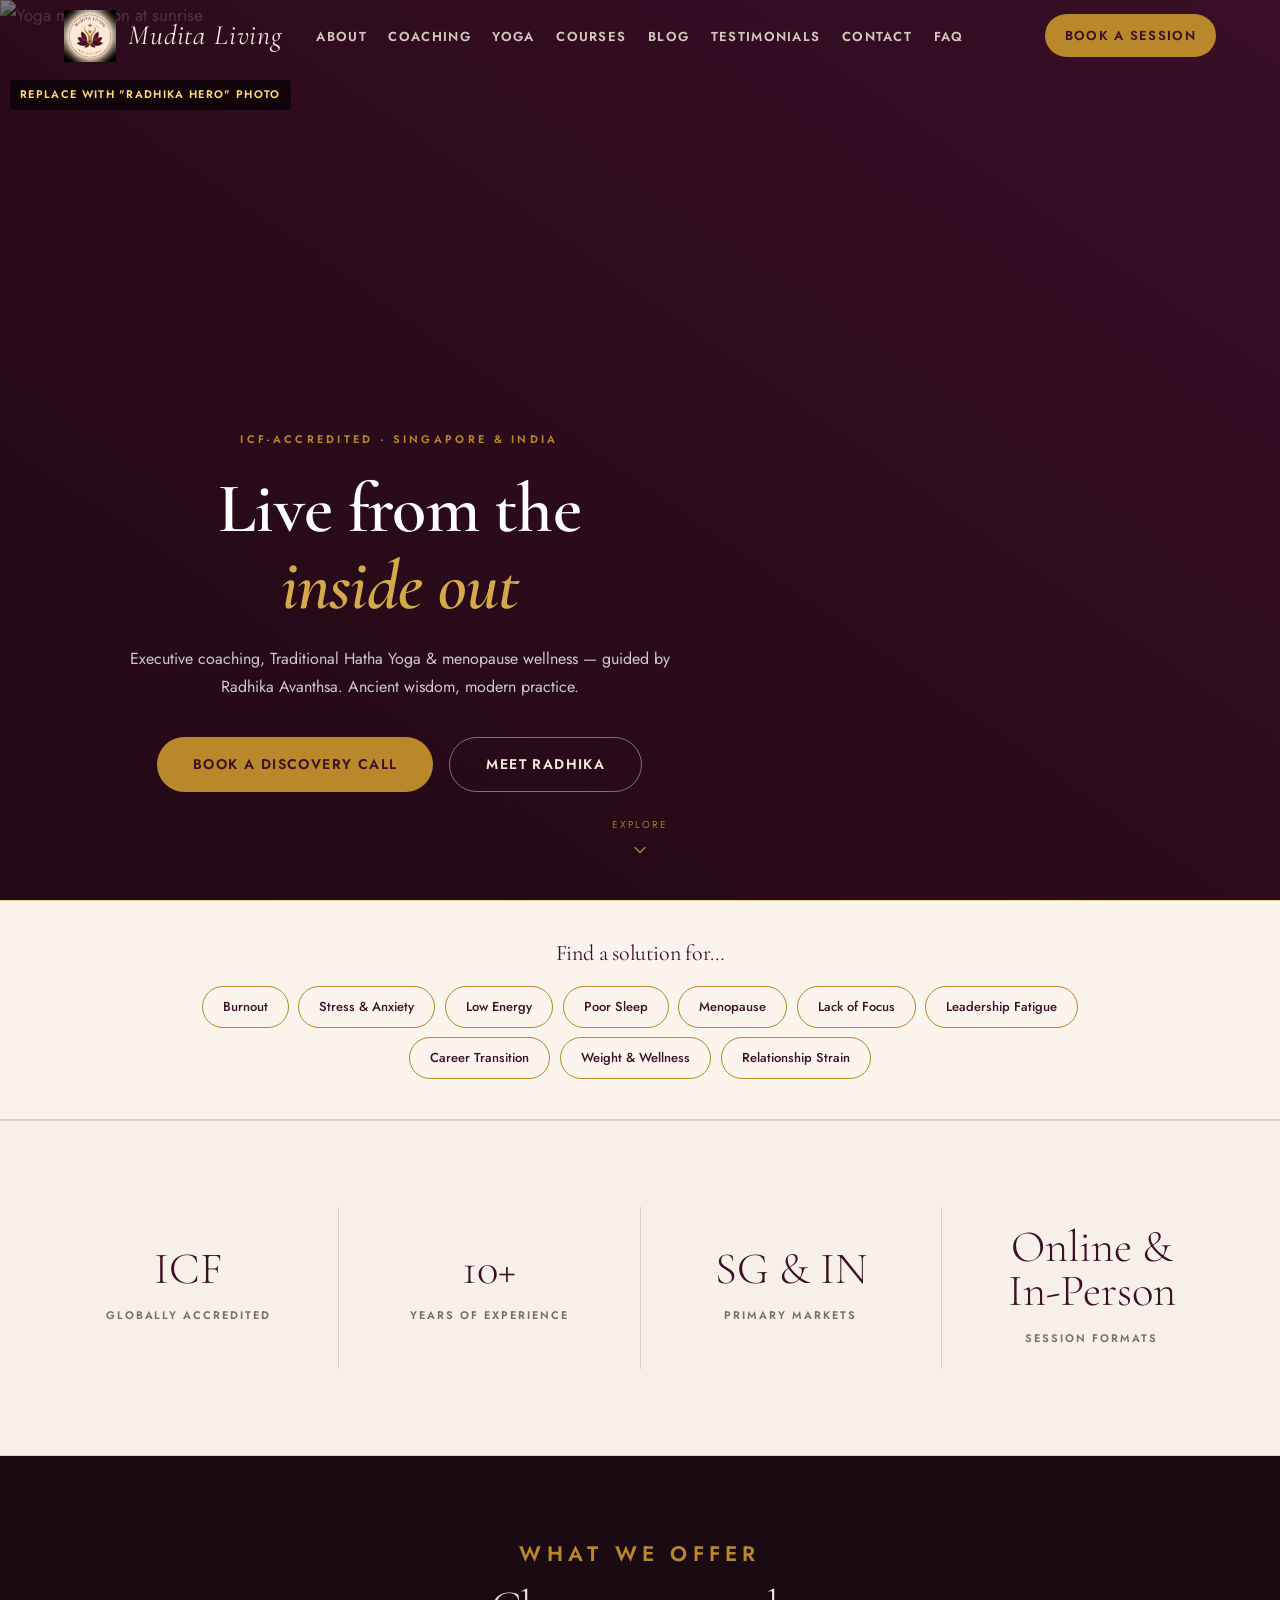
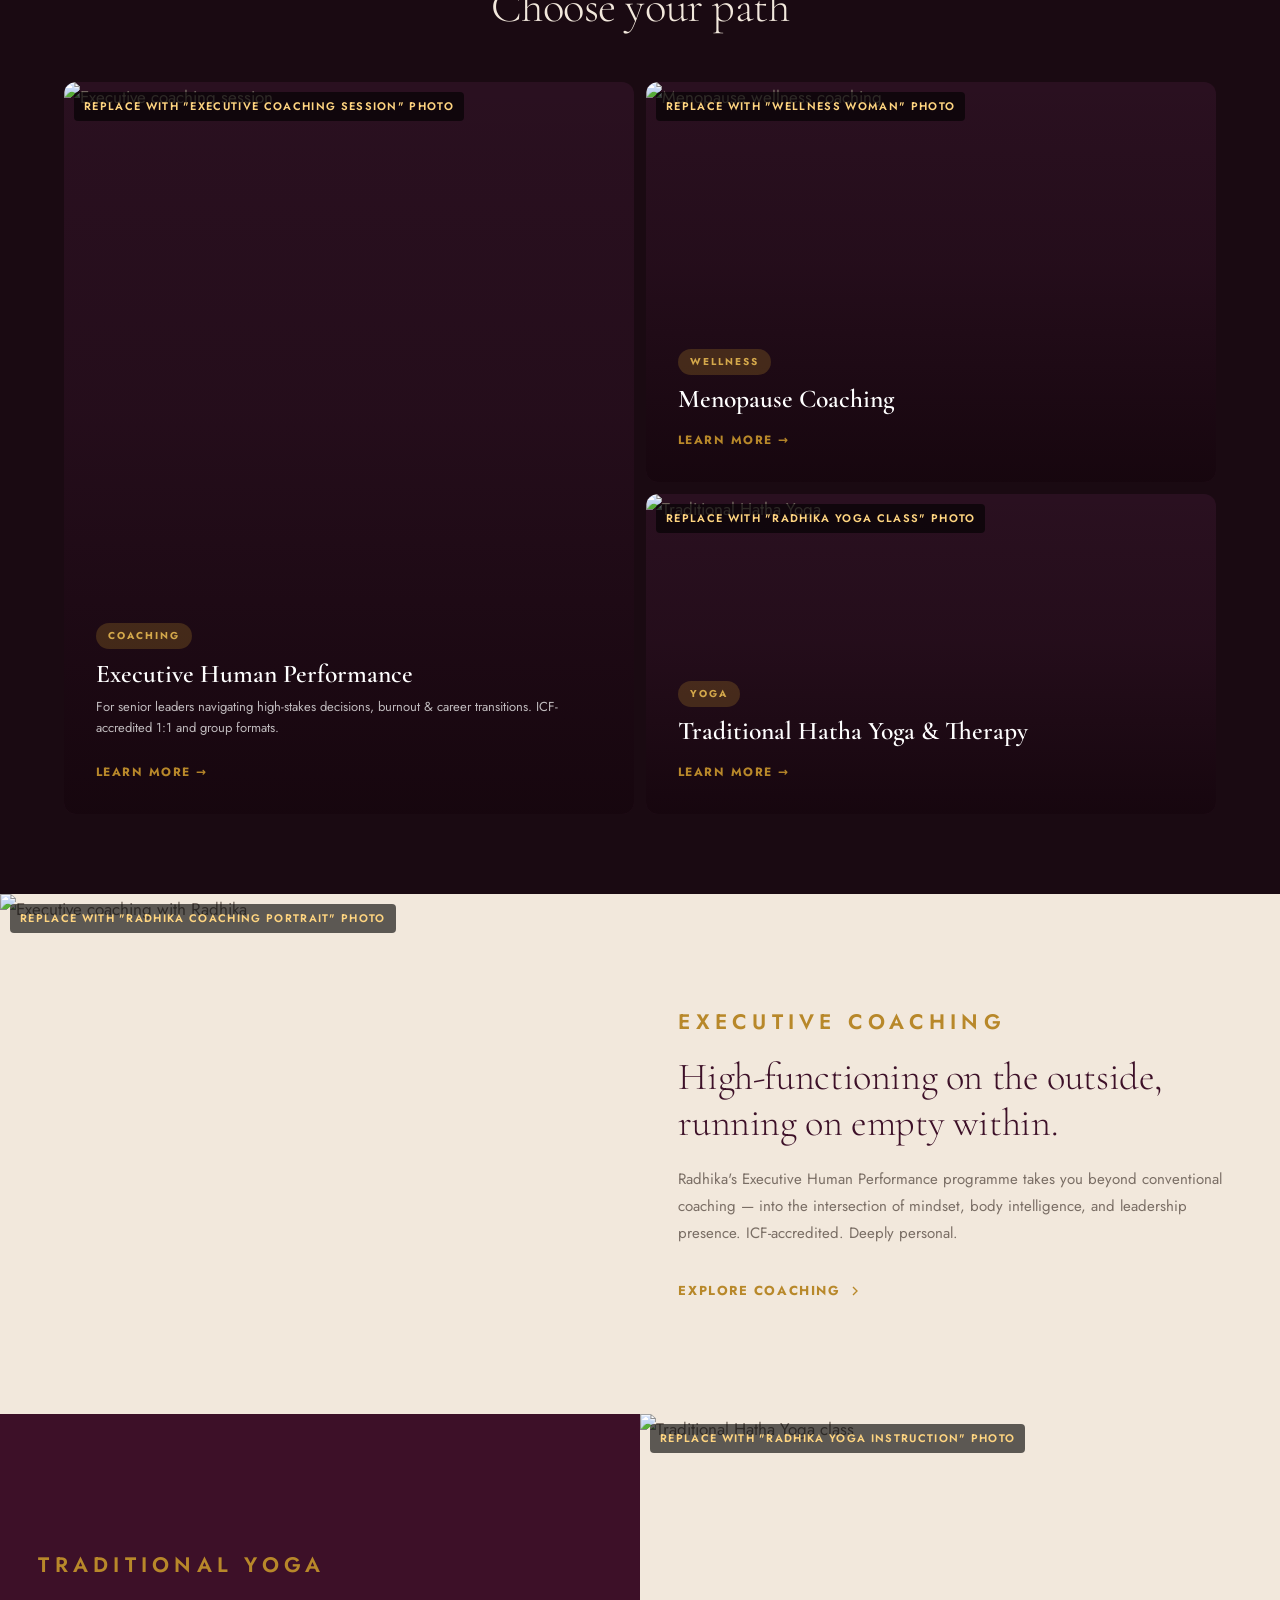
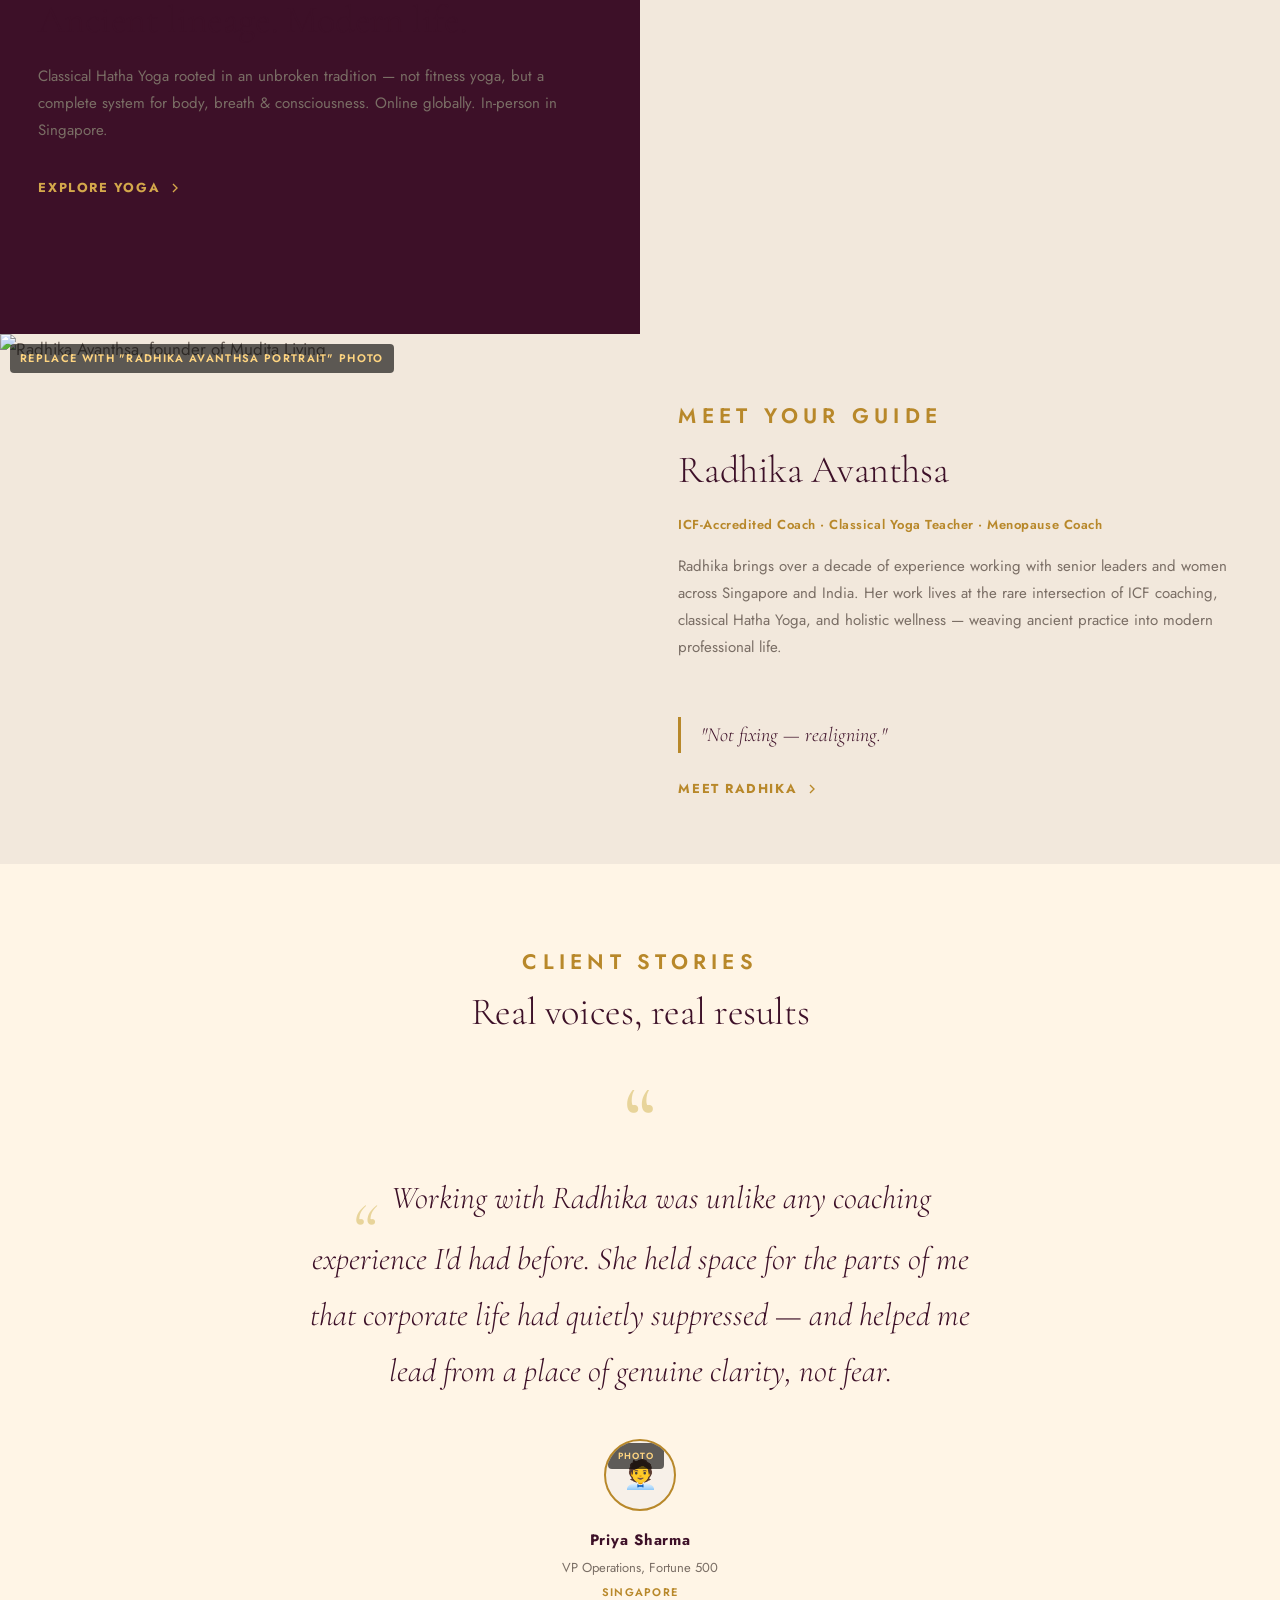
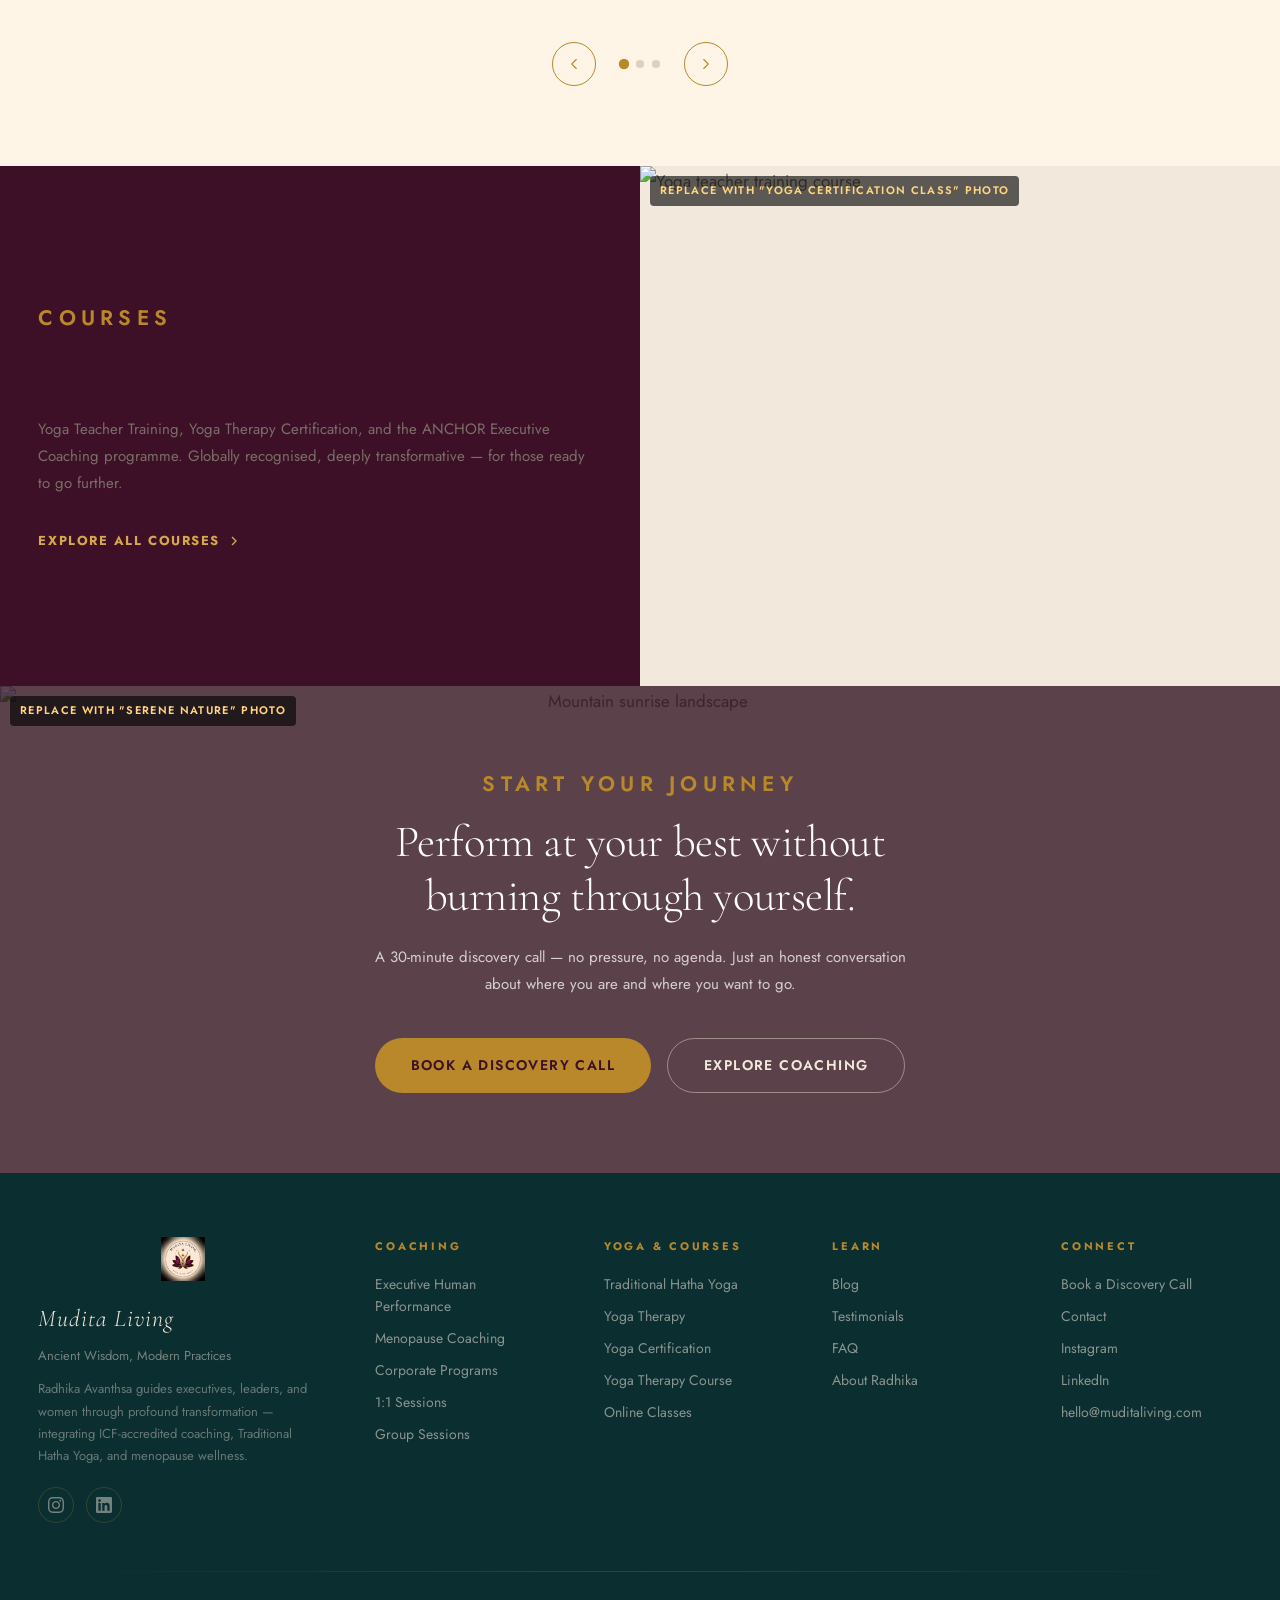
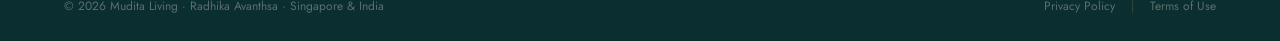
==== commit f8726b47: "Fix carousel overflow, body text +20%, photo heroes all pages - Fix testimonial carousel overflow (o" ====
--- a/index.html
+++ b/index.html
@@ -182,6 +182,7 @@
     .services-section {
       background: #1a0a12;
       padding: 5rem 5%;
+      overflow: hidden;
     }
     .services-section .sec-header {
       text-align: center; margin-bottom: 3rem;
@@ -267,6 +268,9 @@
       display: grid;
       grid-template-columns: 1fr 1fr;
       min-height: 520px;
+      width: 100%;
+      max-width: 100%;
+      overflow: hidden;
     }
     .split-section--flip { direction: rtl; }
     .split-section--flip > * { direction: ltr; }
@@ -285,7 +289,8 @@
       background: var(--cream);
       display: flex; flex-direction: column;
       justify-content: center;
-      padding: 5rem 7%;
+      padding: 4rem 6%;
+      min-width: 0;
     }
     .split-text--dark { background: var(--dark-burgundy); }
     .split-text--dark .section-label { color: var(--gold); }
@@ -331,28 +336,29 @@
       margin: 0.5rem 0 0;
     }
 
-    .tc-outer { max-width: 860px; margin: 0 auto; position: relative; }
-    .tc-track { display: flex; transition: transform 0.5s cubic-bezier(0.4,0,0.2,1); }
+    .tc-outer { max-width: 860px; margin: 0 auto; position: relative; overflow: hidden; }
+    .tc-track { display: flex; transition: transform 0.5s cubic-bezier(0.4,0,0.2,1); width: 100%; }
     .tc-slide {
       min-width: 100%;
+      flex-shrink: 0;
       display: flex; flex-direction: column;
       align-items: center; text-align: center;
-      padding: 0 2rem;
+      padding: 0 3rem;
     }
     .tc-quote-mark {
       font-family: var(--font-display);
-      font-size: 80px; line-height: 0.6;
+      font-size: 100px; line-height: 0.6;
       color: var(--pale-gold);
-      margin-bottom: 1rem;
+      margin-bottom: 1.25rem;
       display: block;
     }
     .tc-quote {
       font-family: var(--font-display);
-      font-size: clamp(18px, 2.2vw, 24px);
+      font-size: clamp(22px, 2.8vw, 32px);
       font-style: italic; font-weight: 300;
       color: var(--dark-burgundy);
-      line-height: 1.7;
-      max-width: 680px;
+      line-height: 1.75;
+      max-width: 700px;
       margin: 0 auto 2.5rem;
     }
     .tc-photo {
@@ -427,19 +433,22 @@
     @media (max-width: 900px) {
       .bento-grid {
         grid-template-columns: 1fr;
-        grid-template-rows: 400px 280px 280px;
+        grid-template-rows: auto;
       }
-      .bento-card--large { grid-row: auto; }
+      .bento-card { min-height: 300px; }
+      .bento-card--large { min-height: 400px; grid-row: auto; }
       .split-section { grid-template-columns: 1fr; }
       .split-section--flip { direction: ltr; }
-      .split-img { height: 320px; }
-      .split-text { padding: 3.5rem 7%; }
+      .split-img { height: 320px; min-height: 280px; }
+      .split-text { padding: 3rem 5%; }
       .stats-band__item { border-right: none; border-bottom: 1px solid var(--warm-beige); }
       .stats-band__item:last-child { border-bottom: none; }
     }
     @media (max-width: 600px) {
-      .home-hero__content { left: 5%; right: 5%; }
-      .home-hero__title { font-size: clamp(32px, 8vw, 48px); }
+      .home-hero__content { left: 5%; right: 5%; max-width: 90%; }
+      .home-hero__title { font-size: clamp(30px, 8vw, 46px); }
+      .solution-pills { padding: 0 2%; }
+      .stats-band__inner { padding: 0 4%; }
     }
   </style>
 </head>
--- a/assets/global.css
+++ b/assets/global.css
@@ -75,13 +75,14 @@
    RESET
 ───────────────────────────────────────── */
 *, *::before, *::after { box-sizing: border-box; margin: 0; padding: 0; }
-html { scroll-behavior: smooth; }
+html { scroll-behavior: smooth; overflow-x: hidden; }
 body {
   font-family: var(--font-body);
-  font-size: var(--text-body);
+  font-size: 17px;
   color: var(--muted-brown);
   background-color: var(--cream);
-  line-height: 1.75;
+  line-height: 1.8;
+  overflow-x: hidden;
   -webkit-font-smoothing: antialiased;
   -moz-osx-font-smoothing: grayscale;
 }
@@ -91,6 +92,73 @@
 button { cursor: pointer; font-family: inherit; border: none; background: none; }
 
 /* ─────────────────────────────────────────
+   PHOTO REPLACE LABEL (global)
+───────────────────────────────────────── */
+.photo-label {
+  position: absolute;
+  top: 10px; left: 10px;
+  background: rgba(0,0,0,0.62);
+  color: #FFD580;
+  font-family: var(--font-body);
+  font-size: 11px; font-weight: 600;
+  letter-spacing: 0.12em; text-transform: uppercase;
+  padding: 5px 10px; border-radius: 4px;
+  z-index: 20; pointer-events: none; white-space: nowrap;
+}
+
+/* ─────────────────────────────────────────
+   PAGE PHOTO HERO (shared across all pages)
+───────────────────────────────────────── */
+.page-photo-hero {
+  position: relative;
+  min-height: 70vh;
+  display: flex;
+  align-items: flex-end;
+  overflow: hidden;
+  background-size: cover;
+  background-position: center 30%;
+  background-color: var(--dark-burgundy);
+}
+.page-photo-hero__overlay {
+  position: absolute; inset: 0;
+  background: linear-gradient(
+    to top right,
+    rgba(30,8,18,0.88) 0%,
+    rgba(30,8,18,0.55) 50%,
+    rgba(30,8,18,0.18) 100%
+  );
+}
+.page-photo-hero__content {
+  position: relative; z-index: 2;
+  padding: calc(var(--nav-height) + 5rem) 7% 5rem;
+  max-width: 720px;
+  width: 100%;
+}
+.page-photo-hero__content .section-label { color: var(--gold); margin-bottom: 1rem; display: block; }
+.page-photo-hero__content h1 {
+  font-family: var(--font-display);
+  font-size: clamp(36px, 5vw, 68px);
+  font-weight: 600; color: #fff;
+  line-height: 1.1; margin-bottom: 1.25rem;
+}
+.page-photo-hero__content h1 em { font-style: italic; color: var(--light-gold); }
+.page-photo-hero__content p {
+  font-size: 17px; color: rgba(255,255,255,0.78);
+  line-height: 1.8; margin-bottom: 2rem; max-width: 560px;
+}
+.page-photo-hero__content .hero-actions { display: flex; gap: 1rem; flex-wrap: wrap; }
+.page-photo-hero__chip-row { display: flex; flex-wrap: wrap; gap: 0.6rem; margin: 1rem 0 1.5rem; }
+.page-photo-hero__chip {
+  font-family: var(--font-body);
+  font-size: 12px; font-weight: 600;
+  letter-spacing: 0.1em; text-transform: uppercase;
+  border: 1.5px solid rgba(184,136,42,0.7);
+  color: var(--light-gold);
+  padding: 7px 18px; border-radius: 999px;
+  background: rgba(184,136,42,0.12);
+}
+
+/* ─────────────────────────────────────────
    TYPOGRAPHY
 ───────────────────────────────────────── */
 h1, h2, h3, h4, h5, h6 {
@@ -103,7 +171,7 @@
 h2 { font-size: var(--text-h2); font-weight: 400; }
 h3 { font-size: var(--text-h3); font-weight: 500; }
 
-p { color: var(--muted-brown); line-height: 1.75; }
+p { color: var(--muted-brown); line-height: 1.8; font-size: 17px; }
 
 /* Section labels */
 .section-label {
@@ -165,7 +233,7 @@
 .section-header p {
   max-width: 560px;
   margin: 0 auto;
-  font-size: 34px;
+  font-size: 17px;
   line-height: 1.8;
 }
 section { padding: var(--space-lg) 0; }
@@ -181,7 +249,7 @@
   color: var(--dark-burgundy);
   font-family: var(--font-body);
   font-weight: 600;
-  font-size: 28px;
+  font-size: 14px;
   letter-spacing: 0.1em;
   text-transform: uppercase;
   padding: 15px 36px;
@@ -204,7 +272,7 @@
   color: var(--cream);
   font-family: var(--font-body);
   font-weight: 600;
-  font-size: 28px;
+  font-size: 14px;
   letter-spacing: 0.1em;
   text-transform: uppercase;
   padding: 14px 36px;
@@ -227,7 +295,7 @@
   color: var(--gold);
   font-family: var(--font-body);
   font-weight: 600;
-  font-size: 28px;
+  font-size: 14px;
   letter-spacing: 0.1em;
   text-transform: uppercase;
   padding: 14px 36px;
@@ -579,6 +647,13 @@
 }
 
 /* ─────────────────────────────────────────
+   CAROUSEL GLOBAL FIX
+───────────────────────────────────────── */
+.testimonial-carousel { overflow: hidden; }
+.tc-track { display: flex; width: 100%; }
+.tc-slide { min-width: 100%; flex-shrink: 0; }
+
+/* ─────────────────────────────────────────
    TESTIMONIAL CARDS
 ───────────────────────────────────────── */
 .testimonial-card {
@@ -604,9 +679,9 @@
 }
 .testimonial-card p {
   font-family: var(--font-display);
-  font-size: 36px;
+  font-size: clamp(18px, 2vw, 22px);
   font-style: italic;
-  line-height: 1.65;
+  line-height: 1.7;
   color: var(--dark-burgundy);
   margin-bottom: 1.5rem;
 }
@@ -800,7 +875,7 @@
   border: none;
   cursor: pointer;
   font-family: var(--font-display);
-  font-size: 39px;
+  font-size: 20px;
   font-weight: 500;
   color: var(--dark-burgundy);
   transition: color var(--ease);
@@ -819,7 +894,7 @@
   flex-shrink: 0;
   transition: border-color var(--ease), background var(--ease), transform 0.3s ease;
   color: var(--muted-brown);
-  font-size: 34px;
+  font-size: 16px;
   font-weight: 300;
 }
 .faq-question.is-open .faq-icon {
@@ -836,7 +911,7 @@
 .faq-answer.is-open { max-height: 1000px; }
 .faq-answer-inner {
   padding: 0 0 1.75rem;
-  font-size: 31px;
+  font-size: 17px;
   line-height: 1.8;
   color: var(--muted-brown);
 }
@@ -862,7 +937,7 @@
   border: 1.5px solid var(--warm-beige);
   border-radius: var(--radius-md);
   font-family: var(--font-body);
-  font-size: 31px;
+  font-size: 17px;
   color: var(--dark-burgundy);
   transition: border-color var(--ease), box-shadow var(--ease);
   outline: none;
@@ -1061,7 +1136,7 @@
   .hero-actions .btn-outline { width: 100%; justify-content: center; }
 
   /* Forms */
-  .form-control { font-size: 34px !important; }
+  .form-control { font-size: 16px !important; }
 }
 
 @media (max-width: 480px) {
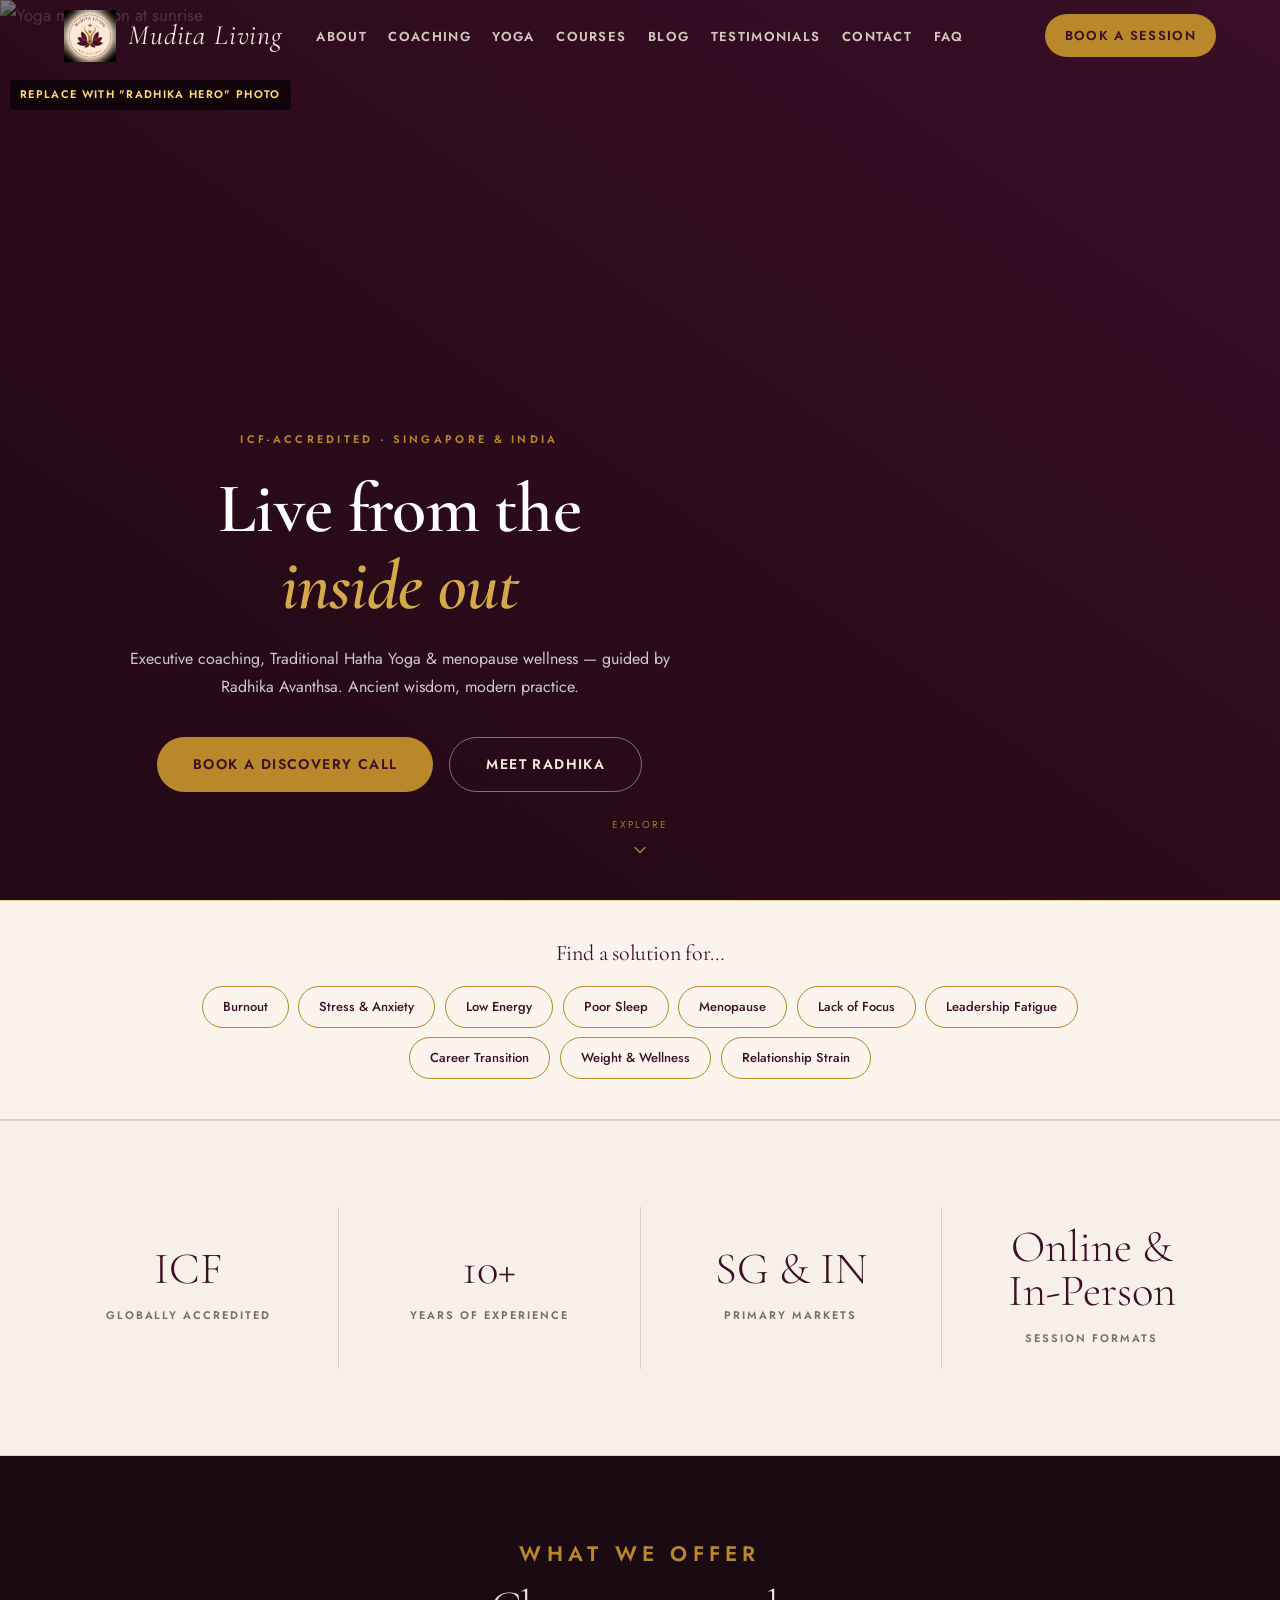
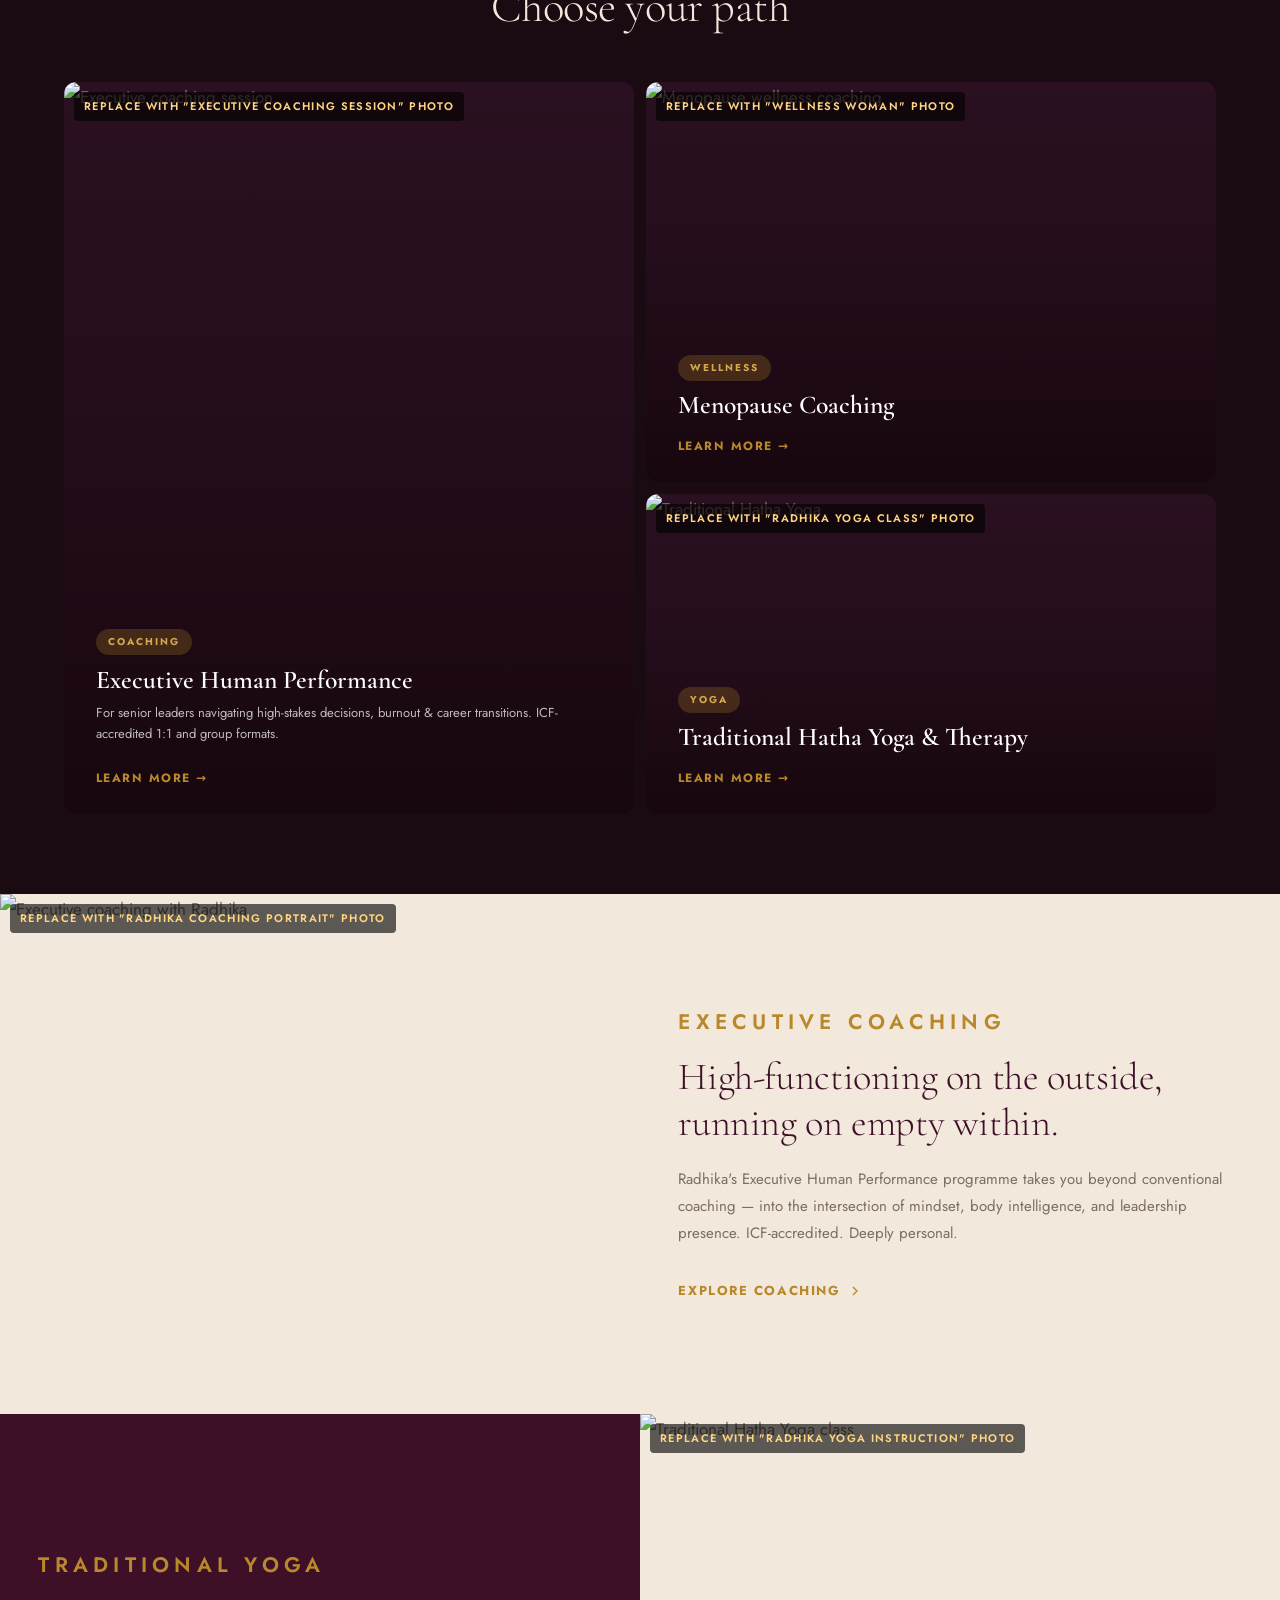
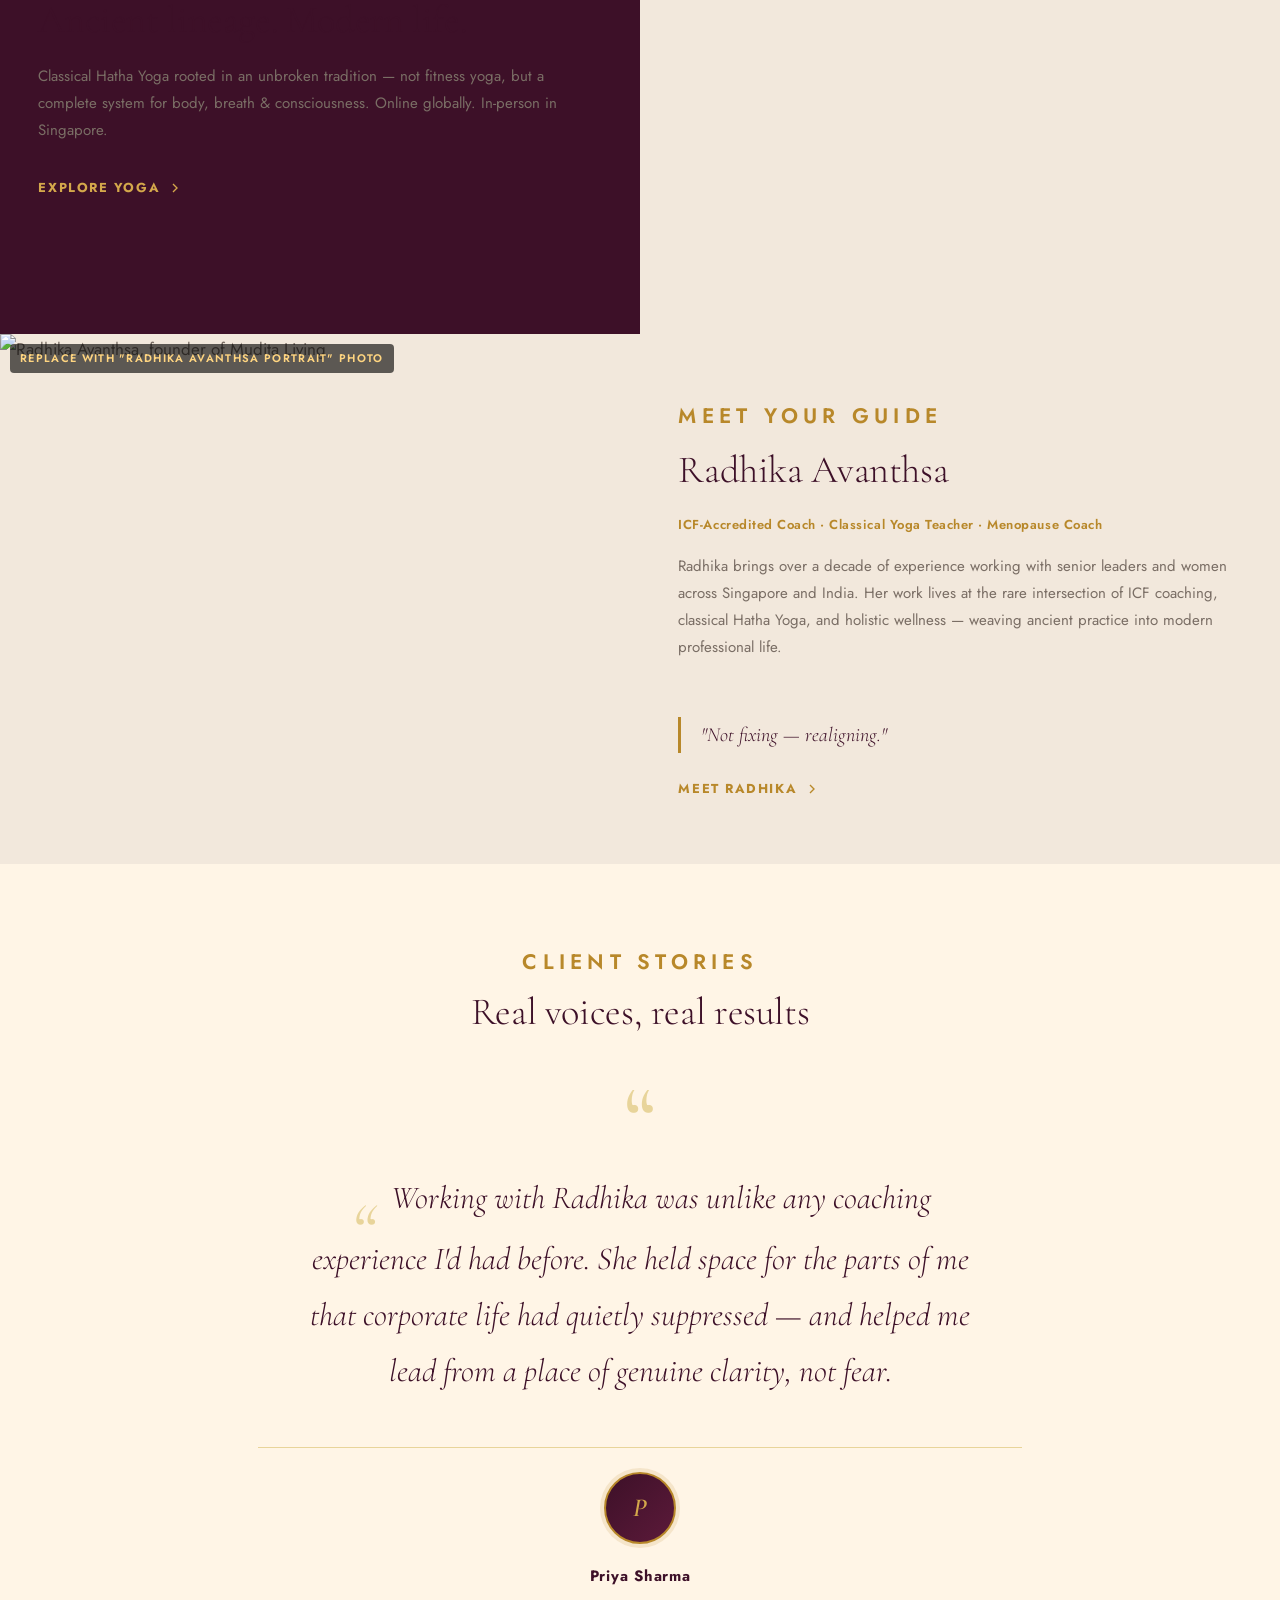
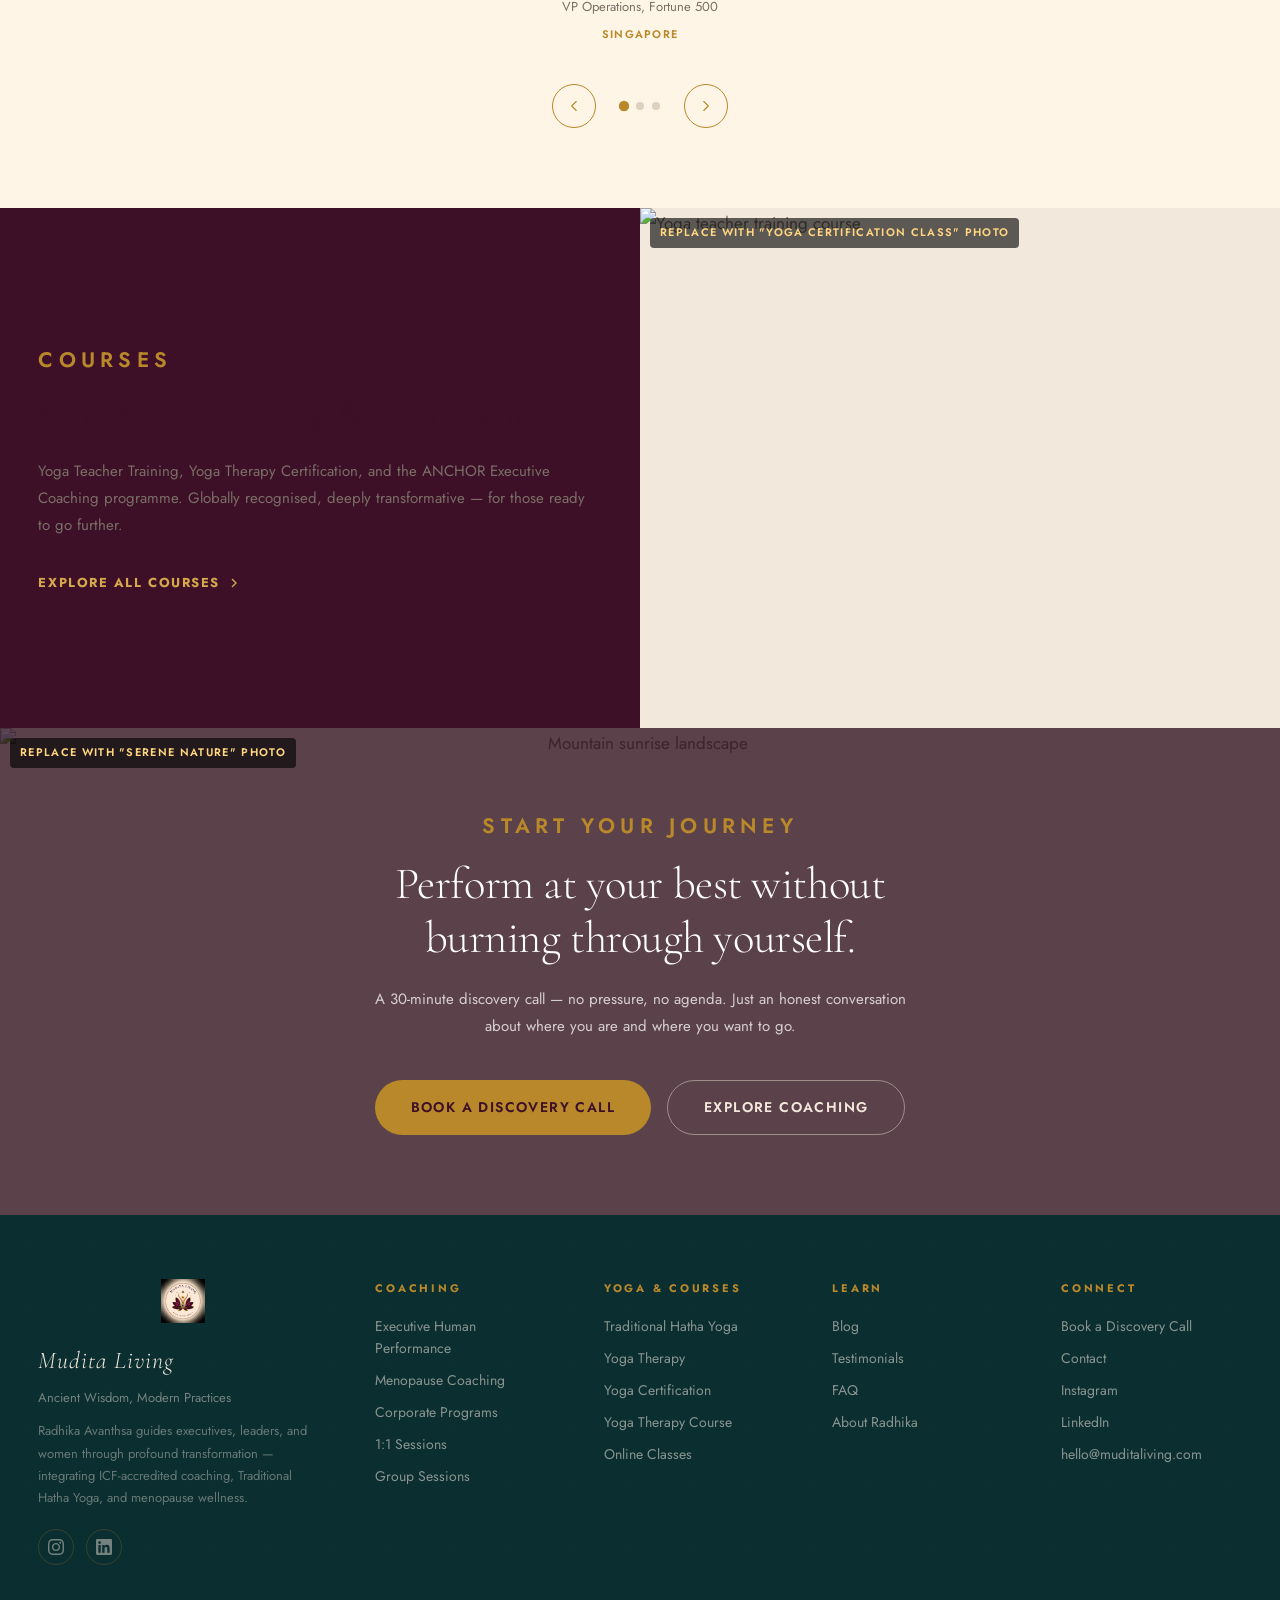
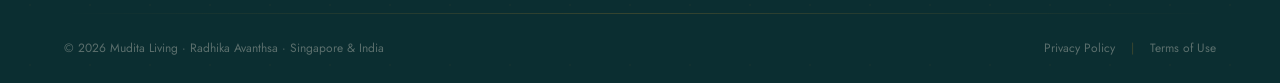
==== commit cc37fa13: "Visual polish v3.0 — scroll reveal, micro-interactions, testimonial redesign - Scroll reveal system " ====
--- a/index.html
+++ b/index.html
@@ -6,6 +6,22 @@
   <title>Mudita Living — Executive Coaching, Yoga & Wellness | Radhika Avanthsa</title>
   <meta name="description" content="ICF-accredited executive coaching, Traditional Hatha Yoga, and menopause wellness with Radhika Avanthsa. Singapore & India. Ancient wisdom, modern practices.">
   <link rel="canonical" href="https://muditaliving.com/">
+  <!-- Open Graph -->
+  <meta property="og:type" content="website" />
+  <meta property="og:url" content="https://muditaliving.com/" />
+  <meta property="og:title" content="Mudita Living — Executive Coaching, Yoga & Wellness | Radhika Avanthsa" />
+  <meta property="og:description" content="ICF-accredited executive coaching, Traditional Hatha Yoga, and menopause wellness with Radhika Avanthsa. Singapore & India." />
+  <meta property="og:image" content="https://muditaliving.com/assets/images/og-home.jpg" />
+  <meta property="og:site_name" content="Mudita Living" />
+  <!-- Twitter Card -->
+  <meta name="twitter:card" content="summary_large_image" />
+  <meta name="twitter:title" content="Mudita Living — Executive Coaching, Yoga & Wellness" />
+  <meta name="twitter:description" content="ICF-accredited executive coaching, Traditional Hatha Yoga, and menopause wellness with Radhika Avanthsa. Singapore & India." />
+  <meta name="twitter:image" content="https://muditaliving.com/assets/images/og-home.jpg" />
+  <!-- Fonts -->
+  <link rel="preconnect" href="https://fonts.googleapis.com">
+  <link rel="preconnect" href="https://fonts.gstatic.com" crossorigin>
+  <link rel="stylesheet" href="https://fonts.googleapis.com/css2?family=Cormorant+Garamond:ital,wght@0,300;0,400;0,500;0,600;0,700;1,300;1,400;1,600&family=Jost:wght@300;400;500;600;700&display=swap">
   <link rel="stylesheet" href="assets/global.css">
   <style>
 
@@ -35,12 +51,22 @@
       overflow: hidden;
       background: var(--dark-burgundy);
     }
+    @keyframes kenBurns {
+      0%   { transform: scale(1)    translate(0%, 0%); }
+      50%  { transform: scale(1.06) translate(-1%, -0.5%); }
+      100% { transform: scale(1)    translate(0%, 0%); }
+    }
     .home-hero__bg {
       position: absolute;
       inset: 0;
       width: 100%; height: 100%;
       object-fit: cover;
       object-position: center 30%;
+      animation: kenBurns 22s ease-in-out infinite;
+      transform-origin: center center;
+    }
+    @media (prefers-reduced-motion: reduce) {
+      .home-hero__bg { animation: none; }
     }
     /* gradient: dark bottom-left fading to transparent top-right */
     .home-hero__overlay {
@@ -395,7 +421,7 @@
     .cta-band {
       position: relative;
       overflow: hidden;
-      min-height: 420px;
+      min-height: 380px;
       display: flex; align-items: center; justify-content: center;
       text-align: center;
     }
@@ -430,27 +456,138 @@
     .cta-band__actions { display: flex; gap: 1rem; justify-content: center; flex-wrap: wrap; }
 
     /* ══ RESPONSIVE ══ */
+    /* ── Tablet ── */
     @media (max-width: 900px) {
-      .bento-grid {
-        grid-template-columns: 1fr;
-        grid-template-rows: auto;
-      }
+      .bento-grid { grid-template-columns: 1fr; grid-template-rows: auto; }
       .bento-card { min-height: 300px; }
       .bento-card--large { min-height: 400px; grid-row: auto; }
       .split-section { grid-template-columns: 1fr; }
       .split-section--flip { direction: ltr; }
-      .split-img { height: 320px; min-height: 280px; }
+      .split-img { height: 300px; min-height: 260px; }
       .split-text { padding: 3rem 5%; }
-      .stats-band__item { border-right: none; border-bottom: 1px solid var(--warm-beige); }
-      .stats-band__item:last-child { border-bottom: none; }
-    }
-    @media (max-width: 600px) {
-      .home-hero__content { left: 5%; right: 5%; max-width: 90%; }
-      .home-hero__title { font-size: clamp(30px, 8vw, 46px); }
-      .solution-pills { padding: 0 2%; }
-      .stats-band__inner { padding: 0 4%; }
+    }
+
+    /* ── Mobile ── */
+    @media (max-width: 768px) {
+      /* Hero */
+      .home-hero { min-height: 92vh; }
+      .home-hero__content { left: 5%; right: 5%; bottom: 10%; max-width: 100%; }
+      .home-hero__title { font-size: clamp(28px, 8vw, 44px); margin-bottom: 1rem; }
+      .home-hero__subtitle { font-size: 15px; margin-bottom: 1.75rem; }
+      .home-hero__actions { flex-direction: column; gap: 0.75rem; }
+      .home-hero__actions .btn-primary,
+      .home-hero__actions .btn-outline { width: 100%; justify-content: center; }
+
+      /* Solutions strip */
+      .solutions-strip { padding: 2rem 4%; }
+      .solutions-strip h3 { font-size: 17px; margin-bottom: 1rem; }
+      .solution-pill { font-size: 12px; padding: 7px 14px; }
+
+      /* Bento */
+      .bento-card { min-height: 260px; }
+      .bento-card--large { min-height: 340px; }
+      .bento-card__title { font-size: 20px; }
+      .bento-card__desc { display: none; }
+      .bento-card__body { padding: 1.25rem 1.5rem; }
+      .services-section { padding: 3.5rem 4%; }
+      .services-section .sec-header h2 { font-size: 28px; }
+
+      /* Split sections */
+      .split-section { grid-template-columns: 1fr; overflow: hidden; }
+      .split-section--flip { direction: ltr; }
+      .split-img { height: 260px; }
+      .split-text { padding: 2.5rem 5%; }
+      .split-text h2 { font-size: clamp(22px, 6vw, 32px); }
+      .split-text p { font-size: 15px; }
+      .split-link { font-size: 12px; }
+
+      /* Testimonial section */
+      .testimonial-section { padding: 3.5rem 4%; }
+      .testimonial-section .sec-header h2 { font-size: 26px; }
+
+      /* CTA band */
+      .cta-band__content h2 { font-size: clamp(24px, 6vw, 36px); }
+      .cta-band__content p { font-size: 15px; }
+      .cta-band__actions { flex-direction: column; gap: 0.75rem; align-items: center; }
+      .cta-band__actions .btn-primary,
+      .cta-band__actions .btn-outline { width: 100%; max-width: 320px; justify-content: center; }
+    }
+
+    /* ── Small mobile ── */
+    @media (max-width: 480px) {
+      .home-hero__title { font-size: clamp(24px, 9vw, 36px); }
+      .bento-card { min-height: 220px; }
+      .bento-card--large { min-height: 280px; }
+      .split-img { height: 220px; }
+      .solution-pill { font-size: 11px; padding: 6px 12px; }
     }
   </style>
+  <!-- Structured Data: ProfessionalService -->
+  <script type="application/ld+json">
+  {
+    "@context": "https://schema.org",
+    "@type": "ProfessionalService",
+    "name": "Mudita Living",
+    "url": "https://muditaliving.com",
+    "email": "hello@muditaliving.com",
+    "description": "ICF-accredited executive coaching, Traditional Hatha Yoga, and menopause wellness with Radhika Avanthsa. Serving Singapore, India, and global online clients.",
+    "founder": {
+      "@type": "Person",
+      "name": "Radhika Avanthsa",
+      "url": "https://muditaliving.com/pages/about.html"
+    },
+    "address": {
+      "@type": "PostalAddress",
+      "addressLocality": "Singapore",
+      "addressCountry": "SG"
+    },
+    "areaServed": [
+      { "@type": "Country", "name": "Singapore" },
+      { "@type": "Country", "name": "India" },
+      { "@type": "AdministrativeArea", "name": "Global (Online)" }
+    ],
+    "hasOfferCatalog": {
+      "@type": "OfferCatalog",
+      "name": "Services",
+      "itemListElement": [
+        {
+          "@type": "Offer",
+          "itemOffered": {
+            "@type": "Service",
+            "name": "Executive Human Performance Coaching",
+            "url": "https://muditaliving.com/pages/coaching.html"
+          }
+        },
+        {
+          "@type": "Offer",
+          "itemOffered": {
+            "@type": "Service",
+            "name": "Menopause Coaching",
+            "url": "https://muditaliving.com/pages/coaching.html"
+          }
+        },
+        {
+          "@type": "Offer",
+          "itemOffered": {
+            "@type": "Service",
+            "name": "Traditional Hatha Yoga & Yoga Therapy",
+            "url": "https://muditaliving.com/pages/yoga.html"
+          }
+        }
+      ]
+    }
+  }
+  </script>
+  <!-- Structured Data: WebSite -->
+  <script type="application/ld+json">
+  {
+    "@context": "https://schema.org",
+    "@type": "WebSite",
+    "name": "Mudita Living",
+    "url": "https://muditaliving.com",
+    "description": "Executive coaching, Traditional Hatha Yoga, and menopause wellness with Radhika Avanthsa."
+  }
+  </script>
 </head>
 <body>
 
@@ -466,6 +603,7 @@
       src="https://images.unsplash.com/photo-1506126613408-eca07ce68773?w=1920&q=80&auto=format&fit=crop"
       alt="Yoga meditation at sunrise"
       loading="eager"
+      fetchpriority="high"
     >
     <div class="photo-label" style="position:absolute;top:80px;left:10px;z-index:10;">Replace with "Radhika hero" photo</div>
     <div class="home-hero__overlay" aria-hidden="true"></div>
@@ -545,7 +683,7 @@
     <div class="bento-grid">
 
       <!-- Large card — Executive Coaching -->
-      <a href="pages/coaching.html" class="bento-card bento-card--large">
+      <a href="pages/coaching.html" class="bento-card bento-card--large reveal">
         <div class="photo-label">Replace with "executive coaching session" photo</div>
         <img
           class="bento-card__img"
@@ -563,7 +701,7 @@
       </a>
 
       <!-- Top-right card — Menopause Coaching -->
-      <a href="pages/coaching.html" class="bento-card">
+      <a href="pages/coaching.html" class="bento-card reveal reveal-d1">
         <div class="photo-label">Replace with "wellness woman" photo</div>
         <img
           class="bento-card__img"
@@ -580,7 +718,7 @@
       </a>
 
       <!-- Bottom-right card — Hatha Yoga -->
-      <a href="pages/yoga.html" class="bento-card">
+      <a href="pages/yoga.html" class="bento-card reveal reveal-d2">
         <div class="photo-label">Replace with "Radhika yoga class" photo</div>
         <img
           class="bento-card__img"
@@ -686,34 +824,36 @@
         <div class="tc-slide">
           <span class="tc-quote-mark">&ldquo;</span>
           <p class="tc-quote">Working with Radhika was unlike any coaching experience I'd had before. She held space for the parts of me that corporate life had quietly suppressed — and helped me lead from a place of genuine clarity, not fear.</p>
-          <div class="tc-photo">
-            <!-- Replace with client headshot photo -->
-            <div class="photo-label" style="font-size:9px;top:2px;left:2px;">Photo</div>
-            🧑‍💼
+          <div class="tc-attribution">
+            <div class="tc-initials">P</div>
+            <div class="tc-name">Priya Sharma</div>
+            <div class="tc-role">VP Operations, Fortune 500</div>
+            <div class="tc-loc">Singapore</div>
           </div>
-          <div class="tc-name">Priya Sharma</div>
-          <div class="tc-role">VP Operations, Fortune 500</div>
-          <div class="tc-loc">Singapore</div>
         </div>
 
         <!-- Slide 2 -->
         <div class="tc-slide">
           <span class="tc-quote-mark">&ldquo;</span>
           <p class="tc-quote">The menopause coaching programme changed everything. I finally understood what my body was going through — and instead of fighting it, I learned to move with it. I feel stronger at 52 than I did at 35.</p>
-          <div class="tc-photo">🌸</div>
-          <div class="tc-name">Anita Menon</div>
-          <div class="tc-role">Entrepreneur &amp; Mother</div>
-          <div class="tc-loc">Mumbai, India</div>
+          <div class="tc-attribution">
+            <div class="tc-initials">A</div>
+            <div class="tc-name">Anita Menon</div>
+            <div class="tc-role">Entrepreneur &amp; Mother</div>
+            <div class="tc-loc">Mumbai, India</div>
+          </div>
         </div>
 
         <!-- Slide 3 -->
         <div class="tc-slide">
           <span class="tc-quote-mark">&ldquo;</span>
           <p class="tc-quote">I came in burned out and deeply disconnected from myself. The combination of Radhika's yoga practice and coaching gave me an entirely new relationship with my own capacity. I'm a better leader — and a better human.</p>
-          <div class="tc-photo">✨</div>
-          <div class="tc-name">David Chen</div>
-          <div class="tc-role">Managing Director, Private Equity</div>
-          <div class="tc-loc">Singapore</div>
+          <div class="tc-attribution">
+            <div class="tc-initials">D</div>
+            <div class="tc-name">David Chen</div>
+            <div class="tc-role">Managing Director, Private Equity</div>
+            <div class="tc-loc">Singapore</div>
+          </div>
         </div>
 
       </div>
@@ -782,7 +922,7 @@
 
   <!-- Footer injected by nav-component.js -->
 
-  <script src="assets/nav-component.js"></script>
+  <script src="assets/nav-component.js" defer></script>
   <script>
     /* Testimonial Carousel */
     (function () {
@@ -808,12 +948,36 @@
       startAuto();
     })();
 
-    /* Fade-up on scroll */
+    /* Scroll reveal — handles both .fade-up and .reveal */
     (function(){
-      var els = document.querySelectorAll('.fade-up');
+      var els = document.querySelectorAll('.fade-up, .reveal');
       if (!('IntersectionObserver' in window)) { els.forEach(function(e){ e.classList.add('is-visible'); }); return; }
-      var obs = new IntersectionObserver(function(entries){ entries.forEach(function(en){ if(en.isIntersecting){ en.target.classList.add('is-visible'); obs.unobserve(en.target); } }); }, { threshold: 0.12 });
+      var obs = new IntersectionObserver(function(entries){
+        entries.forEach(function(en){
+          if(en.isIntersecting){ en.target.classList.add('is-visible'); obs.unobserve(en.target); }
+        });
+      }, { threshold: 0.10, rootMargin: '0px 0px -40px 0px' });
       els.forEach(function(e){ obs.observe(e); });
+    })();
+
+    /* Stats band — subtle value pop on scroll */
+    (function(){
+      var band = document.querySelector('.stats-band');
+      if (!band || !('IntersectionObserver' in window)) return;
+      var obs = new IntersectionObserver(function(entries){
+        if(entries[0].isIntersecting){
+          band.querySelectorAll('.stats-band__value').forEach(function(el, i){
+            el.style.transition = 'transform 0.5s cubic-bezier(0.16,1,0.3,1) ' + (i*0.08) + 's, opacity 0.5s ease ' + (i*0.08) + 's';
+            el.style.opacity = '0';
+            el.style.transform = 'translateY(10px)';
+            requestAnimationFrame(function(){ setTimeout(function(){
+              el.style.opacity = '1'; el.style.transform = 'translateY(0)';
+            }, 50); });
+          });
+          obs.disconnect();
+        }
+      }, { threshold: 0.3 });
+      obs.observe(band);
     })();
   </script>
 </body>
--- a/assets/global.css
+++ b/assets/global.css
@@ -3,7 +3,7 @@
    Premium wellness & coaching brand
    ============================================================ */
 
-@import url('https://fonts.googleapis.com/css2?family=Cormorant+Garamond:ital,wght@0,300;0,400;0,500;0,600;0,700;1,300;1,400;1,600&family=Jost:wght@300;400;500;600;700&display=swap');
+/* Google Fonts loaded via <link> in each page <head> for performance */
 
 /* ─────────────────────────────────────────
    BRAND TOKENS
@@ -1047,17 +1047,42 @@
 .bg-cream-2  { background: var(--cream-2); }
 .bg-off-white { background: var(--off-white); }
 .bg-dark     {
-  background: linear-gradient(135deg, var(--dark-burgundy) 0%, var(--burgundy) 100%);
+  background: var(--cream-2);
   position: relative;
   overflow: hidden;
 }
-.bg-dark::before {
-  content: '';
-  position: absolute;
-  inset: 0;
-  background: url("data:image/svg+xml,%3Csvg width='60' height='60' viewBox='0 0 60 60' xmlns='http://www.w3.org/2000/svg'%3E%3Cg fill='none' fill-rule='evenodd'%3E%3Cg fill='%23B8882A' fill-opacity='0.06'%3E%3Ccircle cx='30' cy='30' r='1'/%3E%3C/g%3E%3C/g%3E%3C/svg%3E");
-  pointer-events: none;
-}
+/* Text overrides: bg-dark is now cream-2 so all text must be dark */
+.bg-dark h1, .bg-dark h2, .bg-dark h3, .bg-dark h4 { color: var(--dark-burgundy) !important; }
+.bg-dark p { color: var(--muted-brown) !important; }
+.bg-dark span, .bg-dark li { color: var(--muted-brown); }
+.bg-dark .section-label { color: var(--gold) !important; }
+.bg-dark blockquote,
+.bg-dark .philosophy-bigquote { color: var(--dark-burgundy) !important; }
+.bg-dark .philosophy-attribution { color: var(--gold) !important; }
+.bg-dark .philosophy-deco-line { background: var(--gold) !important; }
+/* Cards inside bg-dark — give them white background */
+.bg-dark .card,
+.bg-dark .testimonial-card,
+.bg-dark .cred-card,
+.bg-dark .stat-card,
+.bg-dark [class*="-card"] { background: var(--off-white) !important; border-color: var(--warm-beige) !important; }
+.bg-dark [class*="-card"] h2,
+.bg-dark [class*="-card"] h3 { color: var(--dark-burgundy) !important; }
+.bg-dark [class*="-card"] p { color: var(--muted-brown) !important; }
+/* Stats in bg-dark */
+.bg-dark .stat-number, .bg-dark .stats-band__value { color: var(--dark-burgundy) !important; }
+.bg-dark .stat-label, .bg-dark .stats-band__label { color: var(--muted-brown) !important; }
+/* Buttons in bg-dark */
+.bg-dark .btn-primary { background: var(--gold) !important; color: var(--dark-burgundy) !important; }
+.bg-dark .btn-outline { border-color: var(--gold) !important; color: var(--gold) !important; background: transparent !important; }
+.bg-dark .btn-outline-dark { border-color: var(--gold) !important; color: var(--gold) !important; }
+/* Input / newsletter forms */
+.bg-dark input, .bg-dark textarea, .bg-dark select {
+  background: #fff !important; color: var(--dark-burgundy) !important;
+  border-color: var(--warm-beige) !important;
+}
+/* Dividers */
+.bg-dark .divider-gold { background: var(--gold) !important; }
 
 /* ─────────────────────────────────────────
    TRUSTED BY STRIP
@@ -1809,3 +1834,229 @@
   .tc-quote { font-size: 18px; }
   .media-bar__inner { gap: 1.5rem; }
 }
+
+/* ═══════════════════════════════════════════════════════
+   COMPREHENSIVE MOBILE — 768px and below
+   ═══════════════════════════════════════════════════════ */
+@media (max-width: 768px) {
+
+  /* ── Page photo hero ── */
+  .page-photo-hero { min-height: 55vh; align-items: flex-end; }
+  .page-photo-hero__content {
+    padding: calc(var(--nav-height) + 2.5rem) 5% 3rem;
+    max-width: 100%;
+  }
+  .page-photo-hero__content h1 { font-size: clamp(28px, 7vw, 42px); }
+  .page-photo-hero__content p { font-size: 15px; }
+  .page-photo-hero__chip-row { gap: 0.4rem; }
+  .page-photo-hero__chip { font-size: 10px; padding: 5px 12px; }
+  .page-photo-hero__content .hero-actions { flex-direction: column; gap: 0.75rem; }
+  .page-photo-hero__content .hero-actions .btn-primary,
+  .page-photo-hero__content .hero-actions .btn-outline { width: 100%; justify-content: center; text-align: center; }
+
+  /* ── Nav ── */
+  .ml-nav { padding: 0 4%; }
+  .nav-logo img { height: 38px; }
+  .nav-logo-text { font-size: 20px; }
+
+  /* ── Footer mega grid ── */
+  .footer-mega-grid { grid-template-columns: 1fr 1fr; gap: 1.5rem; padding: 2.5rem 5% 1.5rem; }
+
+  /* ── Approach / pillar grids ── */
+  .approach-grid,
+  .pillars-grid { grid-template-columns: 1fr !important; gap: 1.25rem !important; }
+
+  /* ── Credentials grid ── */
+  .creds-grid { grid-template-columns: 1fr 1fr !important; gap: 1rem !important; }
+
+  /* ── FAQ ── */
+  .faq-question { font-size: 18px; }
+  .faq-answer-inner { font-size: 15px; }
+
+  /* ── Section headers ── */
+  .section-header { margin-bottom: 2.5rem; }
+  .section-header p { font-size: 15px; }
+  .section-label { font-size: 11px; letter-spacing: 0.2em; }
+
+  /* ── Section padding ── */
+  section { padding: 3.5rem 0; }
+  .section-inner { padding: 0 5%; }
+
+  /* ── Cards ── */
+  .card { padding: 1.5rem; }
+  .cred-card { padding: 1.5rem 1rem; }
+
+  /* ── Buttons ── */
+  .btn-primary, .btn-outline, .btn-outline-dark {
+    font-size: 13px;
+    padding: 13px 28px;
+    min-height: 44px;
+  }
+
+  /* ── Stats band ── */
+  .stats-band__inner { flex-direction: column; }
+  .stats-band__item { width: 100%; border-right: none; border-bottom: 1px solid var(--warm-beige); padding: 1.5rem 5%; text-align: left; display: flex; align-items: center; gap: 1rem; }
+  .stats-band__item:last-child { border-bottom: none; }
+  .stats-band__value { font-size: 32px; margin-bottom: 0; }
+  .stats-band__label { text-align: left; }
+
+  /* ── Testimonial carousel ── */
+  .tc-slide { padding: 0 1rem; }
+  .tc-quote { font-size: 18px; }
+  .tc-quote-mark { font-size: 64px; }
+  .tc-controls { margin-top: 1.75rem; }
+
+  /* ── Pull quote ── */
+  .pull-quote { padding: 1.25rem 1rem 1.25rem 2rem; font-size: 18px; margin: 1.5rem 0; }
+  .pull-quote::before { font-size: 80px; left: 0.1rem; }
+
+  /* ── Form ── */
+  .form-control { font-size: 16px !important; padding: 12px 14px; }
+  .form-label { font-size: 11px; }
+}
+
+/* ═══════════════════════════════════════════════════════
+   SMALL MOBILE — 480px and below
+   ═══════════════════════════════════════════════════════ */
+@media (max-width: 480px) {
+  .page-photo-hero { min-height: 50vh; }
+  .page-photo-hero__content h1 { font-size: clamp(24px, 8vw, 36px); }
+  .creds-grid { grid-template-columns: 1fr !important; }
+  .footer-mega-grid { grid-template-columns: 1fr !important; }
+  .tc-quote { font-size: 16px; line-height: 1.7; }
+  .hero-chips { gap: 0.3rem; }
+  .section-inner { padding: 0 4%; }
+}
+
+/* ═══════════════════════════════════════════════════════
+   VISUAL POLISH v3.0 — Scroll reveals, micro-interactions
+   ═══════════════════════════════════════════════════════ */
+
+/* ── Heading balance ── */
+h1, h2, h3, h4 { text-wrap: balance; }
+
+/* ── Scroll reveal ── */
+.reveal {
+  opacity: 0;
+  transform: translateY(30px);
+  transition: opacity 0.75s cubic-bezier(0.16, 1, 0.3, 1),
+              transform 0.75s cubic-bezier(0.16, 1, 0.3, 1);
+}
+.reveal.is-visible { opacity: 1; transform: translateY(0); }
+.reveal-d1 { transition-delay: 0.08s; }
+.reveal-d2 { transition-delay: 0.18s; }
+.reveal-d3 { transition-delay: 0.28s; }
+.reveal-d4 { transition-delay: 0.38s; }
+.reveal-d5 { transition-delay: 0.48s; }
+@media (prefers-reduced-motion: reduce) {
+  .reveal { opacity: 1 !important; transform: none !important; transition: none !important; }
+}
+
+/* ── Button shimmer on hover ── */
+.btn-primary { position: relative; overflow: hidden; }
+.btn-primary::after {
+  content: '';
+  position: absolute;
+  top: 0; left: -100%;
+  width: 60%; height: 100%;
+  background: linear-gradient(105deg, transparent 20%, rgba(255,255,255,0.28) 50%, transparent 80%);
+  transform: skewX(-20deg);
+  transition: left 0.55s ease;
+  pointer-events: none;
+}
+.btn-primary:hover::after { left: 160%; }
+
+/* ── Nav CTA shimmer ── */
+.nav-cta { position: relative; overflow: hidden; }
+.nav-cta::after {
+  content: '';
+  position: absolute;
+  top: 0; left: -100%;
+  width: 60%; height: 100%;
+  background: linear-gradient(105deg, transparent 20%, rgba(255,255,255,0.22) 50%, transparent 80%);
+  transform: skewX(-20deg);
+  transition: left 0.5s ease;
+  pointer-events: none;
+}
+.nav-cta:hover::after { left: 160%; }
+
+/* ── Split link — arrow slides on hover ── */
+.split-link svg { transition: transform 0.22s ease; }
+.split-link:hover svg { transform: translateX(6px); }
+
+/* ── Split image — subtle zoom on hover ── */
+.split-img img {
+  transition: transform 0.8s cubic-bezier(0.25, 0.46, 0.45, 0.94);
+}
+.split-img:hover img { transform: scale(1.05); }
+
+/* ── Bento card — gold border reveal on hover ── */
+.bento-card { transition: border-color 0.4s ease, box-shadow 0.4s ease; }
+.bento-card:hover { border-color: rgba(184,136,42,0.5) !important; box-shadow: 0 0 0 1px rgba(184,136,42,0.25); }
+
+/* ── Bento card body — lift-up animation ── */
+.bento-card__body {
+  transform: translateY(6px);
+  transition: transform 0.45s cubic-bezier(0.16, 1, 0.3, 1);
+}
+.bento-card:hover .bento-card__body { transform: translateY(0); }
+
+/* ── Bento card image scale ── */
+.bento-card__img { transition: transform 0.65s cubic-bezier(0.25, 0.46, 0.45, 0.94) !important; }
+.bento-card:hover .bento-card__img { transform: scale(1.07) !important; }
+
+/* ── Stats band item hover ── */
+.stats-band__item { transition: background 0.3s ease; }
+.stats-band__item:hover { background: rgba(184,136,42,0.05); }
+
+/* ── Testimonial initials avatar (replaces emoji) ── */
+.tc-initials {
+  width: 72px; height: 72px;
+  border-radius: 50%;
+  border: 2px solid var(--gold);
+  background: linear-gradient(135deg, var(--dark-burgundy) 0%, var(--burgundy) 100%);
+  display: flex; align-items: center; justify-content: center;
+  font-family: var(--font-display);
+  font-size: 26px; font-weight: 600; font-style: italic;
+  color: var(--light-gold);
+  margin: 0 auto 1rem;
+  flex-shrink: 0;
+  box-shadow: 0 0 0 4px rgba(184,136,42,0.15);
+}
+
+/* ── Testimonial gold separator above attribution ── */
+.tc-attribution {
+  display: flex; flex-direction: column; align-items: center; gap: 3px;
+  border-top: 1px solid var(--pale-gold);
+  padding-top: 1.5rem;
+  margin-top: 0.5rem;
+  width: 100%;
+}
+
+/* ── Card reveal bar — smooth from bottom ── */
+.card::before {
+  transition: transform 0.35s cubic-bezier(0.16, 1, 0.3, 1) !important;
+}
+
+/* ── Page photo hero parallax (desktop only) ── */
+@media (min-width: 900px) {
+  .page-photo-hero { background-attachment: fixed; }
+}
+
+/* ── Ken Burns for page-photo-hero inner pages ── */
+@keyframes heroPan {
+  0%   { background-position: 50% 30%; }
+  50%  { background-position: 52% 28%; }
+  100% { background-position: 50% 30%; }
+}
+
+/* ── Smooth image hover for all inner-page photo heroes ── */
+.page-photo-hero::after {
+  content: '';
+  position: absolute; inset: 0;
+  background: radial-gradient(ellipse at 30% 70%, rgba(61,16,40,0.15) 0%, transparent 65%);
+  pointer-events: none;
+  z-index: 1;
+}
+.page-photo-hero__overlay { z-index: 1; }
+.page-photo-hero__content { z-index: 2; }
